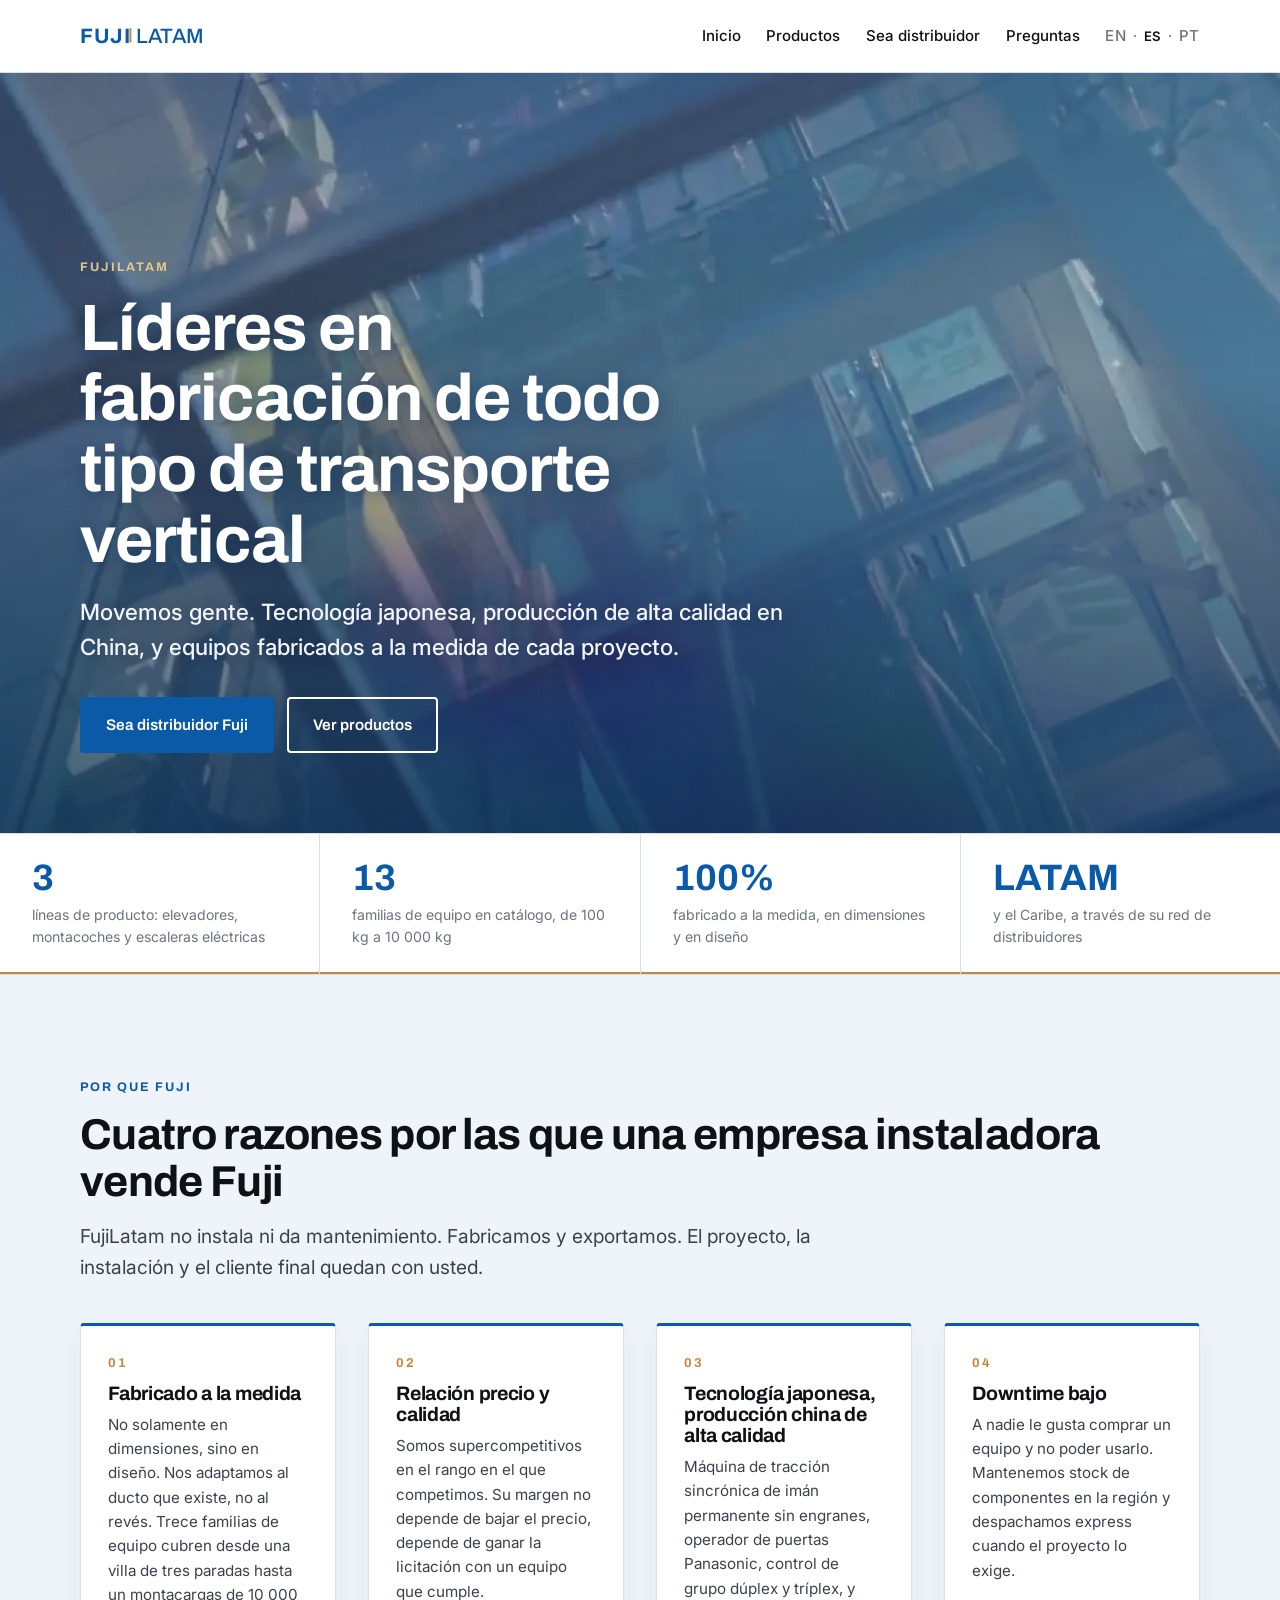
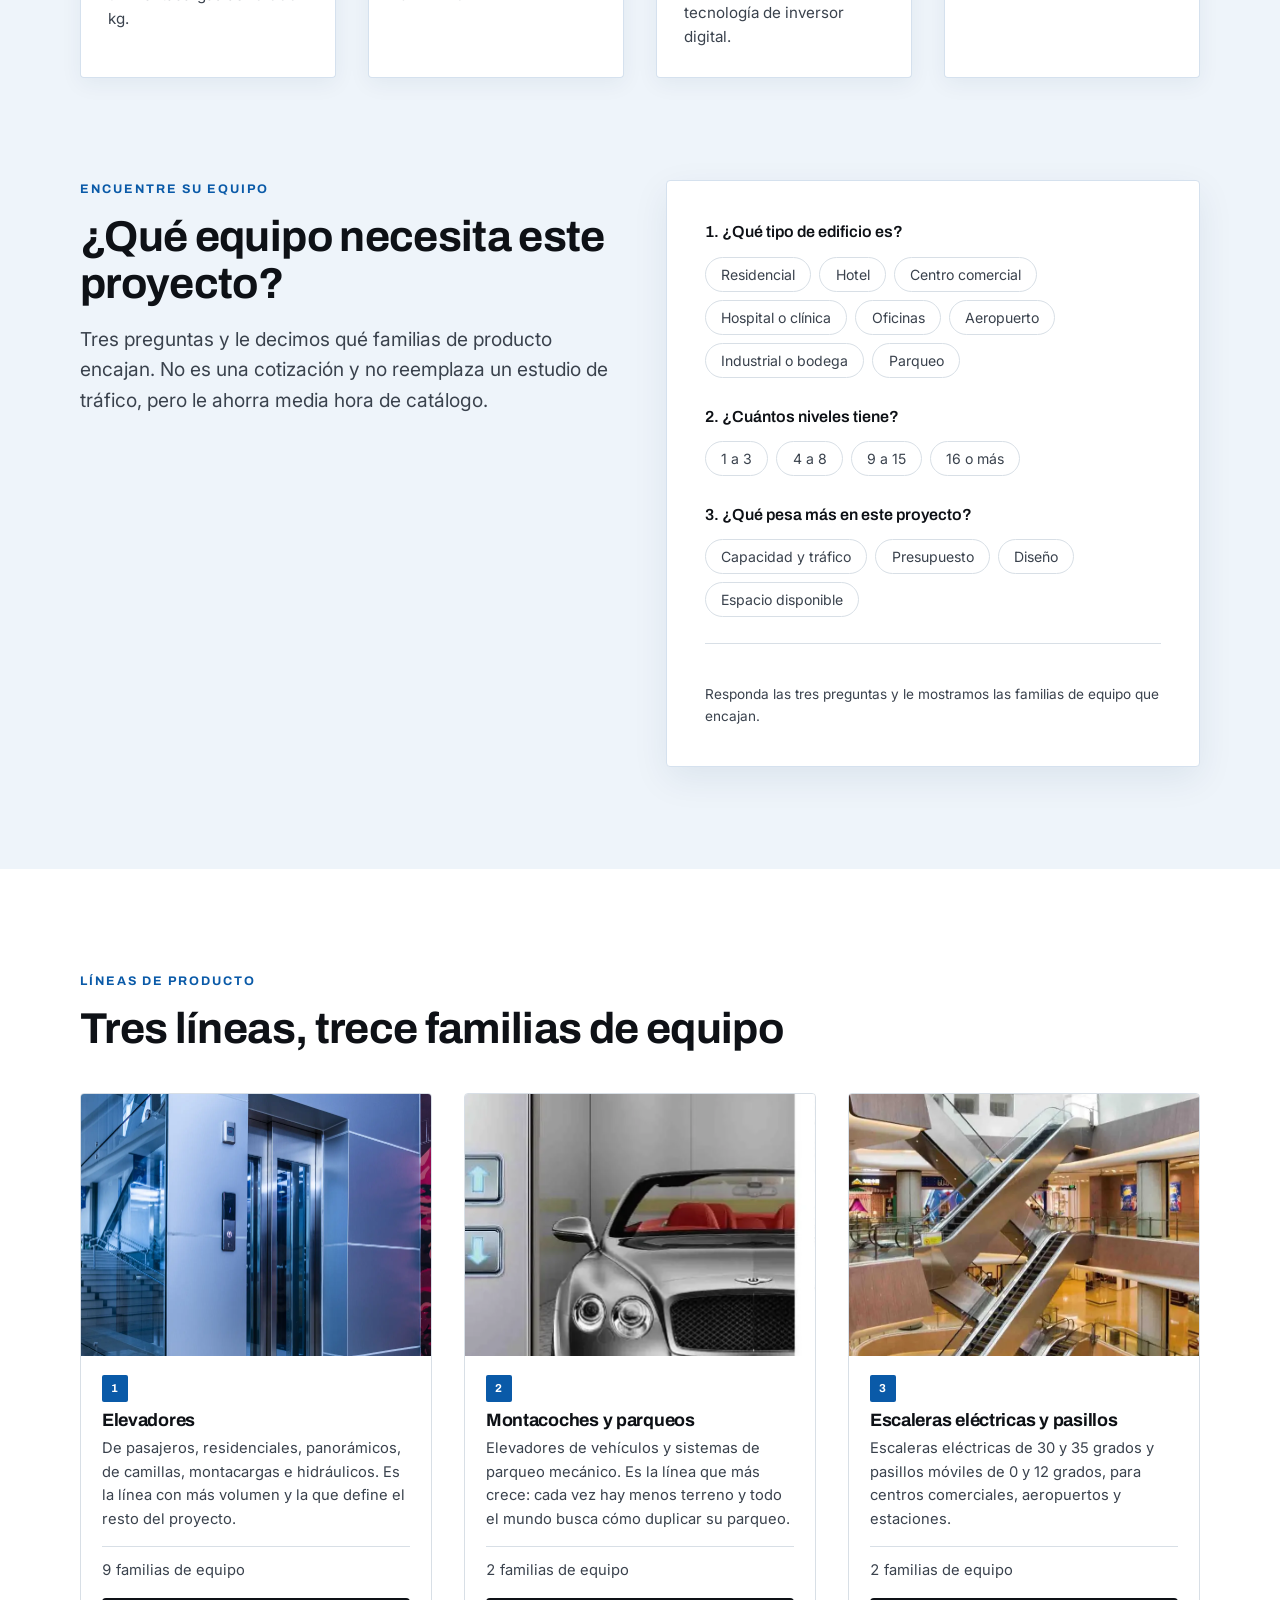
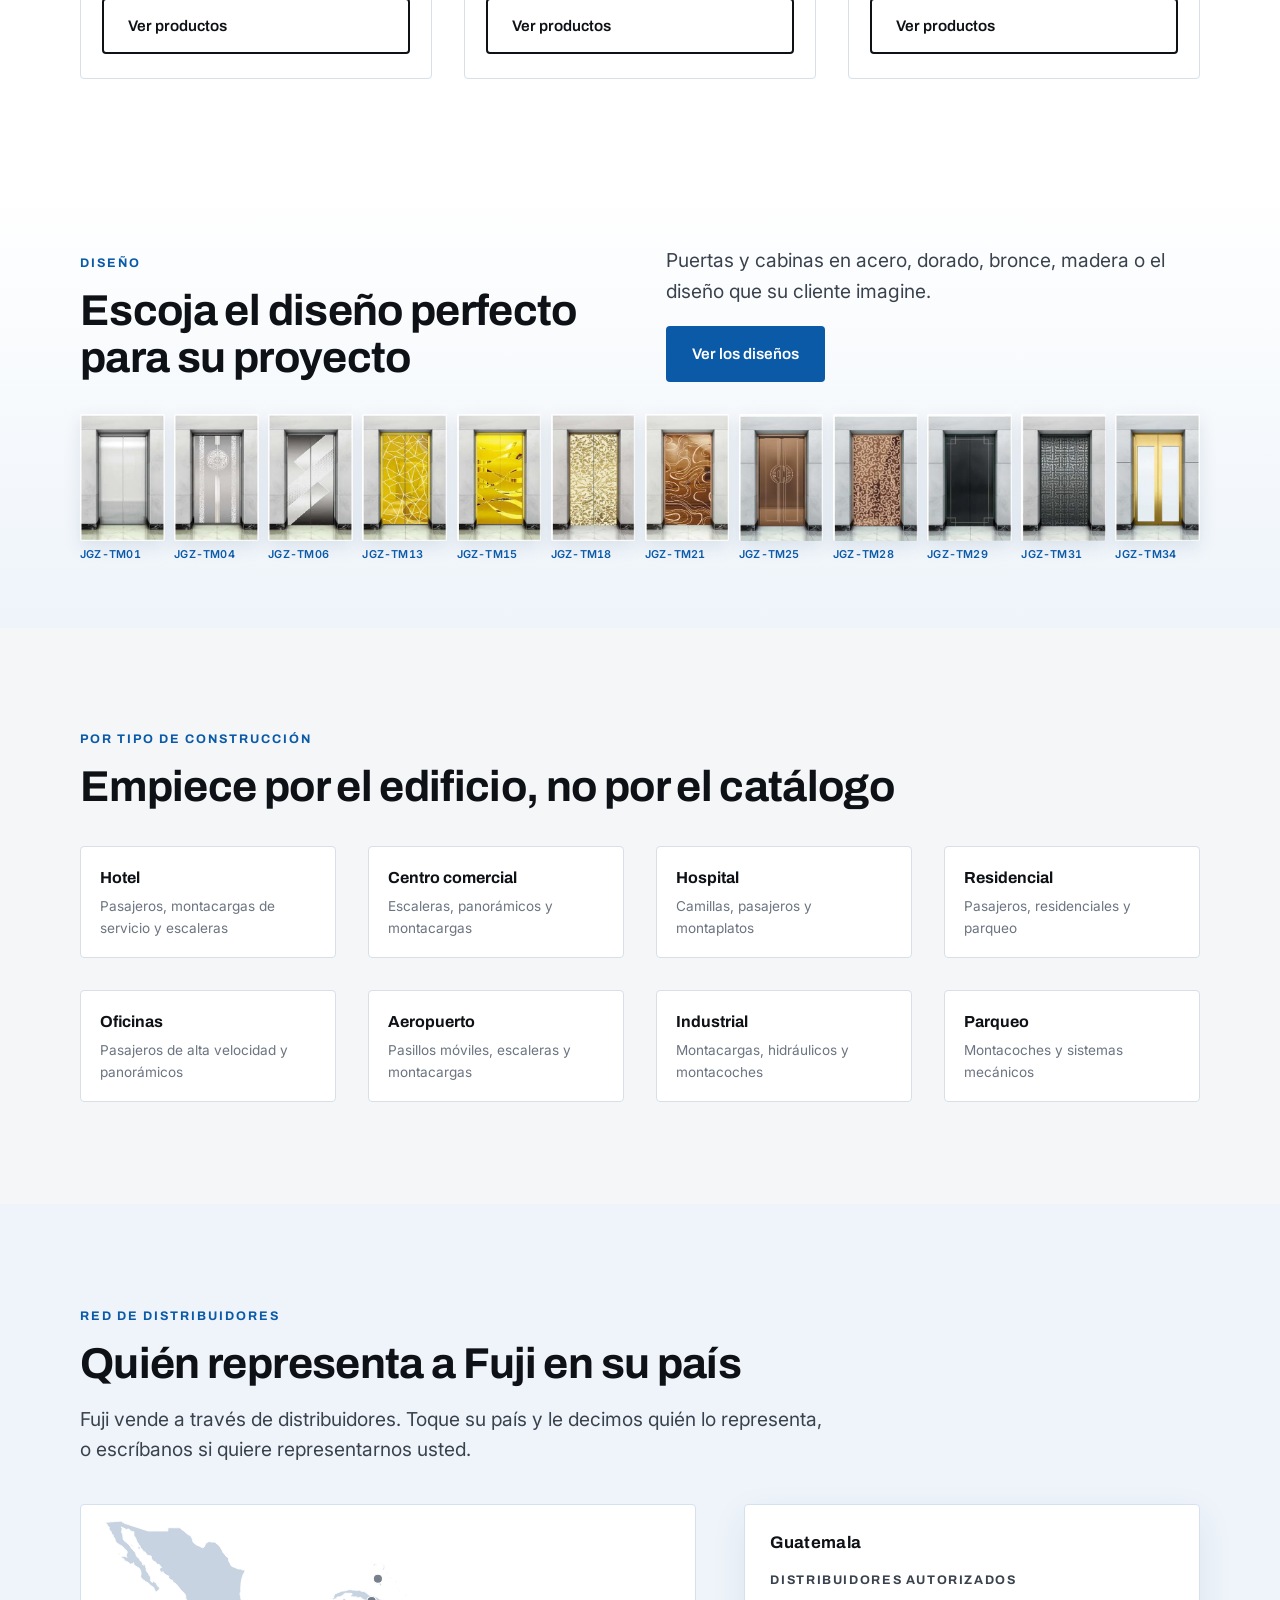
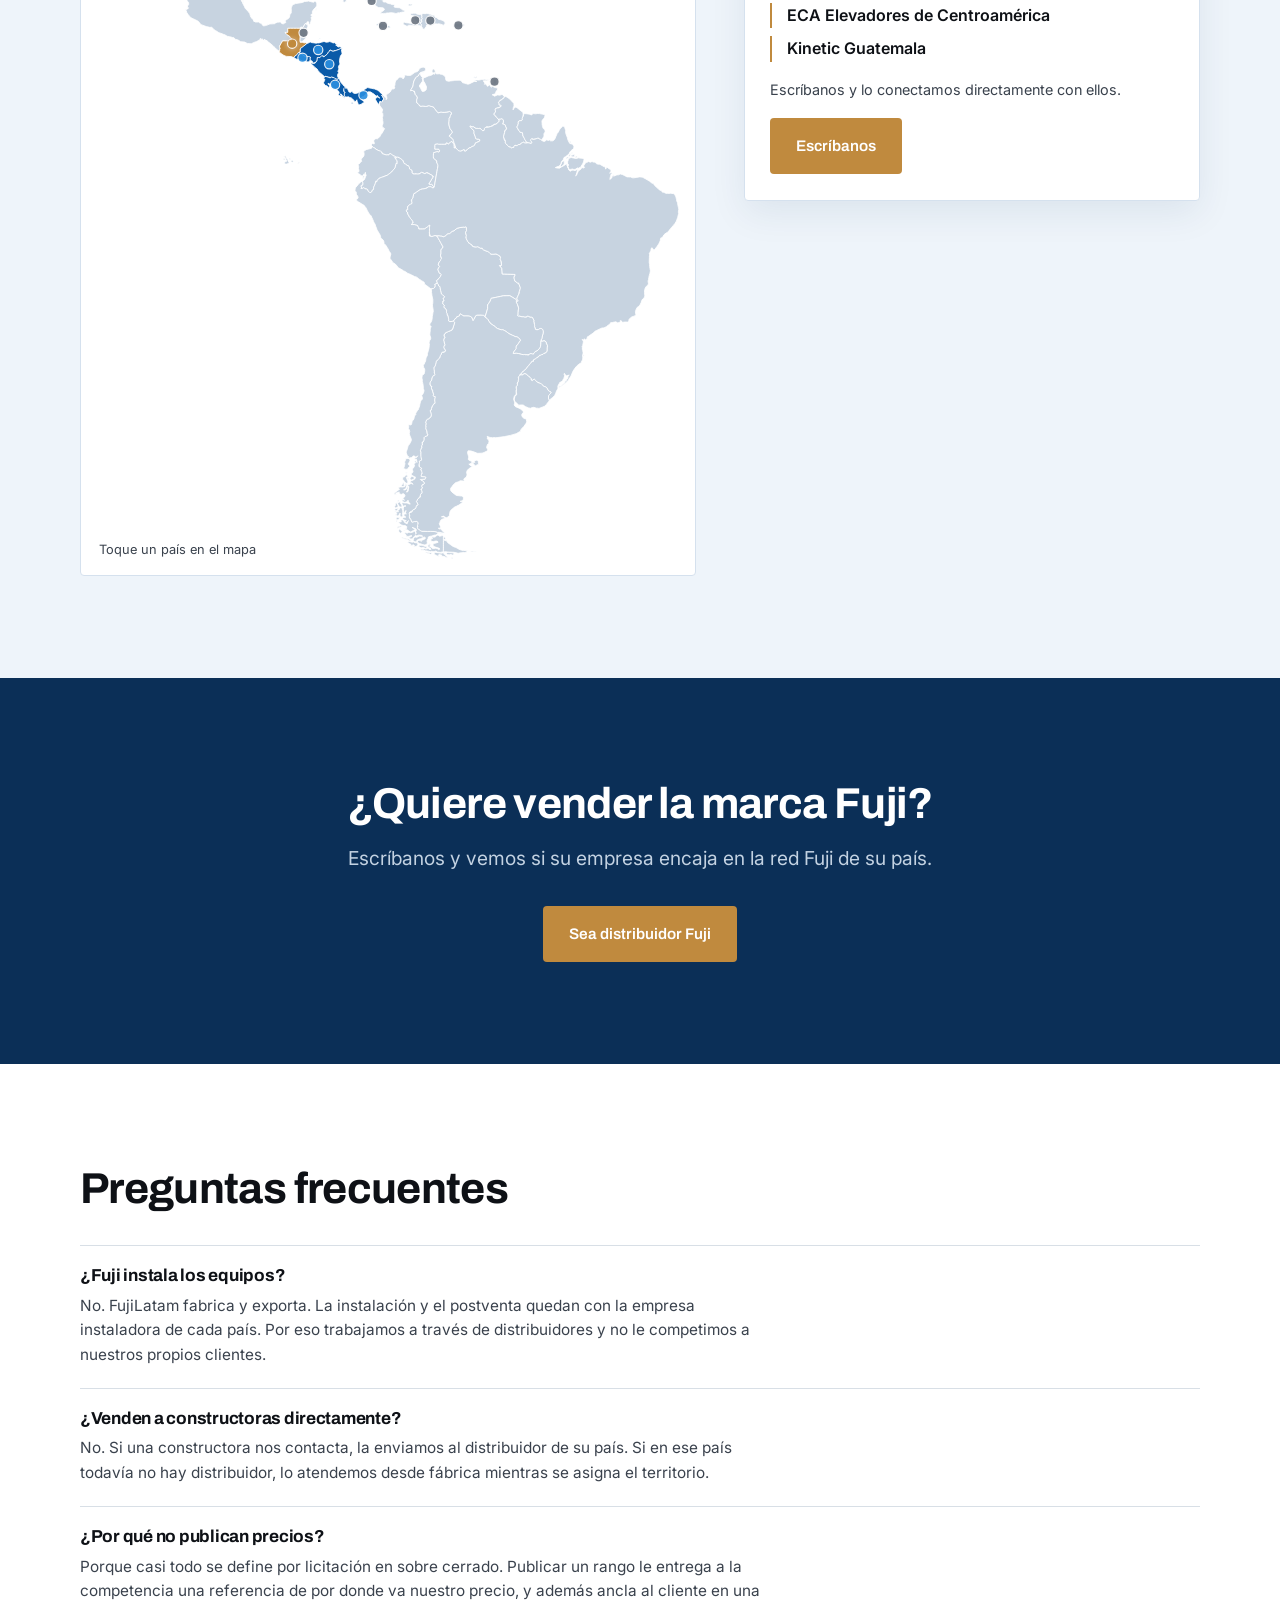
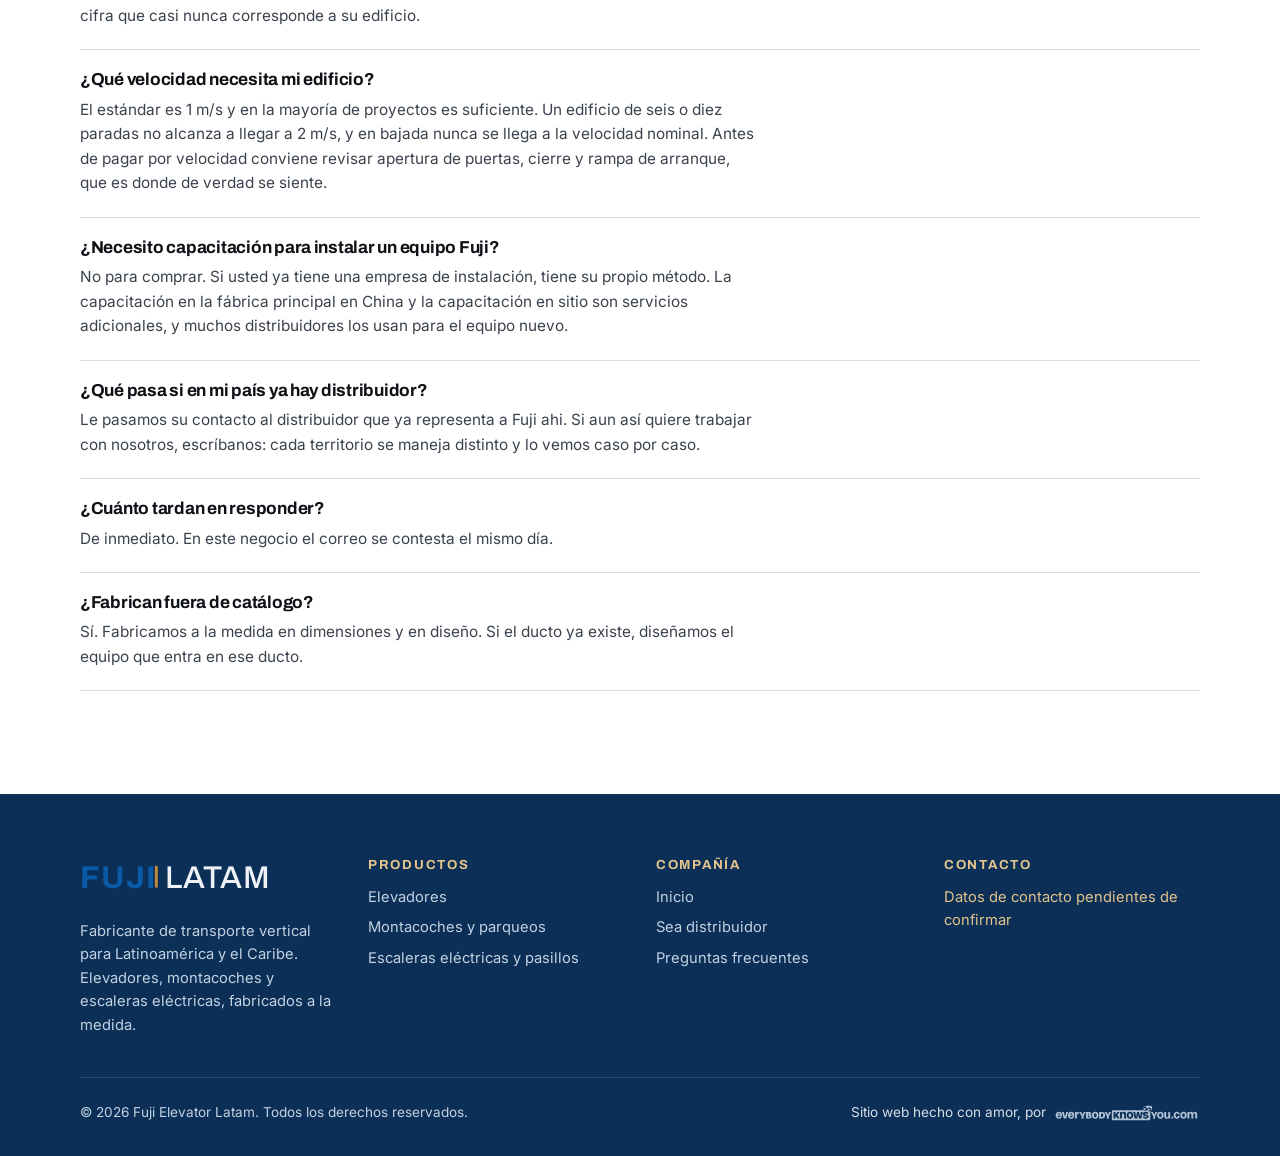
==== es/index.html @ 7f96ef9f "FujiLatam review build: lighter design, design gallery, residential systems, form fields (noindex)" ====
<!DOCTYPE html>
<html lang="es">
<head>
  <meta charset="UTF-8">
  <meta name="viewport" content="width=device-width, initial-scale=1.0">
  <title>Fabricante de elevadores en Latinoamérica | FujiLatam</title>
  <meta name="description" content="¿Busca fabricante de elevadores para su empresa instaladora? FujiLatam fabrica a la medida y exporta a toda Latinoamérica. Sea distribuidor Fuji.">
  <meta name="keywords" content="fabricante de elevadores, elevadores Latinoamérica, montacoches, escaleras eléctricas, distribuidor de elevadores, ascensores, Fuji, transporte vertical, montacargas, parqueo mecánico">

  <link rel="canonical" href="https://fujielevatorlatam.com/es/">
  <link rel="alternate" hreflang="en" href="https://fujielevatorlatam.com/">
  <link rel="alternate" hreflang="es" href="https://fujielevatorlatam.com/es/">
  <link rel="alternate" hreflang="pt" href="https://fujielevatorlatam.com/pt/">
  <link rel="alternate" hreflang="x-default" href="https://fujielevatorlatam.com/">

  <meta property="og:title" content="Fabricante de elevadores en Latinoamérica | FujiLatam">
  <meta property="og:description" content="¿Busca fabricante de elevadores para su empresa instaladora? FujiLatam fabrica a la medida y exporta a toda Latinoamérica. Sea distribuidor Fuji.">
  <meta property="og:type" content="website">
  <meta property="og:url" content="https://fujielevatorlatam.com/es/">
  <meta property="og:image" content="https://fujielevatorlatam.com/assets/images/social-share/share-fujilatam-fujielevatorlatam.com.jpg">
  <meta property="og:image:width" content="1200">
  <meta property="og:image:height" content="630">
  <meta property="og:image:alt" content="FujiLatam, Líderes en fabricación de todo tipo de transporte vertical">
  <meta property="og:site_name" content="FujiLatam">
  <meta property="og:locale" content="es_SV">
  <meta property="og:locale:alternate" content="es_SV">
  <meta property="og:locale:alternate" content="pt_BR">

  <meta name="twitter:card" content="summary_large_image">
  <meta name="twitter:title" content="Fabricante de elevadores en Latinoamérica | FujiLatam">
  <meta name="twitter:description" content="¿Busca fabricante de elevadores para su empresa instaladora? FujiLatam fabrica a la medida y exporta a toda Latinoamérica. Sea distribuidor Fuji.">
  <meta name="twitter:image" content="https://fujielevatorlatam.com/assets/images/social-share/share-fujilatam-fujielevatorlatam.com.jpg">

  <meta name="robots" content="noindex, nofollow">
  <meta name="author" content="Fuji Elevator Latam">
  <meta name="theme-color" content="#0A5AA8">
  <meta name="geo.region" content="SV">
  <meta name="geo.placename" content="Latin America">
  <meta http-equiv="content-language" content="es">

  <link rel="icon" href="../favicon.svg" type="image/svg+xml">
  <link rel="icon" href="../favicon.ico" sizes="any">
  <link rel="apple-touch-icon" href="../apple-touch-icon.png">
  <link rel="manifest" href="../site.webmanifest">
  <link rel="alternate" type="text/plain" title="llms.txt" href="https://fujielevatorlatam.com/llms.txt">

  <link rel="preload" as="image" href="../assets/images/hero/hero-poster-fujilatam-fujielevatorlatam.com.webp" type="image/webp">
  <link rel="preconnect" href="https://fonts.googleapis.com">
  <link rel="preconnect" href="https://fonts.gstatic.com" crossorigin>
  <link rel="preload" as="style" href="https://fonts.googleapis.com/css2?family=Archivo:wght@500;600;700&family=Inter:wght@400;500;600&display=swap">
  <link rel="stylesheet" href="https://fonts.googleapis.com/css2?family=Archivo:wght@500;600;700&family=Inter:wght@400;500;600&display=swap" media="print" onload="this.media='all'">
  <noscript><link rel="stylesheet" href="https://fonts.googleapis.com/css2?family=Archivo:wght@500;600;700&family=Inter:wght@400;500;600&display=swap"></noscript>

  <link rel="stylesheet" href="../assets/css/tokens.css">
  <link rel="stylesheet" href="../assets/css/styles.css">

<script type="application/ld+json">
{
 "@context": "https://schema.org",
 "@graph": [
  {
   "@type": "Organization",
   "@id": "https://fujielevatorlatam.com/#org",
   "name": "Fuji Elevator Latam",
   "alternateName": [
    "FujiLatam",
    "Fuji Elevator"
   ],
   "url": "https://fujielevatorlatam.com/",
   "logo": "https://fujielevatorlatam.com/assets/images/logos/logo-fujilatam-fujielevatorlatam.com.svg",
   "image": "https://fujielevatorlatam.com/assets/images/social-share/share-fujilatam-fujielevatorlatam.com.jpg",
   "slogan": "Líderes en fabricación de todo tipo de transporte vertical",
   "description": "¿Busca fabricante de elevadores para su empresa instaladora? FujiLatam fabrica a la medida y exporta a toda Latinoamérica. Sea distribuidor Fuji.",
   "areaServed": [
    "SV",
    "GT",
    "HN",
    "NI",
    "CR",
    "PA",
    "MX",
    "CO",
    "PE",
    "EC",
    "CL",
    "AR",
    "BR",
    "DO",
    "PR",
    "BO"
   ],
   "knowsLanguage": [
    "es",
    "en",
    "pt"
   ],
   "knowsAbout": [
    "Elevador de pasajeros sin cuarto de máquinas",
    "Elevador panorámico",
    "Elevador residencial",
    "Elevador de camillas",
    "Montacargas",
    "Montacoches",
    "Parqueo mecánico",
    "Escaleras eléctricas",
    "Pasillos móviles"
   ],
   "address": {
    "@type": "PostalAddress",
    "addressCountry": "SV"
   }
  },
  {
   "@type": [
    "ProfessionalService",
    "LocalBusiness"
   ],
   "@id": "https://fujielevatorlatam.com/#service",
   "name": "FujiLatam",
   "parentOrganization": {
    "@id": "https://fujielevatorlatam.com/#org"
   },
   "description": "FujiLatam no instala ni da mantenimiento. Fabricamos y exportamos. El proyecto, la instalación y el cliente final quedan con usted.",
   "url": "https://fujielevatorlatam.com/",
   "image": "https://fujielevatorlatam.com/assets/images/social-share/share-fujilatam-fujielevatorlatam.com.jpg",
   "priceRange": "$$$",
   "address": {
    "@type": "PostalAddress",
    "addressCountry": "SV"
   },
   "areaServed": [
    {
     "@type": "Country",
     "name": "Latin America"
    },
    {
     "@type": "Country",
     "name": "Caribbean"
    }
   ],
   "serviceType": [
    "Elevadores",
    "Montacoches y parqueos",
    "Escaleras eléctricas y pasillos"
   ],
   "currenciesAccepted": "USD",
   "hasOfferCatalog": {
    "@id": "https://fujielevatorlatam.com/#catalog"
   }
  },
  {
   "@type": "OfferCatalog",
   "@id": "https://fujielevatorlatam.com/#catalog",
   "name": "Tres líneas, trece familias de equipo",
   "itemListElement": [
    {
     "@type": "Offer",
     "itemOffered": {
      "@type": "Service",
      "name": "Elevador de pasajeros sin cuarto de máquinas",
      "description": "El caballo de batalla. Sin cuarto de máquinas, gana el espacio que otros pierden en la losa superior. Es la opción por defecto en residencial y oficinas.",
      "provider": {
       "@id": "https://fujielevatorlatam.com/#org"
      }
     }
    },
    {
     "@type": "Offer",
     "itemOffered": {
      "@type": "Service",
      "name": "Elevador de pasajeros con cuarto de máquinas pequeño",
      "description": "Cuando el edificio necesita más velocidad o más recorrido. Llega hasta 4 m/s y admite configuración en dúplex y tríplex para horas pico.",
      "provider": {
       "@id": "https://fujielevatorlatam.com/#org"
      }
     }
    },
    {
     "@type": "Offer",
     "itemOffered": {
      "@type": "Service",
      "name": "Elevador panorámico",
      "description": "Semicircular, cuadrado o cápsula cilíndrica. Para atrios, centros comerciales y edificios donde el equipo también es parte del diseño.",
      "provider": {
       "@id": "https://fujielevatorlatam.com/#org"
      }
     }
    },
    {
     "@type": "Offer",
     "itemOffered": {
      "@type": "Service",
      "name": "Elevador residencial",
      "description": "De tres a cinco personas, 0.4 m/s, foso de 800 mm. Para casas y villas donde no hay ducto de obra.",
      "provider": {
       "@id": "https://fujielevatorlatam.com/#org"
      }
     }
    },
    {
     "@type": "Offer",
     "itemOffered": {
      "@type": "Service",
      "name": "Elevador de camillas",
      "description": "Cabina larga para camilla con ruedas. Es el que define el ducto en un hospital o una clínica, y el que más se olvida en el diseño.",
      "provider": {
       "@id": "https://fujielevatorlatam.com/#org"
      }
     }
    },
    {
     "@type": "Offer",
     "itemOffered": {
      "@type": "Service",
      "name": "Montacargas",
      "description": "De 630 kg a 10 000 kg, con engranes, sin engranes, sin cuarto de máquinas o a prueba de explosión. En hoteles y aeropuertos no es opcional.",
      "provider": {
       "@id": "https://fujielevatorlatam.com/#org"
      }
     }
    },
    {
     "@type": "Offer",
     "itemOffered": {
      "@type": "Service",
      "name": "Montacoches",
      "description": "3000 y 5000 kg, cabina de hasta 3500 x 7200 mm. La línea con mejor margen y la que más se pide donde ya no hay terreno para parqueo.",
      "provider": {
       "@id": "https://fujielevatorlatam.com/#org"
      }
     }
    },
    {
     "@type": "Offer",
     "itemOffered": {
      "@type": "Service",
      "name": "Parqueo mecánico",
      "description": "De dos postes hasta torres rotativas y sistemas automatizados. Duplica o triplica el parqueo sin comprar más terreno.",
      "provider": {
       "@id": "https://fujielevatorlatam.com/#org"
      }
     }
    },
    {
     "@type": "Offer",
     "itemOffered": {
      "@type": "Service",
      "name": "Escaleras eléctricas",
      "description": "30 y 35 grados, ancho de peldaño de 600, 800 y 1000 mm, de 3600 a 6000 personas por hora. En serie, en cruz o en paralelo.",
      "provider": {
       "@id": "https://fujielevatorlatam.com/#org"
      }
     }
    },
    {
     "@type": "Offer",
     "itemOffered": {
      "@type": "Service",
      "name": "Pasillos móviles",
      "description": "0 y 12 grados. Aeropuertos, estaciones y centros comerciales de planta larga.",
      "provider": {
       "@id": "https://fujielevatorlatam.com/#org"
      }
     }
    }
   ]
  },
  {
   "@type": "WebSite",
   "@id": "https://fujielevatorlatam.com/#website",
   "url": "https://fujielevatorlatam.com/",
   "name": "FujiLatam",
   "inLanguage": [
    "en",
    "es",
    "pt"
   ],
   "publisher": {
    "@id": "https://fujielevatorlatam.com/#org"
   }
  },
  {
   "@type": "FAQPage",
   "@id": "https://fujielevatorlatam.com/#faq",
   "mainEntity": [
    {
     "@type": "Question",
     "name": "¿Fuji instala los equipos?",
     "acceptedAnswer": {
      "@type": "Answer",
      "text": "No. FujiLatam fabrica y exporta. La instalación y el postventa quedan con la empresa instaladora de cada país. Por eso trabajamos a través de distribuidores y no le competimos a nuestros propios clientes."
     }
    },
    {
     "@type": "Question",
     "name": "¿Venden a constructoras directamente?",
     "acceptedAnswer": {
      "@type": "Answer",
      "text": "No. Si una constructora nos contacta, la enviamos al distribuidor de su país. Si en ese país todavía no hay distribuidor, lo atendemos desde fábrica mientras se asigna el territorio."
     }
    },
    {
     "@type": "Question",
     "name": "¿Por qué no publican precios?",
     "acceptedAnswer": {
      "@type": "Answer",
      "text": "Porque casi todo se define por licitación en sobre cerrado. Publicar un rango le entrega a la competencia una referencia de por donde va nuestro precio, y además ancla al cliente en una cifra que casi nunca corresponde a su edificio."
     }
    },
    {
     "@type": "Question",
     "name": "¿Qué velocidad necesita mi edificio?",
     "acceptedAnswer": {
      "@type": "Answer",
      "text": "El estándar es 1 m/s y en la mayoría de proyectos es suficiente. Un edificio de seis o diez paradas no alcanza a llegar a 2 m/s, y en bajada nunca se llega a la velocidad nominal. Antes de pagar por velocidad conviene revisar apertura de puertas, cierre y rampa de arranque, que es donde de verdad se siente."
     }
    },
    {
     "@type": "Question",
     "name": "¿Necesito capacitación para instalar un equipo Fuji?",
     "acceptedAnswer": {
      "@type": "Answer",
      "text": "No para comprar. Si usted ya tiene una empresa de instalación, tiene su propio método. La capacitación en la fábrica principal en China y la capacitación en sitio son servicios adicionales, y muchos distribuidores los usan para el equipo nuevo."
     }
    },
    {
     "@type": "Question",
     "name": "¿Qué pasa si en mi país ya hay distribuidor?",
     "acceptedAnswer": {
      "@type": "Answer",
      "text": "Le pasamos su contacto al distribuidor que ya representa a Fuji ahi. Si aun así quiere trabajar con nosotros, escríbanos: cada territorio se maneja distinto y lo vemos caso por caso."
     }
    },
    {
     "@type": "Question",
     "name": "¿Cuánto tardan en responder?",
     "acceptedAnswer": {
      "@type": "Answer",
      "text": "De inmediato. En este negocio el correo se contesta el mismo día."
     }
    },
    {
     "@type": "Question",
     "name": "¿Fabrican fuera de catálogo?",
     "acceptedAnswer": {
      "@type": "Answer",
      "text": "Sí. Fabricamos a la medida en dimensiones y en diseño. Si el ducto ya existe, diseñamos el equipo que entra en ese ducto."
     }
    }
   ]
  },
  {
   "@type": "VideoObject",
   "name": "FujiLatam vertical transport",
   "description": "Movemos gente. Tecnología japonesa, producción de alta calidad en China, y equipos fabricados a la medida de cada proyecto.",
   "thumbnailUrl": "https://fujielevatorlatam.com/assets/images/hero/hero-poster-fujilatam-fujielevatorlatam.com.webp",
   "uploadDate": "2026-09-22",
   "duration": "PT16S",
   "contentUrl": "https://fujielevatorlatam.com/assets/video/fujilatam-hero-fujielevatorlatam.com.mp4",
   "publisher": {
    "@id": "https://fujielevatorlatam.com/#org"
   }
  }
 ]
}
</script>
</head>
<body>
<header class="site-header">
  <div class="wrap">
    <a class="brand" href="index.html" aria-label="FujiLatam"><svg class="" viewBox="0 0 260 40" role="img" aria-label="FujiLatam" xmlns="http://www.w3.org/2000/svg"><text x="0" y="30" font-family="Archivo, Arial, sans-serif" font-size="32" font-weight="700" letter-spacing="1" fill="var(--accent)">FUJI</text><text x="86" y="30" font-family="Archivo, Arial, sans-serif" font-size="32" font-weight="500" letter-spacing="1" fill="currentColor">LATAM</text><rect x="76" y="8" width="3" height="22" fill="var(--brass)"/></svg></a>
    <button class="nav-toggle" aria-expanded="false" aria-controls="nav" aria-label="Menu">&#9776;</button>
    <nav class="nav" id="nav">
      <a href="index.html">Inicio</a><a href="products.html">Productos</a><a href="distributors.html">Sea distribuidor</a><a href="index.html#faq">Preguntas</a>
      <span class="lang"><a href="../index.html">EN</a> &middot; <span class="active">ES</span> &middot; <a href="../pt/index.html">PT</a></span>
    </nav>
  </div>
</header>
<main>

<section class="hero">
  <div class="hero__media">
    <video autoplay muted loop playsinline preload="metadata"
           poster="../assets/images/hero/hero-poster-fujilatam-fujielevatorlatam.com.webp"
           aria-hidden="true" tabindex="-1">
      <source src="../assets/video/fujilatam-hero-fujielevatorlatam.com.mp4" type="video/mp4">
    </video>
  </div>
  <div class="hero__scrim"></div>
  <div class="hero__inner wrap">
    <p class="eyebrow" style="color:var(--brass-lt)">FujiLatam</p>
    <h1>Líderes en fabricación de todo tipo de transporte vertical</h1>
    <p class="hero__claim">Movemos gente. Tecnología japonesa, producción de alta calidad en China, y equipos fabricados a la medida de cada proyecto.</p>
    <div class="hero__cta">
      <a class="btn btn--primary" href="distributors.html">Sea distribuidor Fuji</a>
      <a class="btn btn--ghost" style="color:#fff" href="products.html">Ver productos</a>
    </div>
  </div>
</section>

<div class="stats"><div class="stat"><div class="stat__n">3</div><div class="stat__l">líneas de producto: elevadores, montacoches y escaleras eléctricas</div></div><div class="stat"><div class="stat__n">13</div><div class="stat__l">familias de equipo en catálogo, de 100 kg a 10 000 kg</div></div><div class="stat"><div class="stat__n">100%</div><div class="stat__l">fabricado a la medida, en dimensiones y en diseño</div></div><div class="stat"><div class="stat__n">LATAM</div><div class="stat__l">y el Caribe, a través de su red de distribuidores</div></div></div>

<section class="section section--dark" id="why">
  <div class="wrap">
    <p class="eyebrow">Por que Fuji</p>
    <h2>Cuatro razones por las que una empresa instaladora vende Fuji</h2>
    <p class="lede" style="margin-top:1rem;margin-bottom:2.5rem">FujiLatam no instala ni da mantenimiento. Fabricamos y exportamos. El proyecto, la instalación y el cliente final quedan con usted.</p>
    <div class="grid grid--4"><article class="pillar reveal"><div class="pillar__n">01</div><h3>Fabricado a la medida</h3><p>No solamente en dimensiones, sino en diseño. Nos adaptamos al ducto que existe, no al revés. Trece familias de equipo cubren desde una villa de tres paradas hasta un montacargas de 10 000 kg.</p></article><article class="pillar reveal"><div class="pillar__n">02</div><h3>Relación precio y calidad</h3><p>Somos supercompetitivos en el rango en el que competimos. Su margen no depende de bajar el precio, depende de ganar la licitación con un equipo que cumple.</p></article><article class="pillar reveal"><div class="pillar__n">03</div><h3>Tecnología japonesa, producción china de alta calidad</h3><p>Máquina de tracción sincrónica de imán permanente sin engranes, operador de puertas Panasonic, control de grupo dúplex y tríplex, y tecnología de inversor digital.</p></article><article class="pillar reveal"><div class="pillar__n">04</div><h3>Downtime bajo</h3><p>A nadie le gusta comprar un equipo y no poder usarlo. Mantenemos stock de componentes en la región y despachamos express cuando el proyecto lo exige.</p></article></div>
  </div>
</section>

<section class="section section--dark" id="finder" style="padding-top:0">
  <div class="wrap">
    <div class="split" style="align-items:start">
      <div>
        <p class="eyebrow">Encuentre su equipo</p>
        <h2>¿Qué equipo necesita este proyecto?</h2>
        <p class="lede" style="margin-top:1rem">Tres preguntas y le decimos qué familias de producto encajan. No es una cotización y no reemplaza un estudio de tráfico, pero le ahorra media hora de catálogo.</p>
      </div>
      <div class="finder" data-finder data-copy="{&quot;prompt&quot;: &quot;Responda las tres preguntas y le mostramos las familias de equipo que encajan.&quot;, &quot;resultTitle&quot;: &quot;Familias recomendadas&quot;, &quot;primary&quot;: &quot;Principal:&quot;, &quot;capacity&quot;: &quot;Capacidad&quot;, &quot;speed&quot;: &quot;Velocidad&quot;, &quot;disclaimer&quot;: &quot;Estas son las familias que normalmente encajan en un proyecto así. Las dimensiones finales, la cantidad de equipos y la configuración de grupo salen del estudio de tráfico y de las medidas reales del ducto.&quot;, &quot;cta&quot;: &quot;Hablar con un representante&quot;, &quot;families&quot;: {&quot;mrl&quot;: {&quot;name&quot;: &quot;Elevador de pasajeros sin cuarto de máquinas&quot;, &quot;why&quot;: &quot;El caballo de batalla. Sin cuarto de máquinas, gana el espacio que otros pierden en la losa superior. Es la opción por defecto en residencial y oficinas.&quot;, &quot;img&quot;: &quot;../assets/images/products/cabina-estandar-fujilatam-fujielevatorlatam.com.webp&quot;}, &quot;smr&quot;: {&quot;name&quot;: &quot;Elevador de pasajeros con cuarto de máquinas pequeño&quot;, &quot;why&quot;: &quot;Cuando el edificio necesita más velocidad o más recorrido. Llega hasta 4 m/s y admite configuración en dúplex y tríplex para horas pico.&quot;, &quot;img&quot;: &quot;../assets/images/products/cabina-lujo-oro-fujilatam-fujielevatorlatam.com.webp&quot;}, &quot;pano&quot;: {&quot;name&quot;: &quot;Elevador panorámico&quot;, &quot;why&quot;: &quot;Semicircular, cuadrado o cápsula cilíndrica. Para atrios, centros comerciales y edificios donde el equipo también es parte del diseño.&quot;, &quot;img&quot;: &quot;../assets/images/products/elevador-panoramico-fujilatam-fujielevatorlatam.com.webp&quot;}, &quot;villa&quot;: {&quot;name&quot;: &quot;Elevador residencial&quot;, &quot;why&quot;: &quot;De tres a cinco personas, 0.4 m/s, foso de 800 mm. Para casas y villas donde no hay ducto de obra.&quot;, &quot;img&quot;: &quot;../assets/images/products/elevador-residencial-fujilatam-fujielevatorlatam.com.webp&quot;}, &quot;plat&quot;: {&quot;name&quot;: &quot;Plataforma hidráulica residencial&quot;, &quot;why&quot;: &quot;Para casas, sillas de ruedas y adultos mayores. De 2 a 6 paradas y hasta 15 m de recorrido, dentro o fuera de la casa. Es hidráulica y lenta a propósito: no es un elevador de tracción.&quot;, &quot;img&quot;: &quot;../assets/images/products/plataforma-residencial-fujilatam-fujielevatorlatam.com.webp&quot;}, &quot;bed&quot;: {&quot;name&quot;: &quot;Elevador de camillas&quot;, &quot;why&quot;: &quot;Cabina larga para camilla con ruedas. Es el que define el ducto en un hospital o una clínica, y el que más se olvida en el diseño.&quot;, &quot;img&quot;: &quot;../assets/images/products/elevador-camillas-fujilatam-fujielevatorlatam.com.webp&quot;}, &quot;freight&quot;: {&quot;name&quot;: &quot;Montacargas&quot;, &quot;why&quot;: &quot;De 630 kg a 10 000 kg, con engranes, sin engranes, sin cuarto de máquinas o a prueba de explosión. En hoteles y aeropuertos no es opcional.&quot;, &quot;img&quot;: &quot;../assets/images/products/montacargas-fujilatam-fujielevatorlatam.com.webp&quot;}, &quot;hydra&quot;: {&quot;name&quot;: &quot;Elevador hidráulico&quot;, &quot;why&quot;: &quot;Pistón, bomba y aceite. Más lento y más económico, útil en pocos niveles y en recorridos cortos.&quot;, &quot;img&quot;: &quot;../assets/images/products/elevador-capsula-fujilatam-fujielevatorlatam.com.webp&quot;}, &quot;dumb&quot;: {&quot;name&quot;: &quot;Montaplatos&quot;, &quot;why&quot;: &quot;De 100 a 300 kg, apertura vertical. Cocinas, hoteles, laboratorios y farmacias.&quot;, &quot;img&quot;: &quot;../assets/images/products/cabina-estandar-fujilatam-fujielevatorlatam.com.webp&quot;}, &quot;car&quot;: {&quot;name&quot;: &quot;Montacoches&quot;, &quot;why&quot;: &quot;3000 y 5000 kg, cabina de hasta 3500 x 7200 mm. La línea con mejor margen y la que más se pide donde ya no hay terreno para parqueo.&quot;, &quot;img&quot;: &quot;../assets/images/products/montacoches-fujilatam-fujielevatorlatam.com.webp&quot;}, &quot;parking&quot;: {&quot;name&quot;: &quot;Parqueo mecánico&quot;, &quot;why&quot;: &quot;De dos postes hasta torres rotativas y sistemas automatizados. Duplica o triplica el parqueo sin comprar más terreno.&quot;, &quot;img&quot;: &quot;../assets/images/products/parqueo-mecanico-fujilatam-fujielevatorlatam.com.webp&quot;}, &quot;esc&quot;: {&quot;name&quot;: &quot;Escaleras eléctricas&quot;, &quot;why&quot;: &quot;30 y 35 grados, ancho de peldaño de 600, 800 y 1000 mm, de 3600 a 6000 personas por hora. En serie, en cruz o en paralelo.&quot;, &quot;img&quot;: &quot;../assets/images/products/escaleras-electricas-fujilatam-fujielevatorlatam.com.webp&quot;}, &quot;walk&quot;: {&quot;name&quot;: &quot;Pasillos móviles&quot;, &quot;why&quot;: &quot;0 y 12 grados. Aeropuertos, estaciones y centros comerciales de planta larga.&quot;, &quot;img&quot;: &quot;../assets/images/products/pasillos-moviles-fujilatam-fujielevatorlatam.com.webp&quot;}}}">
        <div class="fq"><span class="fq__label">1. ¿Qué tipo de edificio es?</span>
          <div class="chips"><button class="chip" type="button" data-group="use" data-value="residencial" aria-pressed="false">Residencial</button><button class="chip" type="button" data-group="use" data-value="hotel" aria-pressed="false">Hotel</button><button class="chip" type="button" data-group="use" data-value="comercial" aria-pressed="false">Centro comercial</button><button class="chip" type="button" data-group="use" data-value="hospital" aria-pressed="false">Hospital o clínica</button><button class="chip" type="button" data-group="use" data-value="oficinas" aria-pressed="false">Oficinas</button><button class="chip" type="button" data-group="use" data-value="aeropuerto" aria-pressed="false">Aeropuerto</button><button class="chip" type="button" data-group="use" data-value="industrial" aria-pressed="false">Industrial o bodega</button><button class="chip" type="button" data-group="use" data-value="parqueo" aria-pressed="false">Parqueo</button></div></div>
        <div class="fq"><span class="fq__label">2. ¿Cuántos niveles tiene?</span>
          <div class="chips"><button class="chip" type="button" data-group="floors" data-value="1-3" aria-pressed="false">1 a 3</button><button class="chip" type="button" data-group="floors" data-value="4-8" aria-pressed="false">4 a 8</button><button class="chip" type="button" data-group="floors" data-value="9-15" aria-pressed="false">9 a 15</button><button class="chip" type="button" data-group="floors" data-value="16+" aria-pressed="false">16 o más</button></div></div>
        <div class="fq"><span class="fq__label">3. ¿Qué pesa más en este proyecto?</span>
          <div class="chips"><button class="chip" type="button" data-group="priority" data-value="trafico" aria-pressed="false">Capacidad y tráfico</button><button class="chip" type="button" data-group="priority" data-value="presupuesto" aria-pressed="false">Presupuesto</button><button class="chip" type="button" data-group="priority" data-value="diseno" aria-pressed="false">Diseño</button><button class="chip" type="button" data-group="priority" data-value="espacio" aria-pressed="false">Espacio disponible</button></div></div>
        <div class="finder__out" data-finder-out></div>
      </div>
    </div>
  </div>
</section>

<section class="section" id="lines">
  <div class="wrap">
    <p class="eyebrow">Líneas de producto</p>
    <h2>Tres líneas, trece familias de equipo</h2>
    <div class="grid grid--3" style="margin-top:2.5rem"><article class="pcard reveal"><div class="pcard__img"><img src="../assets/images/products/elevadores-linea-fujilatam-fujielevatorlatam.com.webp" alt="Elevadores" loading="lazy" width="1200" height="900"></div><div class="pcard__body"><span class="rank rank--1">1</span><h3>Elevadores</h3><p>De pasajeros, residenciales, panorámicos, de camillas, montacargas e hidráulicos. Es la línea con más volumen y la que define el resto del proyecto.</p><p class="pcard__spec">9 familias de equipo</p><a class="btn btn--ghost" style="margin-top:1rem" href="products.html#elevadores">Ver productos</a></div></article><article class="pcard reveal"><div class="pcard__img"><img src="../assets/images/products/montacoches-fujilatam-fujielevatorlatam.com.webp" alt="Montacoches y parqueos" loading="lazy" width="1200" height="900"></div><div class="pcard__body"><span class="rank rank--1">2</span><h3>Montacoches y parqueos</h3><p>Elevadores de vehículos y sistemas de parqueo mecánico. Es la línea que más crece: cada vez hay menos terreno y todo el mundo busca cómo duplicar su parqueo.</p><p class="pcard__spec">2 familias de equipo</p><a class="btn btn--ghost" style="margin-top:1rem" href="products.html#montacoches">Ver productos</a></div></article><article class="pcard reveal"><div class="pcard__img"><img src="../assets/images/products/escaleras-electricas-fujilatam-fujielevatorlatam.com.webp" alt="Escaleras eléctricas y pasillos" loading="lazy" width="1200" height="900"></div><div class="pcard__body"><span class="rank rank--1">3</span><h3>Escaleras eléctricas y pasillos</h3><p>Escaleras eléctricas de 30 y 35 grados y pasillos móviles de 0 y 12 grados, para centros comerciales, aeropuertos y estaciones.</p><p class="pcard__spec">2 familias de equipo</p><a class="btn btn--ghost" style="margin-top:1rem" href="products.html#escaleras">Ver productos</a></div></article></div>
  </div>
</section>

<section class="section section--tight design-teaser" id="disenos">
  <div class="wrap">
    <div class="split" style="align-items:end;margin-bottom:2rem">
      <div>
        <p class="eyebrow">Diseño</p>
        <h2>Escoja el diseño perfecto para su proyecto</h2>
      </div>
      <div>
        <p class="lede">Puertas y cabinas en acero, dorado, bronce, madera o el diseño que su cliente imagine.</p>
        <p style="margin-top:1.2rem"><a class="btn btn--primary" href="products.html#disenos">Ver los diseños</a></p>
      </div>
    </div>
    <div class="doorstrip"><figure class="door reveal"><img src="../assets/images/designs/puerta-jgz-tm01-fujilatam-fujielevatorlatam.com.webp" alt="JGZ-TM01" loading="lazy" width="240" height="360"><figcaption>JGZ-TM01</figcaption></figure><figure class="door reveal"><img src="../assets/images/designs/puerta-jgz-tm04-fujilatam-fujielevatorlatam.com.webp" alt="JGZ-TM04" loading="lazy" width="240" height="360"><figcaption>JGZ-TM04</figcaption></figure><figure class="door reveal"><img src="../assets/images/designs/puerta-jgz-tm06-fujilatam-fujielevatorlatam.com.webp" alt="JGZ-TM06" loading="lazy" width="240" height="360"><figcaption>JGZ-TM06</figcaption></figure><figure class="door reveal"><img src="../assets/images/designs/puerta-jgz-tm13-fujilatam-fujielevatorlatam.com.webp" alt="JGZ-TM13" loading="lazy" width="240" height="360"><figcaption>JGZ-TM13</figcaption></figure><figure class="door reveal"><img src="../assets/images/designs/puerta-jgz-tm15-fujilatam-fujielevatorlatam.com.webp" alt="JGZ-TM15" loading="lazy" width="240" height="360"><figcaption>JGZ-TM15</figcaption></figure><figure class="door reveal"><img src="../assets/images/designs/puerta-jgz-tm18-fujilatam-fujielevatorlatam.com.webp" alt="JGZ-TM18" loading="lazy" width="240" height="360"><figcaption>JGZ-TM18</figcaption></figure><figure class="door reveal"><img src="../assets/images/designs/puerta-jgz-tm21-fujilatam-fujielevatorlatam.com.webp" alt="JGZ-TM21" loading="lazy" width="240" height="360"><figcaption>JGZ-TM21</figcaption></figure><figure class="door reveal"><img src="../assets/images/designs/puerta-jgz-tm25-fujilatam-fujielevatorlatam.com.webp" alt="JGZ-TM25" loading="lazy" width="240" height="360"><figcaption>JGZ-TM25</figcaption></figure><figure class="door reveal"><img src="../assets/images/designs/puerta-jgz-tm28-fujilatam-fujielevatorlatam.com.webp" alt="JGZ-TM28" loading="lazy" width="240" height="360"><figcaption>JGZ-TM28</figcaption></figure><figure class="door reveal"><img src="../assets/images/designs/puerta-jgz-tm29-fujilatam-fujielevatorlatam.com.webp" alt="JGZ-TM29" loading="lazy" width="240" height="360"><figcaption>JGZ-TM29</figcaption></figure><figure class="door reveal"><img src="../assets/images/designs/puerta-jgz-tm31-fujilatam-fujielevatorlatam.com.webp" alt="JGZ-TM31" loading="lazy" width="240" height="360"><figcaption>JGZ-TM31</figcaption></figure><figure class="door reveal"><img src="../assets/images/designs/puerta-jgz-tm34-fujilatam-fujielevatorlatam.com.webp" alt="JGZ-TM34" loading="lazy" width="240" height="360"><figcaption>JGZ-TM34</figcaption></figure></div>
  </div>
</section>

<section class="section section--surface" id="buildings">
  <div class="wrap">
    <p class="eyebrow">Por tipo de construcción</p>
    <h2>Empiece por el edificio, no por el catálogo</h2>
    <div class="grid grid--4" style="margin-top:2.2rem"><a class="btype reveal" href="products.html"><strong>Hotel</strong><span>Pasajeros, montacargas de servicio y escaleras</span></a><a class="btype reveal" href="products.html"><strong>Centro comercial</strong><span>Escaleras, panorámicos y montacargas</span></a><a class="btype reveal" href="products.html"><strong>Hospital</strong><span>Camillas, pasajeros y montaplatos</span></a><a class="btype reveal" href="products.html"><strong>Residencial</strong><span>Pasajeros, residenciales y parqueo</span></a><a class="btype reveal" href="products.html"><strong>Oficinas</strong><span>Pasajeros de alta velocidad y panorámicos</span></a><a class="btype reveal" href="products.html"><strong>Aeropuerto</strong><span>Pasillos móviles, escaleras y montacargas</span></a><a class="btype reveal" href="products.html"><strong>Industrial</strong><span>Montacargas, hidráulicos y montacoches</span></a><a class="btype reveal" href="products.html"><strong>Parqueo</strong><span>Montacoches y sistemas mecánicos</span></a></div>
  </div>
</section>

<section class="section section--dark" id="partners">
  <div class="wrap">
    <p class="eyebrow">Red de distribuidores</p>
    <h2>Quién representa a Fuji en su país</h2>
    <p class="lede" style="margin-top:1rem;margin-bottom:2.4rem;max-width:62ch">Fuji vende a través de distribuidores. Toque su país y le decimos quién lo representa, o escríbanos si quiere representarnos usted.</p>
    <div class="map reveal" data-map data-copy="{&quot;countries&quot;: {&quot;mx&quot;: &quot;México&quot;, &quot;gt&quot;: &quot;Guatemala&quot;, &quot;bz&quot;: &quot;Belice&quot;, &quot;sv&quot;: &quot;El Salvador&quot;, &quot;hn&quot;: &quot;Honduras&quot;, &quot;ni&quot;: &quot;Nicaragua&quot;, &quot;cr&quot;: &quot;Costa Rica&quot;, &quot;pa&quot;: &quot;Panamá&quot;, &quot;cu&quot;: &quot;Cuba&quot;, &quot;ht&quot;: &quot;Haití&quot;, &quot;do&quot;: &quot;República Dominicana&quot;, &quot;jm&quot;: &quot;Jamaica&quot;, &quot;pr&quot;: &quot;Puerto Rico&quot;, &quot;bs&quot;: &quot;Bahamas&quot;, &quot;tt&quot;: &quot;Trinidad y Tobago&quot;, &quot;co&quot;: &quot;Colombia&quot;, &quot;ve&quot;: &quot;Venezuela&quot;, &quot;gy&quot;: &quot;Guyana&quot;, &quot;sr&quot;: &quot;Surinam&quot;, &quot;ec&quot;: &quot;Ecuador&quot;, &quot;pe&quot;: &quot;Perú&quot;, &quot;bo&quot;: &quot;Bolivia&quot;, &quot;br&quot;: &quot;Brasil&quot;, &quot;py&quot;: &quot;Paraguay&quot;, &quot;uy&quot;: &quot;Uruguay&quot;, &quot;ar&quot;: &quot;Argentina&quot;, &quot;cl&quot;: &quot;Chile&quot;}, &quot;distributors&quot;: {&quot;sv&quot;: [&quot;ECA Elevadores de Centroamérica&quot;], &quot;gt&quot;: [&quot;ECA Elevadores de Centroamérica&quot;, &quot;Kinetic Guatemala&quot;], &quot;hn&quot;: [&quot;ECA Elevadores de Centroamérica&quot;], &quot;ni&quot;: [&quot;ECA Elevadores de Centroamérica&quot;], &quot;cr&quot;: [&quot;ECA Elevadores de Centroamérica&quot;], &quot;pa&quot;: [&quot;ECA Elevadores de Centroamérica&quot;]}, &quot;mapLabel&quot;: &quot;Mapa de distribuidores Fuji en Latinoamérica y el Caribe&quot;, &quot;covered&quot;: &quot;Distribuidores autorizados&quot;, &quot;coveredNote&quot;: &quot;Escríbanos y lo conectamos directamente con ellos.&quot;, &quot;ask&quot;: &quot;Consúltenos&quot;, &quot;askNote&quot;: &quot;La mayoría de los países ya tiene distribuidor. Escríbanos y le decimos quién representa a Fuji en el suyo.&quot;, &quot;cta&quot;: &quot;Escríbanos&quot;, &quot;ctaHref&quot;: &quot;distributors.html&quot;, &quot;initial&quot;: &quot;gt&quot;}">
      <div class="map__canvas" data-map-canvas><p class="map__hint">Toque un país en el mapa</p></div>
      <aside class="map__panel" data-map-panel></aside>
    </div>
  </div>
</section>

<section class="section section--brand center" id="distribuidores">
  <div class="wrap">
    <h2>¿Quiere vender la marca Fuji?</h2>
    <p class="lede" style="margin-top:1rem">Escríbanos y vemos si su empresa encaja en la red Fuji de su país.</p>
    <p style="margin-top:2rem"><a class="btn btn--brass" href="distributors.html">Sea distribuidor Fuji</a></p>
  </div>
</section>

<section class="section" id="faq">
  <div class="wrap">
    <h2>Preguntas frecuentes</h2>
    <div style="margin-top:2rem"><div class="faq-item reveal"><h3>¿Fuji instala los equipos?</h3><p>No. FujiLatam fabrica y exporta. La instalación y el postventa quedan con la empresa instaladora de cada país. Por eso trabajamos a través de distribuidores y no le competimos a nuestros propios clientes.</p></div><div class="faq-item reveal"><h3>¿Venden a constructoras directamente?</h3><p>No. Si una constructora nos contacta, la enviamos al distribuidor de su país. Si en ese país todavía no hay distribuidor, lo atendemos desde fábrica mientras se asigna el territorio.</p></div><div class="faq-item reveal"><h3>¿Por qué no publican precios?</h3><p>Porque casi todo se define por licitación en sobre cerrado. Publicar un rango le entrega a la competencia una referencia de por donde va nuestro precio, y además ancla al cliente en una cifra que casi nunca corresponde a su edificio.</p></div><div class="faq-item reveal"><h3>¿Qué velocidad necesita mi edificio?</h3><p>El estándar es 1 m/s y en la mayoría de proyectos es suficiente. Un edificio de seis o diez paradas no alcanza a llegar a 2 m/s, y en bajada nunca se llega a la velocidad nominal. Antes de pagar por velocidad conviene revisar apertura de puertas, cierre y rampa de arranque, que es donde de verdad se siente.</p></div><div class="faq-item reveal"><h3>¿Necesito capacitación para instalar un equipo Fuji?</h3><p>No para comprar. Si usted ya tiene una empresa de instalación, tiene su propio método. La capacitación en la fábrica principal en China y la capacitación en sitio son servicios adicionales, y muchos distribuidores los usan para el equipo nuevo.</p></div><div class="faq-item reveal"><h3>¿Qué pasa si en mi país ya hay distribuidor?</h3><p>Le pasamos su contacto al distribuidor que ya representa a Fuji ahi. Si aun así quiere trabajar con nosotros, escríbanos: cada territorio se maneja distinto y lo vemos caso por caso.</p></div><div class="faq-item reveal"><h3>¿Cuánto tardan en responder?</h3><p>De inmediato. En este negocio el correo se contesta el mismo día.</p></div><div class="faq-item reveal"><h3>¿Fabrican fuera de catálogo?</h3><p>Sí. Fabricamos a la medida en dimensiones y en diseño. Si el ducto ya existe, diseñamos el equipo que entra en ese ducto.</p></div></div>
  </div>
</section>

</main>
<footer class="site-footer">
  <div class="wrap">
    <div class="footer-grid">
      <div>
        <svg class="" viewBox="0 0 260 40" role="img" aria-label="FujiLatam" xmlns="http://www.w3.org/2000/svg"><text x="0" y="30" font-family="Archivo, Arial, sans-serif" font-size="32" font-weight="700" letter-spacing="1" fill="var(--accent)">FUJI</text><text x="86" y="30" font-family="Archivo, Arial, sans-serif" font-size="32" font-weight="500" letter-spacing="1" fill="currentColor">LATAM</text><rect x="76" y="8" width="3" height="22" fill="var(--brass)"/></svg>
        <p style="margin-top:.9rem;font-size:.92rem;color:var(--on-dark-soft);max-width:34ch">Fabricante de transporte vertical para Latinoamérica y el Caribe. Elevadores, montacoches y escaleras eléctricas, fabricados a la medida.</p>
      </div>
      <div>
        <h4>Productos</h4>
        <ul><li><a href="products.html#elevadores">Elevadores</a></li><li><a href="products.html#montacoches">Montacoches y parqueos</a></li><li><a href="products.html#escaleras">Escaleras eléctricas y pasillos</a></li></ul>
      </div>
      <div>
        <h4>Compañía</h4>
        <ul>
          <li><a href="index.html">Inicio</a></li>
          <li><a href="distributors.html">Sea distribuidor</a></li>
          <li><a href="index.html#faq">Preguntas frecuentes</a></li>
        </ul>
      </div>
      <div>
        <h4>Contacto</h4>
        <ul>
          <li><span style="color:var(--brass-lt)">Datos de contacto pendientes de confirmar</span></li>
        </ul>
      </div>
    </div>
    <div class="footer-bottom">
      <span>&copy; 2026 Fuji Elevator Latam. Todos los derechos reservados.</span>
      <a class="eky-credit" href="https://everybodyknowsyou.com" target="_blank" rel="noopener"
         aria-label="Sitio web hecho con amor por everybodyknowsyou.com">
        <span class="eky-credit__text">Sitio web hecho con amor, por</span>
        <svg role="img" aria-label="everybodyknowsyou.com" id="Layer_1" data-name="Layer 1" xmlns="http://www.w3.org/2000/svg" viewBox="0 0 1296.95 160.34">
  <defs>
    <style>
            .cls-1 { fill: var(--eky-bg, #ffffff); }
      .cls-2 { fill: var(--eky-fg, currentColor); }
    </style>
  </defs>
  <g>
    <g>
      <g>
        <rect class="cls-2" x="515.16" y="55.21" width="342.62" height="90.52" rx="12" ry="12"/>
        <path class="cls-1" d="M530.13,71.12h16.6v15.46l-.24,6.96h.32l3.32-4.61,15.14-17.81h19.83l-22.02,25.02,22.18,33.68h-19.92l-13.76-20.73-4.86,5.34v15.38h-16.6v-58.69Z"/>
        <path class="cls-1" d="M604.13,71.12v8.01h.32c4.53-6.23,10.53-9.23,18.54-9.23,12.47,0,18.94,7.29,18.94,22.02v37.89h-16.6v-35.3c0-7.69-2.75-10.85-8.58-10.85-7.21,0-11.82,4.7-11.82,12.14v34h-16.6v-58.69h15.79Z"/>
        <path class="cls-1" d="M647.37,100.43c0-17.57,11.09-30.52,29.31-30.52s29.31,12.95,29.31,30.52-11.09,30.6-29.31,30.6-29.31-13.03-29.31-30.6ZM688.66,100.43c0-9.8-3.81-17.16-11.98-17.16s-11.98,7.37-11.98,17.16,3.81,17.24,11.98,17.24,11.98-7.45,11.98-17.24Z"/>
        <path class="cls-1" d="M705.66,71.12h17.57l6.64,35.62c.41,2.02.73,4.86,1.14,6.88h.32l1.21-6.88,6.88-35.62h18.54l7.45,35.62,1.29,6.88h.32l1.05-6.88,5.99-35.62h17.24l-13.28,58.69h-21.53l-6.64-32.38-1.29-6.88h-.32l-1.21,6.88-6.56,32.38h-21.45l-13.36-58.69Z"/>
        <path class="cls-1" d="M791.81,110.79l17-.08c.57,4.78,3.72,7.53,9.31,7.53,4.61,0,7.85-1.7,7.85-5.26,0-2.67-1.78-4.37-5.59-5.26l-14.09-3.24c-8.98-2.02-13.84-7.77-13.84-16.27,0-11.5,8.99-18.3,24.69-18.3,14.65,0,23.56,6.96,23.8,18.05h-17c-.49-3.32-2.67-5.67-7.69-5.67-4.37,0-7.21,1.54-7.21,4.61,0,2.43,1.7,3.81,5.59,4.7l14.09,3.24c9.23,2.1,14.09,8.18,14.09,16.84,0,12.71-10.28,19.35-24.77,19.35-16.19,0-25.99-7.77-26.23-20.24Z"/>
      </g>
      <g>
        <path class="cls-2" d="M918.06,100.39c0-17.57,11.09-30.52,29.31-30.52s29.31,12.95,29.31,30.52-11.09,30.6-29.31,30.6-29.31-13.03-29.31-30.6ZM959.34,100.39c0-9.8-3.81-17.16-11.98-17.16s-11.98,7.37-11.98,17.16,3.81,17.24,11.98,17.24,11.98-7.45,11.98-17.24Z"/>
        <path class="cls-2" d="M1018.85,129.78v-7.85h-.32c-4.61,6.15-10.52,9.07-17.89,9.07-11.98,0-18.46-7.29-18.46-21.94v-37.97h16.6v35.38c0,7.69,2.83,10.77,8.18,10.77,6.56,0,11.09-4.61,11.09-12.63v-33.52h16.6v58.69h-15.79Z"/>
        <path class="cls-2" d="M884.01,109.52l-20.4-38.4h17.84l8.26,17.75c.99,2.06,1.9,4.96,2.89,7.02h.33c.91-2.06,1.82-4.96,2.72-7.02l7.85-17.75h17.51l-20.07,38.57v21.31h-16.93v-21.47Z"/>
      </g>
      <g>
        <path class="cls-2" d="M14.66,100.39c0-17.97,10.85-30.52,29.55-30.52s28.01,12.47,27.36,34.41h-39.35c.89,8.91,4.53,14.01,11.66,14.01,5.67,0,9.31-3,10.44-8.5h16.76c-2.19,13.28-12.31,21.21-26.88,21.21-18.7,0-29.55-12.63-29.55-30.6ZM54.58,92.54c-1.05-6.56-4.78-9.96-10.36-9.96s-9.8,3.64-11.42,9.96h21.78Z"/>
        <path class="cls-2" d="M69.8,71.09h17.49l9.47,35.62c.57,2.02,1.05,4.86,1.62,6.88h.32l1.54-6.88,8.99-35.62h17.16l-17.81,58.69h-21.13l-17.65-58.69Z"/>
        <path class="cls-2" d="M124.69,100.39c0-17.97,10.85-30.52,29.55-30.52s28.01,12.47,27.36,34.41h-39.35c.89,8.91,4.53,14.01,11.66,14.01,5.67,0,9.31-3,10.44-8.5h16.76c-2.19,13.28-12.31,21.21-26.88,21.21-18.7,0-29.55-12.63-29.55-30.6ZM164.61,92.54c-1.05-6.56-4.78-9.96-10.36-9.96s-9.8,3.64-11.42,9.96h21.78Z"/>
        <path class="cls-2" d="M187.44,71.09h15.46v9.47h.32c3.64-7.37,8.74-10.69,15.71-10.69,1.86,0,3.56.24,5.1.81v15.79h-.32c-1.7-.49-3.24-.73-5.18-.73-9.15,0-14.49,5.42-14.49,16.11v27.93h-16.6v-58.69Z"/>
        <path class="cls-2" d="M285.57,71.09h26.15c13.52,0,20.97,5.42,20.97,14.82,0,6.15-3.08,10.36-9.96,12.39v.32c8.02,1.46,12.23,6.23,12.23,13.84,0,10.52-8.42,17.33-21.7,17.33h-27.69v-58.69ZM316.66,88.82c0-3.64-2.02-5.18-6.56-5.18h-7.93v10.77h7.93c4.37,0,6.56-1.86,6.56-5.59ZM318.6,111.24c0-3.81-2.27-5.99-6.88-5.99h-9.55v11.98h9.63c4.45,0,6.8-2.19,6.8-5.99Z"/>
        <path class="cls-2" d="M337.95,100.39c0-17.57,11.09-30.52,29.31-30.52s29.31,12.95,29.31,30.52-11.09,30.6-29.31,30.6-29.31-13.03-29.31-30.6ZM379.24,100.39c0-9.8-3.8-17.16-11.98-17.16s-11.98,7.37-11.98,17.16,3.8,17.24,11.98,17.24,11.98-7.45,11.98-17.24Z"/>
        <path class="cls-2" d="M402.08,71.09h24.13c18.62,0,29.63,10.36,29.63,29.31s-11.01,29.39-29.63,29.39h-24.13v-58.69ZM438.99,100.39c0-10.77-5.83-16.19-13.36-16.19h-6.96v32.46h6.96c7.53,0,13.36-5.51,13.36-16.27Z"/>
        <path class="cls-2" d="M471.04,109.52l-20.4-38.4h17.84l8.26,17.75c.99,2.06,1.9,4.96,2.89,7.02h.33c.91-2.06,1.82-4.96,2.72-7.02l7.85-17.75h17.51l-20.07,38.57v21.31h-16.93v-21.47Z"/>
        <path class="cls-2" d="M245.89,109.52l-20.4-38.4h17.84l8.26,17.75c.99,2.06,1.9,4.96,2.89,7.02h.33c.91-2.06,1.82-4.96,2.72-7.02l7.85-17.75h17.51l-20.07,38.57v21.31h-16.93v-21.47Z"/>
      </g>
    </g>
    <g>
      <g>
        <path class="cls-2" d="M837.89,14.05c5.42-1.65,11.14.47,13.85,5.48.39.72,1.1,1.2,1.88,1.34.7.12,1.52-.2,2.16-.74,4.05-3.38,9.74-3.68,14.06-.7,4.24,2.92,5.92,8.22,4.35,13.25l-6.96,22.26c-2.45,8.46-9.67,14.45-18.27,15.02-8.94.6-17.2-4.68-20.36-13.03-.17-.45-.5-.62-.88-.67s-.66.09-.98.46c-5.78,6.49-15.01,8.59-23.07,5.2-7.59-3.19-12.57-10.83-12.37-19.15.21-8.44,5.67-16.24,13.97-18.77l32.61-9.94ZM844.69,65.73c8.85,1.59,17.31-4.28,18.9-13.13,1.59-8.85-4.28-17.31-13.13-18.9-8.85-1.59-17.31,4.28-18.9,13.13s4.28,17.31,13.13,18.9ZM808.72,59.25c8.85,1.59,17.31-4.28,18.9-13.13,1.59-8.85-4.28-17.31-13.13-18.9-8.85-1.59-17.31,4.28-18.9,13.13-1.59,8.85,4.28,17.31,13.13,18.9Z"/>
        <g>
          <path class="cls-1" d="M850.46,33.7c8.85,1.59,14.72,10.06,13.13,18.9-1.59,8.85-10.06,14.72-18.9,13.13-8.85-1.59-14.72-10.06-13.13-18.9s10.06-14.72,18.9-13.13Z"/>
          <path class="cls-1" d="M814.49,27.22c8.85,1.59,14.72,10.06,13.13,18.9-1.59,8.85-10.06,14.72-18.9,13.13-8.85-1.59-14.72-10.06-13.13-18.9,1.59-8.85,10.06-14.72,18.9-13.13Z"/>
        </g>
      </g>
      <g>
        <g>
          <path class="cls-2" d="M847.57,56.91c-.06-.86-.28-1.56-.42-2.47.64.65,1.19,1.16,1.91,1.66,1.12.79,2.71.42,3.44-.7.73-1.11.45-2.64-.68-3.44-.71-.5-1.52-.66-2.4-1.05,1.54-.53,3.13-1,3.41-2.57.17-.93-.14-1.9-.84-2.43-1.03-.79-2.26-.75-3.22.02-.58.46-1.06.91-1.67,1.49.18-.89.4-1.63.45-2.5.09-1.44-1.09-2.58-2.46-2.58s-2.55,1.17-2.48,2.62c.04.85.33,1.53.43,2.46-.47-.54-.95-.89-1.43-1.33-1.13-1.04-2.8-.99-3.77.19-.91,1.1-.66,2.87.58,3.67.72.46,1.49.65,2.34.99-.88.38-1.73.56-2.45,1.09-1.21.89-1.32,2.65-.36,3.69,1.04,1.12,2.62,1.06,3.73.03l1.46-1.34c-.23.92-.51,1.75-.51,2.68,0,1.41,1.2,2.5,2.56,2.45s2.46-1.22,2.37-2.6Z"/>
          <path class="cls-2" d="M847.57,56.91c.09,1.38-1.03,2.55-2.37,2.6s-2.56-1.05-2.56-2.45c0-.94.27-1.76.51-2.68l-1.46,1.34c-1.12,1.03-2.7,1.09-3.73-.03-.96-1.04-.84-2.8.36-3.69.71-.53,1.56-.71,2.45-1.09-.85-.34-1.62-.53-2.34-.99-1.24-.79-1.49-2.57-.58-3.67.97-1.17,2.64-1.23,3.77-.19.48.45.96.79,1.43,1.33-.1-.93-.38-1.61-.43-2.46-.07-1.44,1.07-2.62,2.48-2.62s2.55,1.14,2.46,2.58c-.05.87-.27,1.6-.45,2.5.61-.58,1.09-1.03,1.67-1.49.96-.77,2.19-.81,3.22-.02.7.54,1,1.5.84,2.43-.28,1.57-1.87,2.04-3.41,2.57.88.39,1.69.54,2.4,1.05,1.13.8,1.41,2.33.68,3.44-.73,1.11-2.32,1.48-3.44.7-.72-.5-1.27-1.01-1.91-1.66.14.92.37,1.62.42,2.47Z"/>
        </g>
        <g>
          <path class="cls-2" d="M810.13,50.42c.09-1.04-.23-1.92-.46-2.9.76.65,1.37,1.38,2.24,1.82,1.23.63,2.73.08,3.32-1.08s.21-2.6-.95-3.29c-.73-.43-1.51-.63-2.28-.94.71-.21,1.29-.46,1.92-.73,1.42-.61,1.98-2.23,1.25-3.55s-2.48-1.69-3.67-.79c-.67.5-1.22,1.01-1.84,1.61.23-1.08.58-2.02.43-3.07-.18-1.23-1.33-2.03-2.49-2.01s-2.27.88-2.4,2.1c-.11,1.04.22,1.91.45,2.98-.52-.57-1.04-.93-1.58-1.42-1.11-1-2.86-.89-3.77.32s-.53,2.95.79,3.67c.74.41,1.47.63,2.23.89-.85.33-1.63.52-2.35.98-1.23.78-1.49,2.47-.66,3.57s2.46,1.35,3.58.48c.64-.49,1.17-.96,1.77-1.57-.22,1.07-.56,1.95-.45,2.98.14,1.28,1.29,2.13,2.5,2.11s2.29-.84,2.41-2.17Z"/>
          <path class="cls-2" d="M810.13,50.42c-.12,1.32-1.24,2.14-2.41,2.17s-2.36-.83-2.5-2.11c-.11-1.03.23-1.91.45-2.98-.6.61-1.13,1.08-1.77,1.57-1.12.87-2.73.66-3.58-.48s-.57-2.79.66-3.57c.72-.46,1.5-.64,2.35-.98-.77-.26-1.49-.48-2.23-.89-1.32-.73-1.68-2.5-.79-3.67s2.66-1.32,3.77-.32c.54.49,1.06.85,1.58,1.42-.23-1.07-.56-1.94-.45-2.98.13-1.22,1.24-2.08,2.4-2.1s2.31.78,2.49,2.01c.15,1.05-.2,1.99-.43,3.07.62-.6,1.17-1.1,1.84-1.61,1.2-.9,2.97-.5,3.67.79s.17,2.93-1.25,3.55c-.63.27-1.21.52-1.92.73.77.32,1.55.51,2.28.94,1.16.68,1.53,2.13.95,3.29s-2.09,1.71-3.32,1.08c-.87-.44-1.48-1.17-2.24-1.82.23.98.55,1.86.46,2.9Z"/>
        </g>
      </g>
    </g>
  </g>
  <g fill="var(--eky-fg, currentColor)">
    <path d="M1046.08,112.99h15.96v16.61h-15.96v-16.61Z"/>
    <path d="M1065.91,100.33c0-17.49,11.29-30.39,29.1-30.39,13.79,0,25.15,8.06,26.36,22.41h-16.85c-.56-5.8-4.03-9.11-9.43-9.11-8.06,0-11.93,7.42-11.93,17.09s3.79,17.17,11.85,17.17c5.4,0,8.95-3.3,9.67-9.67h16.85c-1.13,14.91-12.66,22.97-26.52,22.97-18.14,0-29.1-12.98-29.1-30.47Z"/>
    <path d="M1124.75,100.33c0-17.49,11.04-30.39,29.18-30.39s29.18,12.9,29.18,30.39-11.04,30.47-29.18,30.47-29.18-12.98-29.18-30.47ZM1165.86,100.33c0-9.75-3.79-17.09-11.93-17.09s-11.93,7.33-11.93,17.09,3.79,17.17,11.93,17.17,11.93-7.42,11.93-17.17Z"/>
    <path d="M1204.31,71.15v7.98h.32c4.43-5.97,10.64-9.19,17.9-9.19s12.41,3.14,15.4,9.19h.32c4.92-6.21,10.72-9.19,17.9-9.19,12.58,0,19.27,8.71,19.27,22.81v36.84h-16.53v-34.26c0-7.66-2.34-11.69-8.06-11.69-6.53,0-10.56,5-10.56,12.9v33.05h-16.53v-34.34c0-7.58-2.42-11.61-8.14-11.61-6.61,0-10.48,5.24-10.48,12.9v33.05h-16.53v-58.44h15.72Z"/>
  </g>
</svg>
      </a>
    </div>
  </div>
</footer>
<script src="../assets/js/main.js" defer></script>
<script src="../assets/js/latam-geo.js" defer></script>
<script src="../assets/js/map.js" defer></script>
</body>
</html>
---- assets/css/tokens.css ----
/* tokens.css : colors + fonts ONLY. The one file to edit to re-skin FujiLatam. */
:root{
  /* Brand palette */
  --bg:        #FFFFFF;   /* page background */
  --ink:       #0E1116;   /* main text */
  --ink-soft:  #3A424D;   /* secondary text on light */
  --muted:     #6B7480;   /* tertiary text, captions */
  --accent:    #0A5AA8;   /* Fuji blue: links, buttons, primary */
  --accent-dk: #07417A;   /* hover / pressed */
  --accent-2:  #2B8FE0;   /* bright blue: highlights, focus */
  --brass:     #C08A3E;   /* warm accent, from the gold cabin work */
  --brass-lt:  #E3C48C;
  --surface:   #F4F6F8;   /* alt sections, cards */
  --surface-2: #E7ECF1;   /* borders, dividers, chips */
  --line:      #D8DFE6;

  /* Tinted sections. Pedro, 21 Sept: "lo veo muy oscuro". The near-black
     sections became a pale Fuji-blue tint; navy is kept for the hero backdrop,
     the closing call to action and the footer only. */
  --tint:      #EEF4FA;   /* pale blue section background */
  --tint-line: #D5E1EE;
  --map-land:  #C7D3E0;   /* countries without a named distributor */
  --map-land-hv:#AFC0D2;
  --dark:      #0B2F57;   /* Fuji navy */
  --dark-2:    #0F3A68;
  --on-dark:   #F2F6FA;
  --on-dark-soft: #C3D2E2;

  /* Footer credit colors (read by the EKY credit logo) */
  --footer-bg: var(--dark);
  --footer-fg: #EEF2F6;

  /* Fonts */
  --font-display: 'Archivo', 'Helvetica Neue', Arial, system-ui, sans-serif;
  --font-body:    'Inter', 'Helvetica Neue', Arial, system-ui, sans-serif;

  /* Layout */
  --max: 1200px;
  --radius: 4px;
}
---- assets/css/styles.css ----
/* styles.css : references tokens.css. No raw hex values. */

*{margin:0;padding:0;box-sizing:border-box}
html{scroll-behavior:smooth;-webkit-text-size-adjust:100%}
body{font-family:var(--font-body);color:var(--ink);background:var(--bg);line-height:1.6;font-size:17px;overflow-x:hidden}
img,video{max-width:100%;display:block}
a{color:var(--accent);text-decoration:none}
a:hover{color:var(--accent-dk)}
h1,h2,h3,h4{font-family:var(--font-display);line-height:1.08;font-weight:700;letter-spacing:-.015em}
h1{font-size:clamp(2.2rem,5.6vw,4.1rem)}
h2{font-size:clamp(1.75rem,3.6vw,2.7rem)}
h3{font-size:clamp(1.1rem,1.9vw,1.4rem)}
p{max-width:68ch}
:focus-visible{outline:3px solid var(--accent-2);outline-offset:3px}

.wrap{max-width:var(--max);margin:0 auto;padding:0 clamp(1.1rem,4vw,2.5rem)}
.section{padding:clamp(3.5rem,8vw,6.5rem) 0}
.section--tight{padding:clamp(2.5rem,5vw,4rem) 0}
.section--surface{background:var(--surface)}
.section--dark{background:var(--tint);color:var(--ink)}
.section--dark h2,.section--dark h3{color:var(--ink)}
.section--dark p{color:var(--ink-soft)}
.section--brand{background:var(--dark);color:var(--on-dark)}
.section--brand h2,.section--brand h3{color:#fff}
.section--brand p,.section--brand .lede{color:var(--on-dark-soft)}

.eyebrow{font-family:var(--font-display);font-size:.78rem;font-weight:700;letter-spacing:.16em;text-transform:uppercase;color:var(--accent);margin-bottom:.9rem}
.section--dark .eyebrow{color:var(--accent)}
.section--brand .eyebrow{color:var(--brass-lt)}
.lede{font-size:clamp(1.03rem,1.5vw,1.2rem);color:var(--ink-soft)}
.section--dark .lede{color:var(--ink-soft)}

/* ---------- header ---------- */
.site-header{position:sticky;top:0;z-index:60;background:rgba(255,255,255,.94);backdrop-filter:blur(10px);border-bottom:1px solid var(--line)}
.site-header .wrap{display:flex;align-items:center;gap:1.5rem;min-height:72px}
.brand{display:flex;align-items:center;gap:.6rem;flex:0 0 auto}
.brand svg{height:26px;width:auto}
.nav{display:flex;gap:1.6rem;margin-left:auto;align-items:center}
.nav a{color:var(--ink);font-size:.94rem;font-weight:500}
.nav a:hover{color:var(--accent)}
.lang{display:flex;gap:.4rem;align-items:center;font-size:.82rem;font-weight:600;color:var(--muted);letter-spacing:.04em}
.lang a{color:var(--muted)}
.lang a:hover{color:var(--accent)}
.lang .active{color:var(--ink)}
.nav-toggle{display:none;margin-left:auto;background:none;border:1px solid var(--line);border-radius:var(--radius);padding:.5rem .7rem;cursor:pointer;font-size:1.1rem;line-height:1}

/* ---------- buttons ---------- */
.btn{display:inline-flex;align-items:center;gap:.55rem;font-family:var(--font-display);font-weight:600;font-size:.96rem;padding:.85rem 1.5rem;border-radius:var(--radius);border:2px solid transparent;cursor:pointer;transition:.18s}
.btn--primary{background:var(--accent);color:#fff}
.btn--primary:hover{background:var(--accent-dk);color:#fff}
.btn--ghost{border-color:currentColor;color:var(--ink)}
.btn--ghost:hover{background:var(--ink);color:#fff}
.section--dark .btn--ghost{color:var(--ink)}
.section--brand .btn--ghost{color:#fff}
.section--brand .btn--ghost:hover{background:#fff;color:var(--dark)}
.btn--brass{background:var(--brass);color:#fff}
.btn--brass:hover{background:var(--ink);color:#fff}
.btn[disabled]{opacity:.45;cursor:not-allowed}

/* ---------- hero ---------- */
.hero{position:relative;min-height:min(86vh,760px);display:flex;align-items:flex-end;background:var(--dark);overflow:hidden}
.hero__media{position:absolute;inset:0}
.hero__media video,.hero__media img{width:100%;height:100%;object-fit:cover}
.hero__scrim{position:absolute;inset:0;background:linear-gradient(180deg,rgba(11,47,87,.28) 0%,rgba(11,47,87,.06) 40%,rgba(11,47,87,.72) 100%)}
.hero__inner{position:relative;padding-block:clamp(2.5rem,7vw,5rem);color:var(--on-dark);width:100%}
.hero h1{color:#fff;max-width:17ch}
.hero__claim{margin-top:1.1rem;font-size:clamp(1.05rem,2vw,1.4rem);color:var(--on-dark);max-width:52ch;font-weight:500}
.hero__cta{display:flex;flex-wrap:wrap;gap:.8rem;margin-top:2rem}

/* ---------- stat strip ---------- */
.stats{display:grid;grid-template-columns:repeat(auto-fit,minmax(190px,1fr));gap:1px;background:var(--line);border-block:1px solid var(--line)}
.stat{background:var(--bg);padding:1.6rem clamp(1.1rem,3vw,2rem)}
.stat__n{font-family:var(--font-display);font-size:clamp(1.6rem,3vw,2.3rem);font-weight:700;color:var(--accent);line-height:1}
.stat__l{font-size:.88rem;color:var(--muted);margin-top:.45rem}

/* ---------- grids ---------- */
.grid{display:grid;gap:clamp(1.1rem,2.5vw,2rem)}
.grid--2{grid-template-columns:repeat(auto-fit,minmax(300px,1fr))}
.grid--3{grid-template-columns:repeat(auto-fit,minmax(268px,1fr))}
.grid--4{grid-template-columns:repeat(auto-fit,minmax(215px,1fr))}
.split{display:grid;grid-template-columns:minmax(0,1fr) minmax(0,1fr);gap:clamp(1.5rem,4vw,3.5rem);align-items:center}
@media(max-width:820px){.split{grid-template-columns:1fr}}

/* ---------- pillar cards ---------- */
.pillar{background:var(--bg);border:1px solid var(--tint-line);border-top:3px solid var(--accent);border-radius:var(--radius);padding:1.7rem;box-shadow:0 6px 22px rgba(11,47,87,.06)}
.pillar__n{font-family:var(--font-display);font-size:.8rem;font-weight:700;color:var(--brass);letter-spacing:.12em}
.pillar h3{margin:.6rem 0 .55rem;font-size:1.22rem}
.pillar p{font-size:.95rem;color:var(--ink-soft);max-width:none}

/* ---------- product cards ---------- */
.pcard{background:var(--bg);border:1px solid var(--line);border-radius:var(--radius);overflow:hidden;display:flex;flex-direction:column;transition:.2s}
.pcard:hover{border-color:var(--accent);transform:translateY(-3px);box-shadow:0 10px 30px rgba(14,17,22,.09)}
.pcard__img{aspect-ratio:4/3;background:var(--surface);overflow:hidden}
.pcard__img img{width:100%;height:100%;object-fit:cover;object-position:center}
.pcard__body{padding:1.2rem 1.3rem 1.5rem;display:flex;flex-direction:column;flex:1}
.pcard h3{font-size:1.12rem;margin-bottom:.4rem}
.pcard p{font-size:.92rem;color:var(--ink-soft);max-width:none;flex:1}
.pcard__spec{margin-top:.9rem;font-size:.82rem;color:var(--muted);border-top:1px solid var(--line);padding-top:.75rem;font-variant-numeric:tabular-nums}
.rank{display:inline-block;align-self:flex-start;font-family:var(--font-display);font-size:.72rem;font-weight:700;letter-spacing:.1em;text-transform:uppercase;background:var(--surface-2);color:var(--ink-soft);padding:.25rem .55rem;border-radius:2px;margin-bottom:.6rem}
.rank--1{background:var(--accent);color:#fff}

/* ---------- finder ---------- */
.finder{background:var(--bg);border:1px solid var(--tint-line);box-shadow:0 12px 36px rgba(11,47,87,.08);border-radius:var(--radius);padding:clamp(1.4rem,3.5vw,2.4rem)}
.fq{margin-bottom:1.6rem}
.fq__label{font-family:var(--font-display);font-weight:600;font-size:1rem;color:var(--ink);margin-bottom:.75rem;display:block}
.chips{display:flex;flex-wrap:wrap;gap:.5rem}
.chip{background:var(--bg);border:1px solid var(--line);color:var(--ink-soft);padding:.5rem .95rem;border-radius:999px;font-size:.88rem;cursor:pointer;font-family:var(--font-body);transition:.15s}
.chip:hover{border-color:var(--accent);color:var(--accent)}
.chip[aria-pressed="true"]{background:var(--accent);border-color:var(--accent);color:#fff;font-weight:600}
.finder__out{margin-top:1.6rem;border-top:1px solid var(--line);padding-top:1.5rem}
.rec{background:var(--surface);border-left:3px solid var(--brass);padding:1rem 1.15rem;border-radius:2px;margin-bottom:.7rem}
.rec h4{font-family:var(--font-display);font-size:1.03rem;color:var(--ink);margin-bottom:.25rem}
.rec p{font-size:.9rem;color:var(--ink-soft);max-width:none}
.rec__meta{font-size:.82rem;color:var(--accent-dk);margin-top:.4rem;font-variant-numeric:tabular-nums}
.note{font-size:.85rem;color:var(--muted);margin-top:1rem}

/* ---------- building types ---------- */
.btype{display:flex;flex-direction:column;gap:.35rem;background:var(--bg);border:1px solid var(--line);border-radius:var(--radius);padding:1.1rem 1.2rem;transition:.18s;color:var(--ink)}
.btype:hover{border-color:var(--accent);background:var(--surface);color:var(--ink)}
.btype strong{font-family:var(--font-display);font-size:1rem}
.btype span{font-size:.85rem;color:var(--muted)}

/* ---------- partners ---------- */
.ptable{width:100%;border-collapse:collapse;font-size:.94rem}
.ptable th,.ptable td{text-align:left;padding:.85rem 1rem;border-bottom:1px solid var(--line)}
.ptable th{font-family:var(--font-display);font-size:.8rem;letter-spacing:.09em;text-transform:uppercase;color:var(--muted)}
.ptable tr:last-child td{border-bottom:none}
.tag{display:inline-block;font-size:.72rem;font-weight:600;letter-spacing:.06em;text-transform:uppercase;background:var(--surface-2);color:var(--ink-soft);padding:.2rem .5rem;border-radius:2px}
.tag--open{background:var(--brass-lt);color:var(--ink)}
.tablewrap{overflow-x:auto;border:1px solid var(--line);border-radius:var(--radius);background:var(--bg)}

/* ---------- form ---------- */
.form{display:grid;grid-template-columns:repeat(auto-fit,minmax(230px,1fr));gap:1rem 1.2rem}
.field{display:flex;flex-direction:column;gap:.4rem}
.field--full{grid-column:1/-1}
.field label{font-size:.86rem;font-weight:600;color:var(--ink-soft)}
.field input,.field select{font-family:var(--font-body);font-size:.95rem;padding:.7rem .85rem;border:1px solid var(--line);border-radius:var(--radius);background:var(--bg);color:var(--ink)}
.field input:focus,.field select:focus{border-color:var(--accent);outline:none;box-shadow:0 0 0 3px rgba(43,143,224,.18)}
.consent{display:flex;gap:.65rem;align-items:flex-start;font-size:.86rem;color:var(--ink-soft);grid-column:1/-1}
.consent input{margin-top:.25rem;flex:0 0 auto;width:17px;height:17px;accent-color:var(--accent)}
.volgrid{display:grid;grid-template-columns:repeat(auto-fit,minmax(160px,1fr));gap:.8rem;grid-column:1/-1}

/* ---------- faq ---------- */
.faq-item{border-bottom:1px solid var(--line);padding:1.3rem 0}
.faq-item:first-of-type{border-top:1px solid var(--line)}
.faq-item h3{font-size:1.08rem;margin-bottom:.5rem}
.faq-item p{font-size:.96rem;color:var(--ink-soft)}

/* ---------- footer ---------- */
.site-footer{background:var(--footer-bg);color:var(--footer-fg);padding:clamp(2.5rem,5vw,4rem) 0 2rem}
.site-footer a{color:var(--on-dark-soft)}
.site-footer a:hover{color:#fff}
.footer-grid{display:grid;grid-template-columns:repeat(auto-fit,minmax(210px,1fr));gap:2rem;margin-bottom:2.5rem}
.footer-grid h4{font-family:var(--font-display);font-size:.82rem;letter-spacing:.13em;text-transform:uppercase;color:var(--brass-lt);margin-bottom:.85rem}
.footer-grid ul{list-style:none;display:flex;flex-direction:column;gap:.45rem;font-size:.92rem}
.footer-bottom{border-top:1px solid rgba(255,255,255,.12);padding-top:1.5rem;display:flex;flex-wrap:wrap;gap:1rem;justify-content:space-between;align-items:center;font-size:.85rem;color:var(--on-dark-soft)}
.eky-credit{display:inline-flex;align-items:center;gap:.5rem;margin-top:0;text-decoration:none;font-family:var(--font-body);font-size:.85rem;color:var(--footer-fg);opacity:.9}
.eky-credit:hover{opacity:1;color:var(--footer-fg)}
.eky-credit__text{color:var(--footer-fg)}
.eky-credit svg{--eky-bg:var(--footer-bg);height:18px;width:auto;display:block}

/* ---------- misc ---------- */
.reveal{opacity:0;transform:translateY(18px);transition:opacity .6s ease,transform .6s ease}
.reveal.in{opacity:1;transform:none}
.figure{border-radius:var(--radius);overflow:hidden;border:1px solid var(--line)}
.figure img{width:100%;height:100%;object-fit:cover}
.callout{background:var(--surface);border-left:3px solid var(--accent);padding:1.1rem 1.3rem;border-radius:2px;font-size:.95rem;color:var(--ink-soft)}
.sr-only{position:absolute;width:1px;height:1px;padding:0;margin:-1px;overflow:hidden;clip:rect(0,0,0,0);white-space:nowrap;border:0}
.stack>*+*{margin-top:1rem}
.center{text-align:center}
.center p{margin-inline:auto}

@media(max-width:760px){
  body{font-size:16px}
  .nav{position:fixed;inset:72px 0 auto 0;background:var(--bg);flex-direction:column;align-items:flex-start;gap:0;padding:.5rem 1.2rem 1.2rem;border-bottom:1px solid var(--line);display:none}
  .nav.open{display:flex}
  .nav a{padding:.7rem 0;width:100%;border-bottom:1px solid var(--surface-2)}
  .nav .lang{padding-top:.9rem}
  .nav-toggle{display:block}
  .hero{min-height:78vh}
}
@media(prefers-reduced-motion:reduce){
  .reveal{opacity:1;transform:none;transition:none}
  html{scroll-behavior:auto}
}

/* ---------- distributor map ---------- */
.map{display:grid;grid-template-columns:minmax(0,1.35fr) minmax(280px,1fr);gap:clamp(1.5rem,4vw,3rem);align-items:start}
.map--stack{grid-template-columns:1fr}
.map__canvas{position:relative;background:var(--bg);border:1px solid var(--tint-line);border-radius:var(--radius);padding:1rem;min-height:220px}
.map__svg{width:100%;height:auto;display:block;max-height:min(72vh,720px)}
.map__hint{position:absolute;left:1.1rem;bottom:.9rem;font-size:.8rem;color:var(--muted);margin:0;pointer-events:none}
.map__c{fill:var(--map-land);stroke:var(--bg);stroke-width:1.4;cursor:pointer;transition:fill .22s ease}
.map__c:hover{fill:var(--map-land-hv)}
.map__c.is-named{fill:var(--accent)}
.map__c.is-named:hover{fill:var(--accent-2)}
.map__c.is-on{fill:var(--brass)}
.map__c:focus-visible{outline:2px solid var(--accent-2);outline-offset:2px}
.map__dot{fill:var(--muted);stroke:var(--bg);stroke-width:2;cursor:pointer;opacity:.9;transition:.22s}
.map__dot.is-named{fill:var(--accent-2)}
.map__dot:hover{opacity:1;stroke:var(--ink)}
.map__dot.is-on{fill:var(--brass);filter:url(#mglow)}
.map__panel{background:var(--bg);border:1px solid var(--tint-line);box-shadow:0 12px 36px rgba(11,47,87,.08);border-radius:var(--radius);padding:1.6rem;position:sticky;top:96px}
.map--stack .map__panel{position:static}
.map__panel .eyebrow{font-size:1.05rem;letter-spacing:.02em;text-transform:none;color:var(--ink);font-weight:700;margin-bottom:.9rem}
.map__status{font-family:var(--font-display);font-size:.78rem;font-weight:700;letter-spacing:.13em;text-transform:uppercase;color:var(--muted);margin-bottom:.7rem}
.map__status--named{color:var(--accent)}
.map__list{list-style:none;display:flex;flex-direction:column;gap:.5rem;margin-bottom:1rem}
.map__list li{color:var(--ink);font-weight:600;font-size:1rem;padding-left:.9rem;border-left:2px solid var(--brass)}
.map__note{font-size:.9rem;color:var(--ink-soft);max-width:40ch}
@media(max-width:860px){.map{grid-template-columns:1fr}.map__panel{position:static}}

/* ---------- finder result cards with imagery ---------- */
.rec{display:grid;grid-template-columns:84px minmax(0,1fr);gap:.95rem;align-items:start}
.rec__img{width:84px;height:84px;border-radius:3px;overflow:hidden;background:var(--bg);flex:0 0 auto}
.rec__img img{width:100%;height:100%;object-fit:cover}
@media(max-width:520px){.rec{grid-template-columns:60px minmax(0,1fr)}.rec__img{width:60px;height:60px}}

/* ---------- richer scroll motion ---------- */
.reveal{opacity:0;transform:translateY(26px) scale(.995);transition:opacity .7s cubic-bezier(.22,.61,.36,1),transform .7s cubic-bezier(.22,.61,.36,1)}
.reveal.in{opacity:1;transform:none}
.reveal-d1{transition-delay:.07s}.reveal-d2{transition-delay:.14s}
.reveal-d3{transition-delay:.21s}.reveal-d4{transition-delay:.28s}
.rise{opacity:0;transform:translateY(34px);transition:opacity .8s cubic-bezier(.22,.61,.36,1),transform .8s cubic-bezier(.22,.61,.36,1)}
.rise.in{opacity:1;transform:none}
.wipe{clip-path:inset(0 100% 0 0);transition:clip-path 1s cubic-bezier(.65,0,.35,1)}
.wipe.in{clip-path:inset(0 0 0 0)}
.count{display:inline-block}
.hero__inner>*{opacity:0;transform:translateY(20px);animation:heroIn .9s cubic-bezier(.22,.61,.36,1) forwards}
.hero__inner>*:nth-child(1){animation-delay:.15s}
.hero__inner>*:nth-child(2){animation-delay:.28s}
.hero__inner>*:nth-child(3){animation-delay:.42s}
.hero__inner>*:nth-child(4){animation-delay:.56s}
@keyframes heroIn{to{opacity:1;transform:none}}
.hero__media video{will-change:transform}
.pcard__img img{transition:transform .8s cubic-bezier(.22,.61,.36,1)}
.pcard:hover .pcard__img img{transform:scale(1.06)}
.stat{position:relative;overflow:hidden}
.stat::after{content:"";position:absolute;left:0;bottom:0;height:2px;width:0;background:var(--brass);transition:width .9s cubic-bezier(.22,.61,.36,1)}
.stat.in::after{width:100%}
.btype{transform:translateY(0);transition:transform .25s cubic-bezier(.22,.61,.36,1),border-color .2s,background .2s}
.btype:hover{transform:translateY(-4px)}
.chip{transition:background .18s,border-color .18s,color .18s,transform .18s}
.chip:active{transform:scale(.96)}
@media(prefers-reduced-motion:reduce){
  .reveal,.rise,.wipe,.hero__inner>*{opacity:1!important;transform:none!important;clip-path:none!important;animation:none!important;transition:none!important}
  .stat::after{transition:none;width:100%}
  .pcard__img img,.btype{transition:none}
}

/* ---------- hero legibility on the lighter scrim ---------- */
.hero h1,.hero__claim{text-shadow:0 2px 18px rgba(11,47,87,.45)}

/* ---------- design strip (home) ---------- */
.design-teaser{background:linear-gradient(180deg,var(--bg) 0%,var(--tint) 100%);overflow:hidden}
.doorstrip{display:grid;grid-template-columns:repeat(12,minmax(0,1fr));gap:.6rem}
.door{margin:0}
.door img{width:100%;height:auto;aspect-ratio:2/3;object-fit:cover;border-radius:2px;box-shadow:0 6px 18px rgba(11,47,87,.1);transition:transform .35s cubic-bezier(.22,.61,.36,1),box-shadow .35s}
.door:hover img{transform:translateY(-6px);box-shadow:0 14px 28px rgba(11,47,87,.18)}
.door figcaption{font-size:.68rem;color:var(--accent);font-weight:600;margin-top:.35rem;letter-spacing:.02em;font-variant-numeric:tabular-nums}
@media(max-width:900px){.doorstrip{grid-template-columns:repeat(6,minmax(0,1fr))}}
@media(max-width:520px){.doorstrip{grid-template-columns:repeat(4,minmax(0,1fr))}.doorstrip .door:nth-child(n+9){display:none}}

/* ---------- residential traction systems ---------- */
.shaft{background:var(--bg);border:1px solid var(--line);border-radius:var(--radius);padding:1.2rem 1.3rem 1.5rem;display:flex;flex-direction:column}
.shaft__img{height:300px;display:flex;justify-content:center;margin-bottom:1rem;background:linear-gradient(180deg,var(--bg),var(--surface));border-radius:2px}
.shaft__img img{height:100%;width:auto;object-fit:contain;mix-blend-mode:multiply}
.shaft h3{font-size:1.1rem;margin-bottom:.4rem}
.shaft p{font-size:.92rem;color:var(--ink-soft)}

/* ---------- design gallery (products) ---------- */
.tabs{display:inline-flex;gap:.3rem;background:var(--surface);border:1px solid var(--line);border-radius:999px;padding:.3rem;margin-bottom:1.6rem}
.tab{font-family:var(--font-display);font-weight:600;font-size:.92rem;border:0;background:transparent;color:var(--ink-soft);padding:.55rem 1.2rem;border-radius:999px;cursor:pointer;transition:background .18s,color .18s}
.tab[aria-selected="true"]{background:var(--accent);color:#fff}
.gallery__body{display:flex;flex-direction:column;gap:clamp(1.6rem,3vw,2.4rem)}
#panel-doors{display:grid;grid-template-columns:repeat(3,minmax(0,1fr));gap:clamp(1rem,2.4vw,2rem)}
.dgroup{margin:0}
.dgroup__t{font-family:var(--font-display);font-size:.78rem;font-weight:700;letter-spacing:.14em;text-transform:uppercase;color:var(--muted);margin-bottom:.7rem}
.dgroup__grid{display:grid;grid-template-columns:repeat(4,minmax(0,1fr));gap:.55rem}
.cabgrid{display:grid;grid-template-columns:repeat(8,minmax(0,1fr));gap:.7rem}
@media(max-width:900px){.cabgrid{grid-template-columns:repeat(4,minmax(0,1fr))}}
.cab{margin:0}
.cab img{width:100%;aspect-ratio:480/750;object-fit:cover;border-radius:3px;box-shadow:0 8px 22px rgba(11,47,87,.12);transition:transform .35s cubic-bezier(.22,.61,.36,1)}
.cab:hover img{transform:scale(1.03)}
.cab figcaption{font-size:.85rem;font-weight:600;margin-top:.5rem;color:var(--ink)}
.custom{background:var(--dark);color:var(--on-dark);border-radius:var(--radius);padding:clamp(1.4rem,3vw,2.2rem);display:grid;grid-template-columns:minmax(0,1.1fr) minmax(0,1fr) auto;gap:.6rem 2rem;align-items:center}
.custom .eyebrow{grid-column:1/-1}
.custom .eyebrow{color:var(--brass-lt);margin:0}
.custom .custom__big{font-family:var(--font-display);font-size:1.45rem;line-height:1.15;font-weight:700;color:#fff}
.custom p{color:var(--on-dark-soft);font-size:.93rem}
.custom .btn{justify-self:start}
@media(max-width:1000px){#panel-doors{grid-template-columns:1fr}.dgroup__grid{grid-template-columns:repeat(6,minmax(0,1fr))}.custom{grid-template-columns:1fr}}
@media(max-width:560px){.dgroup__grid{grid-template-columns:repeat(4,minmax(0,1fr))}.cabgrid{grid-template-columns:repeat(2,minmax(0,1fr))}}

/* ---------- form status ---------- */
.form__status{font-size:.9rem;margin-top:.8rem;min-height:1.2em;color:var(--muted)}
.form__status.is-ok{color:var(--accent)}
.form__status.is-error{color:var(--brass)}
.field select:disabled{opacity:.6}
[hidden]{display:none!important}
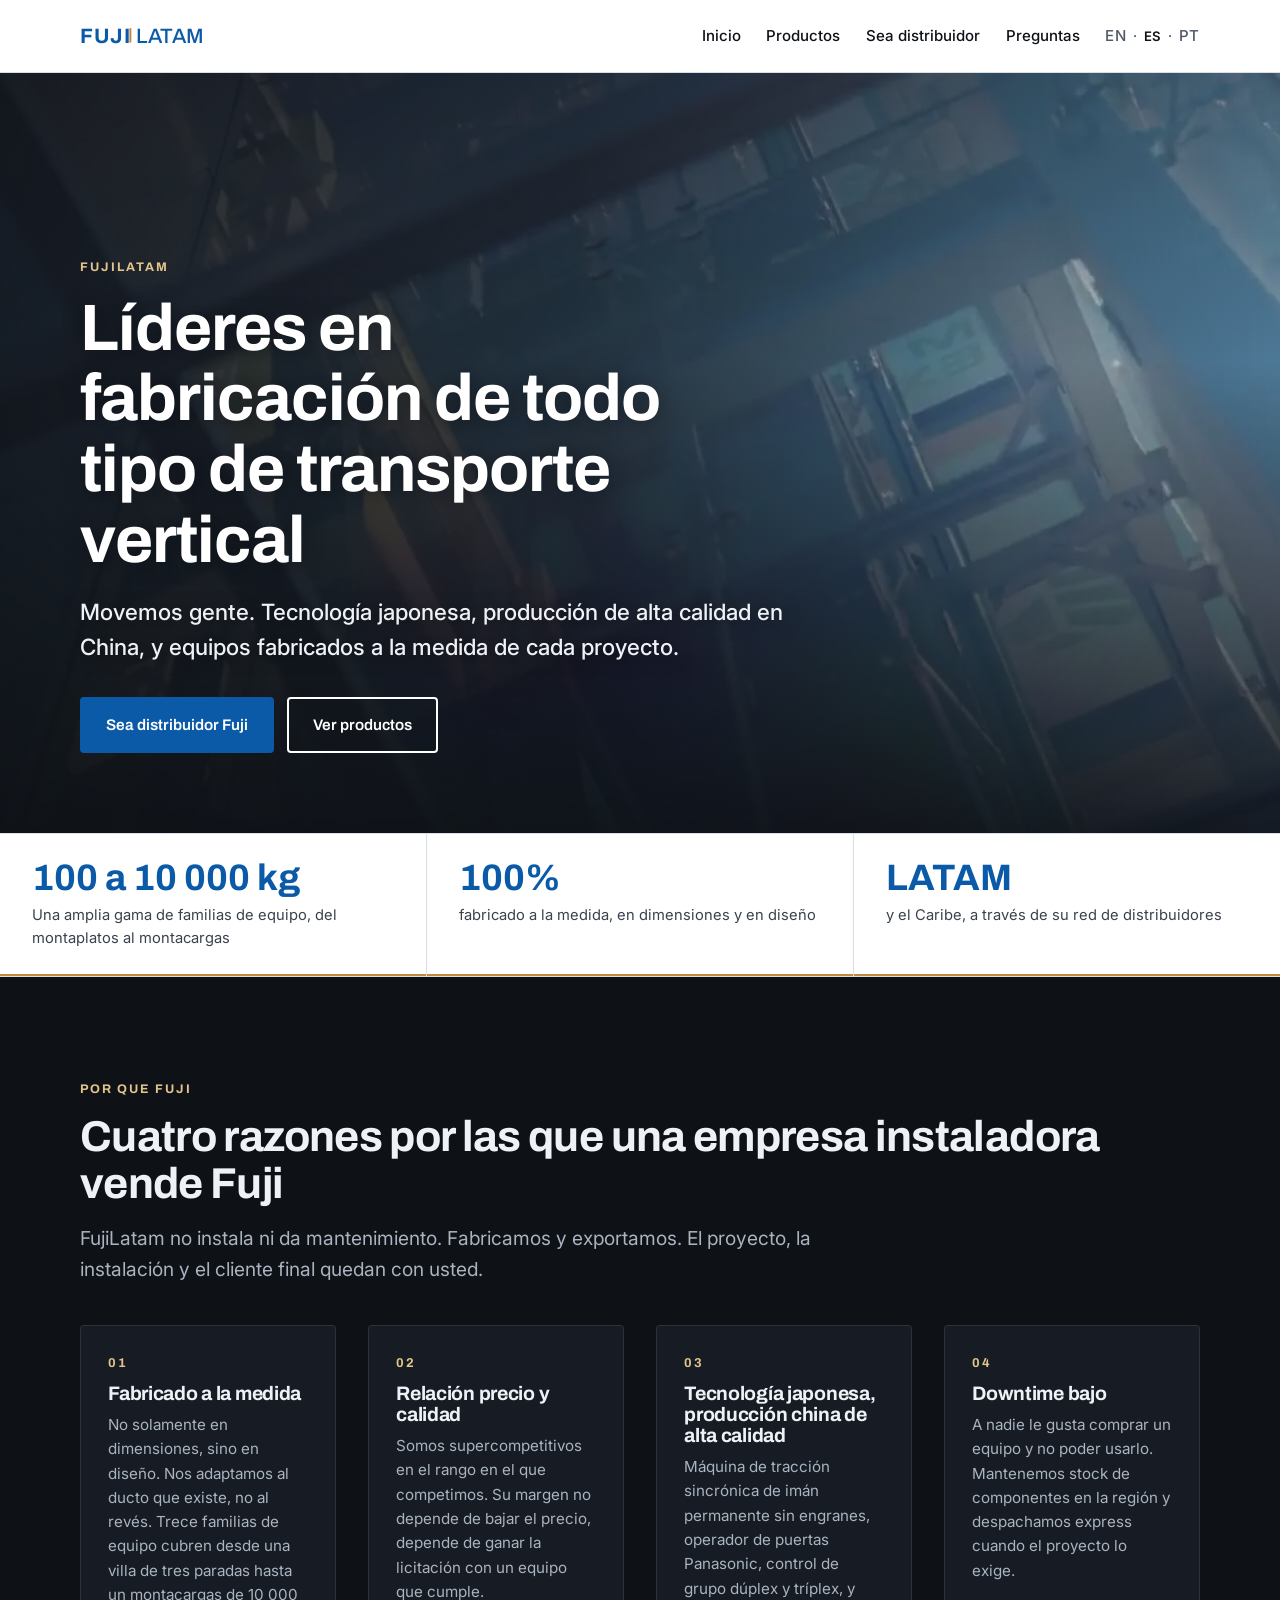
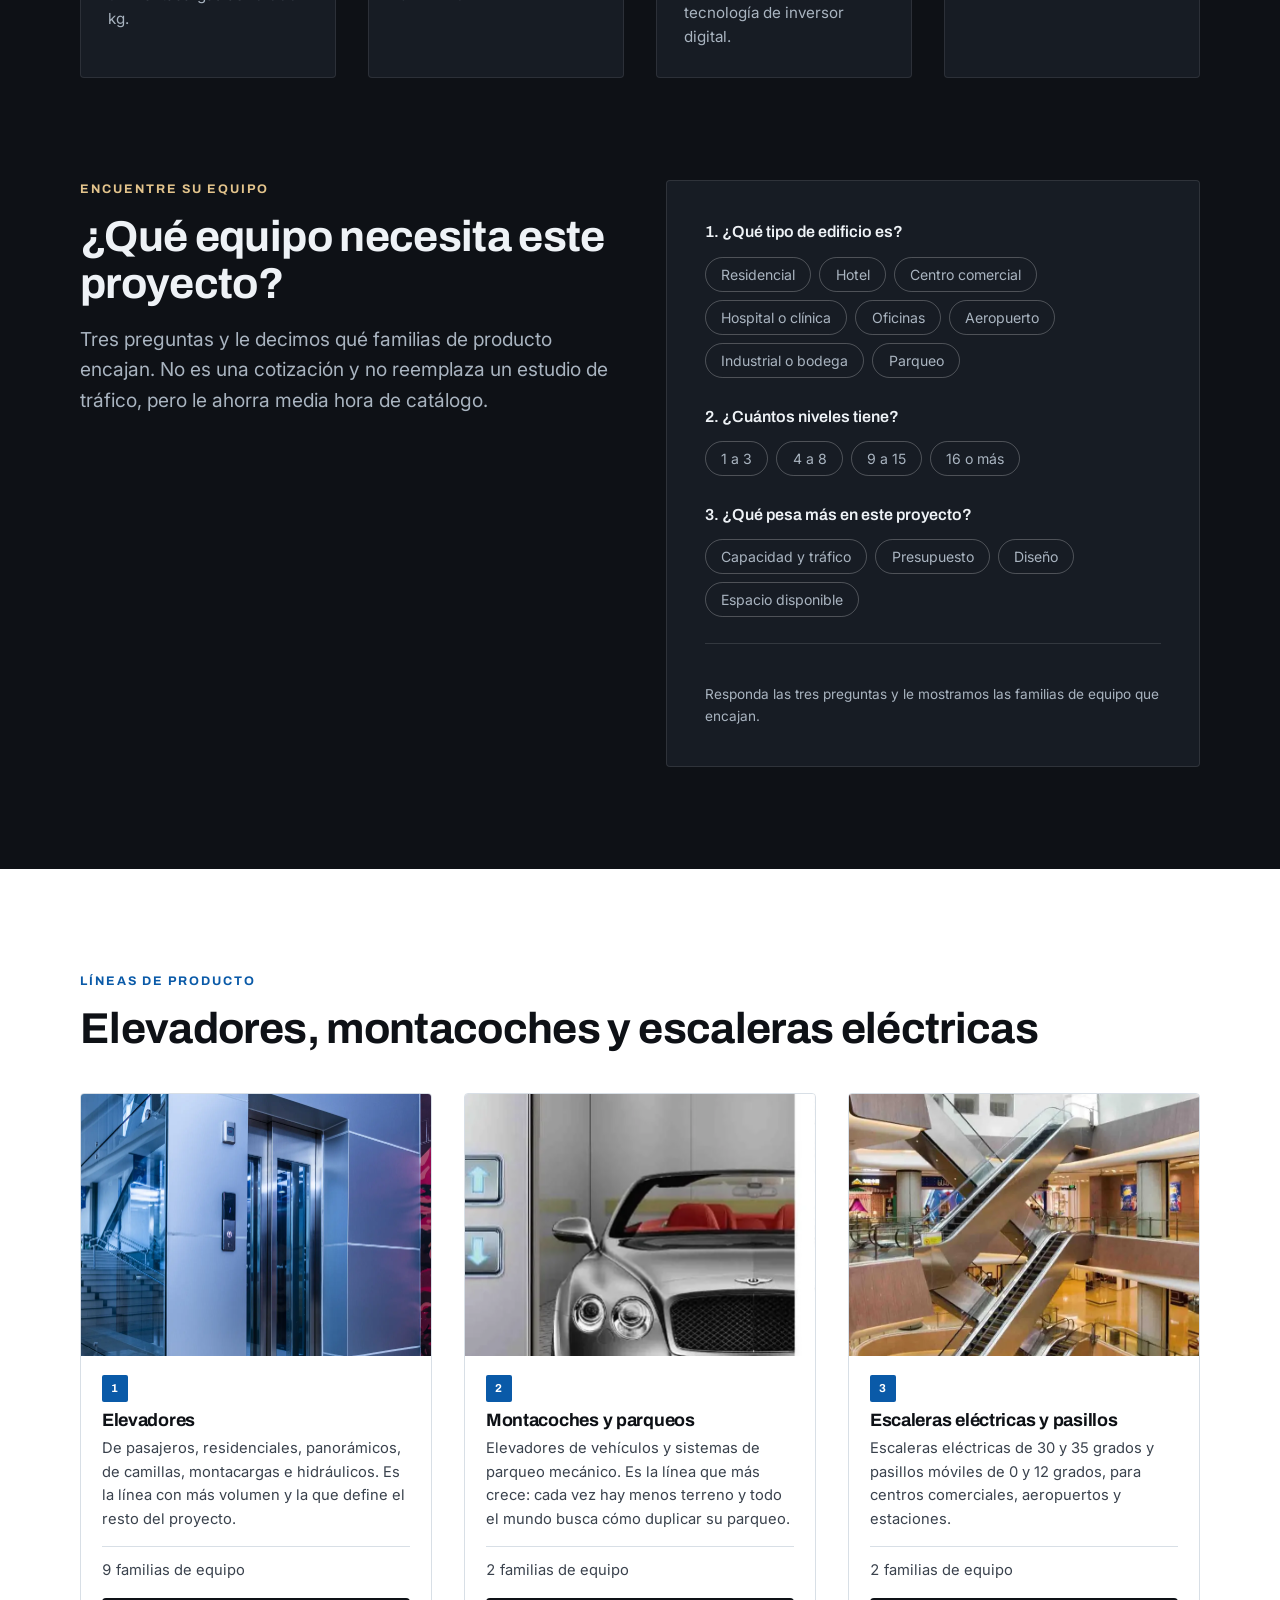
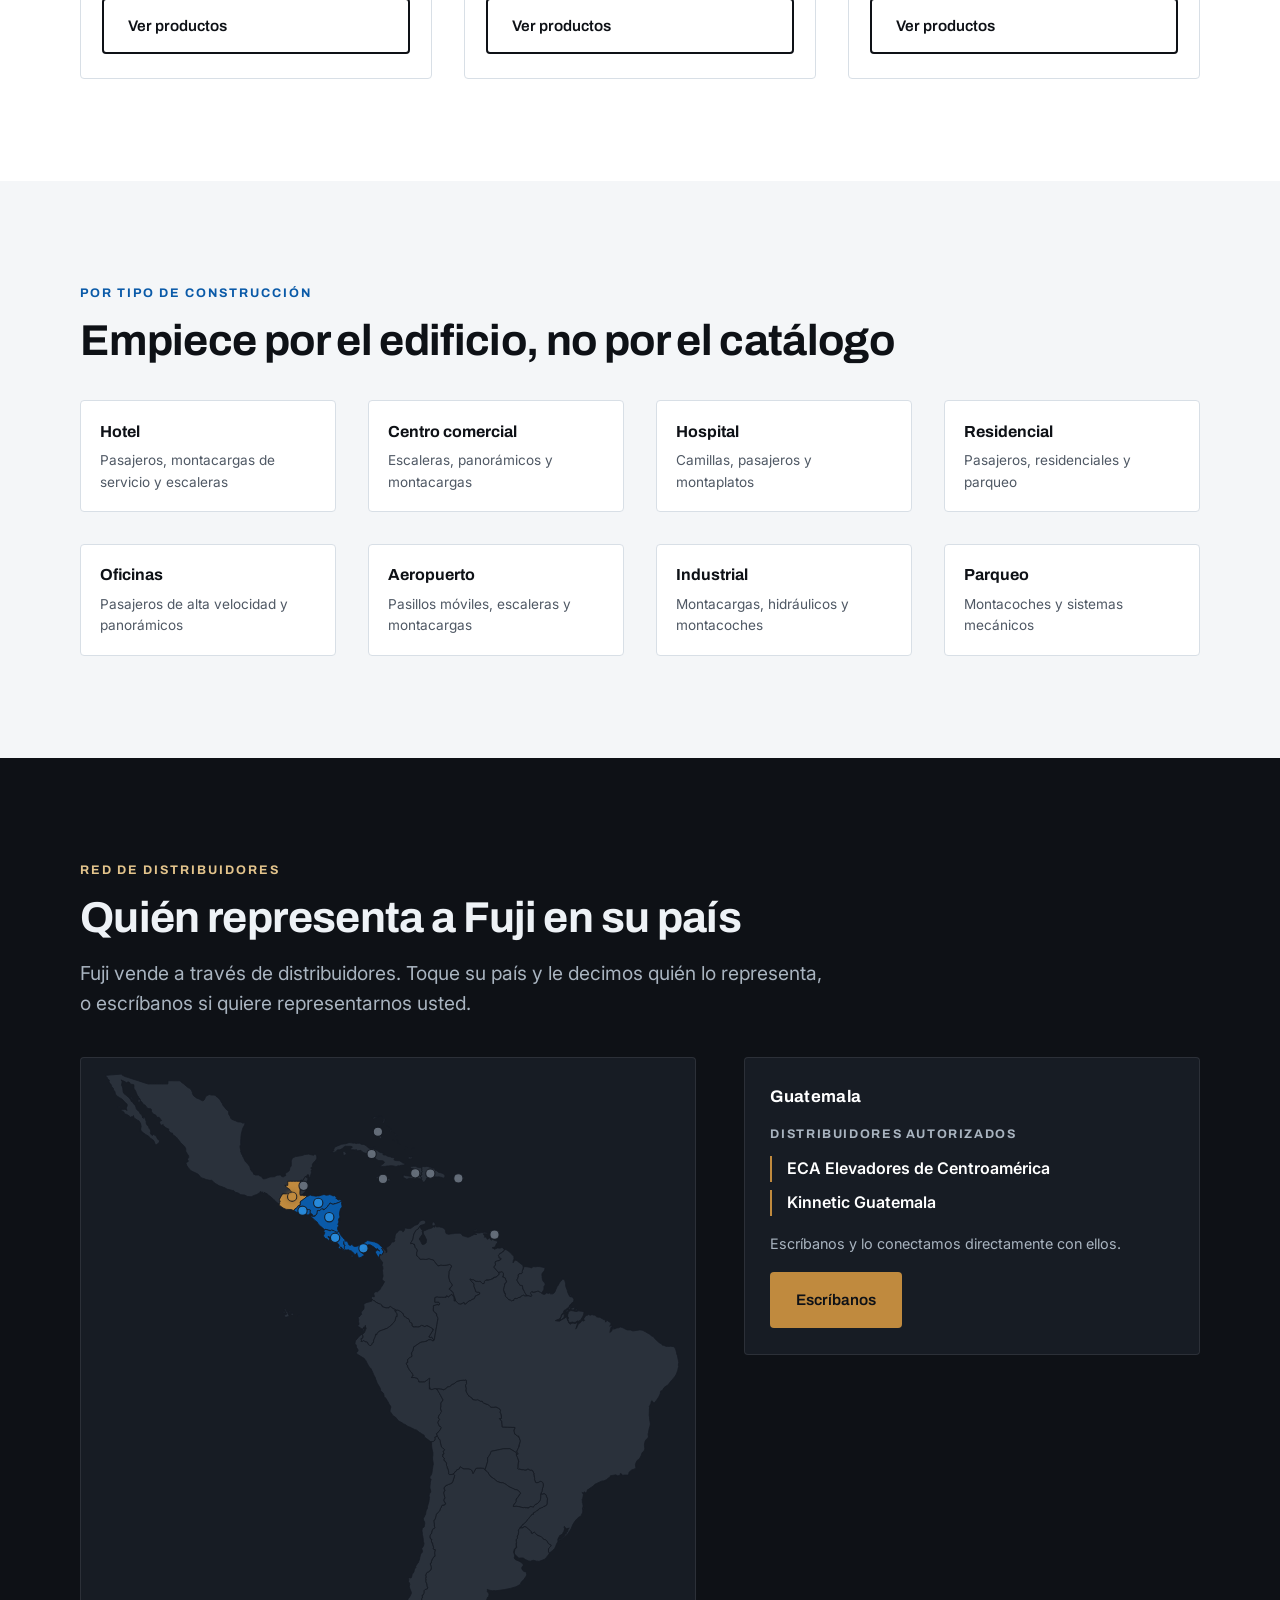
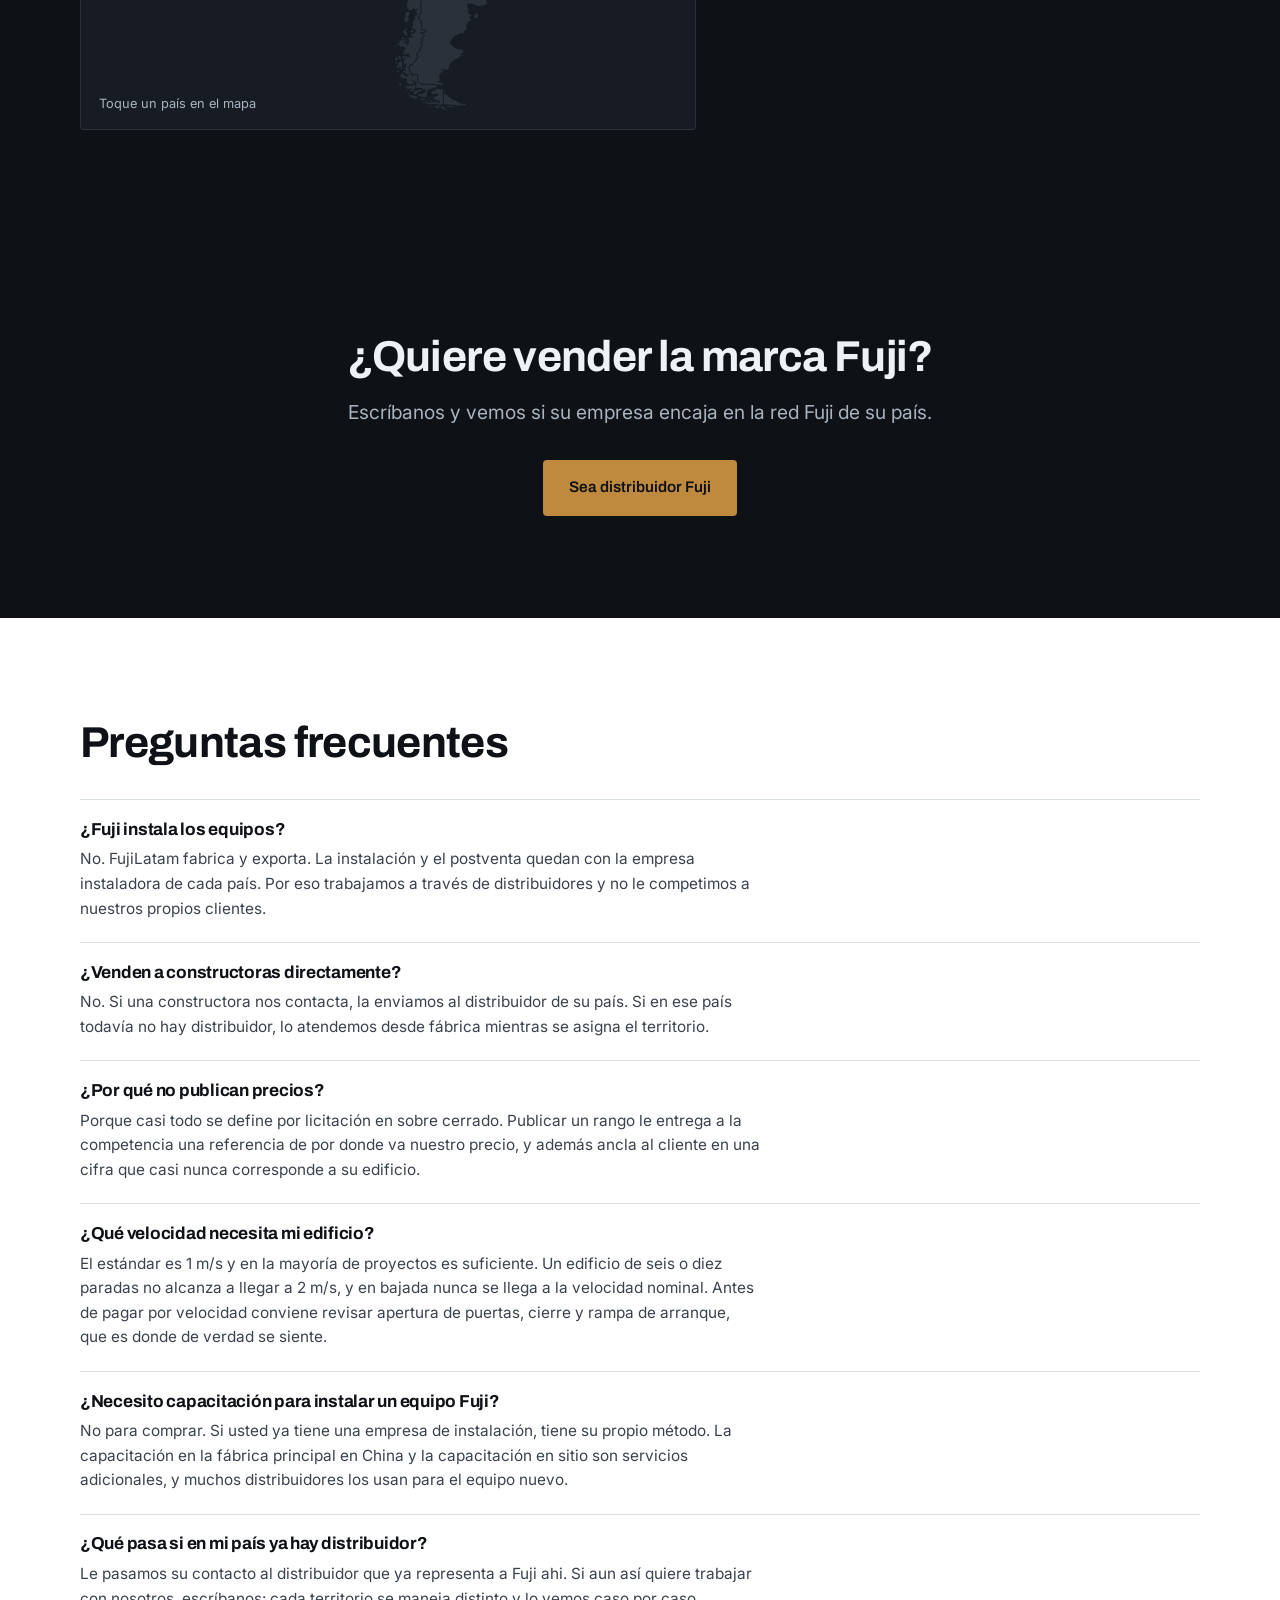
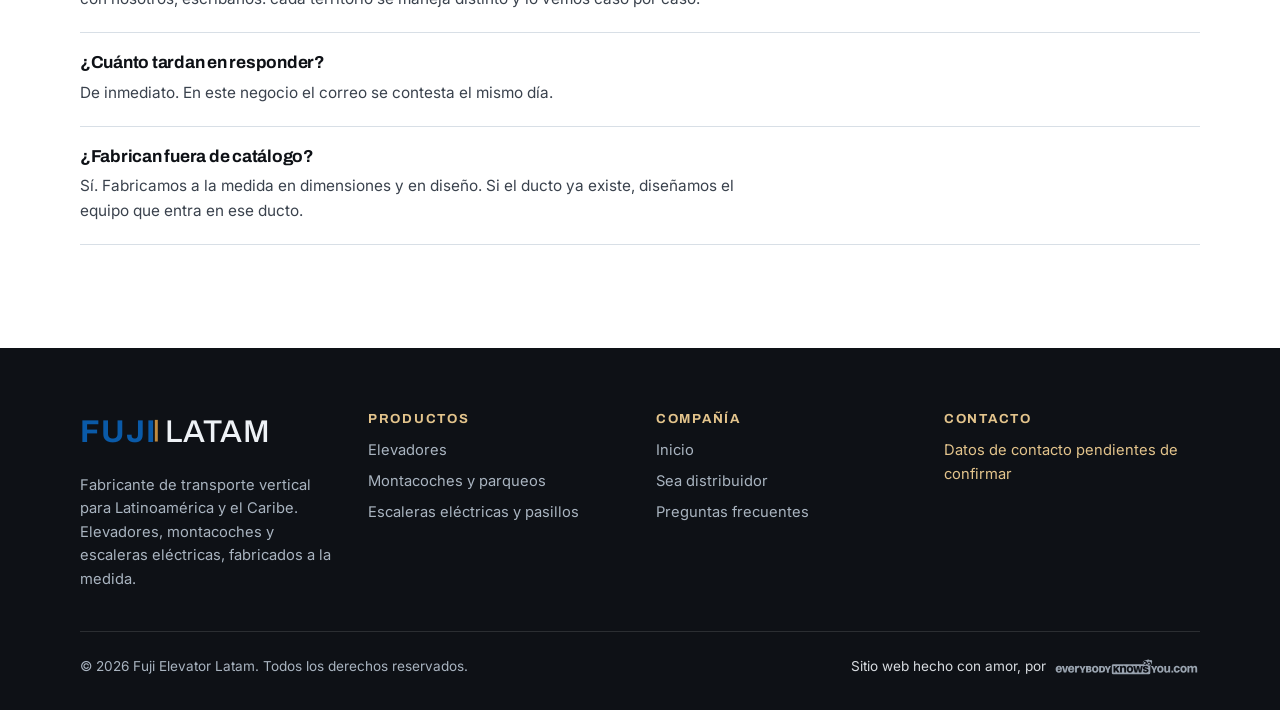
==== commit 88e30d5c: "Dark design back with contrast fixes, new stats strip, designs on products page only, Kinnetic spell" ====
--- a/es/index.html
+++ b/es/index.html
@@ -151,7 +151,7 @@
   {
    "@type": "OfferCatalog",
    "@id": "https://fujielevatorlatam.com/#catalog",
-   "name": "Tres líneas, trece familias de equipo",
+   "name": "Elevadores, montacoches y escaleras eléctricas",
    "itemListElement": [
     {
      "@type": "Offer",
@@ -398,7 +398,7 @@
   </div>
 </section>
 
-<div class="stats"><div class="stat"><div class="stat__n">3</div><div class="stat__l">líneas de producto: elevadores, montacoches y escaleras eléctricas</div></div><div class="stat"><div class="stat__n">13</div><div class="stat__l">familias de equipo en catálogo, de 100 kg a 10 000 kg</div></div><div class="stat"><div class="stat__n">100%</div><div class="stat__l">fabricado a la medida, en dimensiones y en diseño</div></div><div class="stat"><div class="stat__n">LATAM</div><div class="stat__l">y el Caribe, a través de su red de distribuidores</div></div></div>
+<div class="stats"><div class="stat"><div class="stat__n">100 a 10 000 kg</div><div class="stat__l">Una amplia gama de familias de equipo, del montaplatos al montacargas</div></div><div class="stat"><div class="stat__n">100%</div><div class="stat__l">fabricado a la medida, en dimensiones y en diseño</div></div><div class="stat"><div class="stat__n">LATAM</div><div class="stat__l">y el Caribe, a través de su red de distribuidores</div></div></div>
 
 <section class="section section--dark" id="why">
   <div class="wrap">
@@ -433,24 +433,8 @@
 <section class="section" id="lines">
   <div class="wrap">
     <p class="eyebrow">Líneas de producto</p>
-    <h2>Tres líneas, trece familias de equipo</h2>
+    <h2>Elevadores, montacoches y escaleras eléctricas</h2>
     <div class="grid grid--3" style="margin-top:2.5rem"><article class="pcard reveal"><div class="pcard__img"><img src="../assets/images/products/elevadores-linea-fujilatam-fujielevatorlatam.com.webp" alt="Elevadores" loading="lazy" width="1200" height="900"></div><div class="pcard__body"><span class="rank rank--1">1</span><h3>Elevadores</h3><p>De pasajeros, residenciales, panorámicos, de camillas, montacargas e hidráulicos. Es la línea con más volumen y la que define el resto del proyecto.</p><p class="pcard__spec">9 familias de equipo</p><a class="btn btn--ghost" style="margin-top:1rem" href="products.html#elevadores">Ver productos</a></div></article><article class="pcard reveal"><div class="pcard__img"><img src="../assets/images/products/montacoches-fujilatam-fujielevatorlatam.com.webp" alt="Montacoches y parqueos" loading="lazy" width="1200" height="900"></div><div class="pcard__body"><span class="rank rank--1">2</span><h3>Montacoches y parqueos</h3><p>Elevadores de vehículos y sistemas de parqueo mecánico. Es la línea que más crece: cada vez hay menos terreno y todo el mundo busca cómo duplicar su parqueo.</p><p class="pcard__spec">2 familias de equipo</p><a class="btn btn--ghost" style="margin-top:1rem" href="products.html#montacoches">Ver productos</a></div></article><article class="pcard reveal"><div class="pcard__img"><img src="../assets/images/products/escaleras-electricas-fujilatam-fujielevatorlatam.com.webp" alt="Escaleras eléctricas y pasillos" loading="lazy" width="1200" height="900"></div><div class="pcard__body"><span class="rank rank--1">3</span><h3>Escaleras eléctricas y pasillos</h3><p>Escaleras eléctricas de 30 y 35 grados y pasillos móviles de 0 y 12 grados, para centros comerciales, aeropuertos y estaciones.</p><p class="pcard__spec">2 familias de equipo</p><a class="btn btn--ghost" style="margin-top:1rem" href="products.html#escaleras">Ver productos</a></div></article></div>
-  </div>
-</section>
-
-<section class="section section--tight design-teaser" id="disenos">
-  <div class="wrap">
-    <div class="split" style="align-items:end;margin-bottom:2rem">
-      <div>
-        <p class="eyebrow">Diseño</p>
-        <h2>Escoja el diseño perfecto para su proyecto</h2>
-      </div>
-      <div>
-        <p class="lede">Puertas y cabinas en acero, dorado, bronce, madera o el diseño que su cliente imagine.</p>
-        <p style="margin-top:1.2rem"><a class="btn btn--primary" href="products.html#disenos">Ver los diseños</a></p>
-      </div>
-    </div>
-    <div class="doorstrip"><figure class="door reveal"><img src="../assets/images/designs/puerta-jgz-tm01-fujilatam-fujielevatorlatam.com.webp" alt="JGZ-TM01" loading="lazy" width="240" height="360"><figcaption>JGZ-TM01</figcaption></figure><figure class="door reveal"><img src="../assets/images/designs/puerta-jgz-tm04-fujilatam-fujielevatorlatam.com.webp" alt="JGZ-TM04" loading="lazy" width="240" height="360"><figcaption>JGZ-TM04</figcaption></figure><figure class="door reveal"><img src="../assets/images/designs/puerta-jgz-tm06-fujilatam-fujielevatorlatam.com.webp" alt="JGZ-TM06" loading="lazy" width="240" height="360"><figcaption>JGZ-TM06</figcaption></figure><figure class="door reveal"><img src="../assets/images/designs/puerta-jgz-tm13-fujilatam-fujielevatorlatam.com.webp" alt="JGZ-TM13" loading="lazy" width="240" height="360"><figcaption>JGZ-TM13</figcaption></figure><figure class="door reveal"><img src="../assets/images/designs/puerta-jgz-tm15-fujilatam-fujielevatorlatam.com.webp" alt="JGZ-TM15" loading="lazy" width="240" height="360"><figcaption>JGZ-TM15</figcaption></figure><figure class="door reveal"><img src="../assets/images/designs/puerta-jgz-tm18-fujilatam-fujielevatorlatam.com.webp" alt="JGZ-TM18" loading="lazy" width="240" height="360"><figcaption>JGZ-TM18</figcaption></figure><figure class="door reveal"><img src="../assets/images/designs/puerta-jgz-tm21-fujilatam-fujielevatorlatam.com.webp" alt="JGZ-TM21" loading="lazy" width="240" height="360"><figcaption>JGZ-TM21</figcaption></figure><figure class="door reveal"><img src="../assets/images/designs/puerta-jgz-tm25-fujilatam-fujielevatorlatam.com.webp" alt="JGZ-TM25" loading="lazy" width="240" height="360"><figcaption>JGZ-TM25</figcaption></figure><figure class="door reveal"><img src="../assets/images/designs/puerta-jgz-tm28-fujilatam-fujielevatorlatam.com.webp" alt="JGZ-TM28" loading="lazy" width="240" height="360"><figcaption>JGZ-TM28</figcaption></figure><figure class="door reveal"><img src="../assets/images/designs/puerta-jgz-tm29-fujilatam-fujielevatorlatam.com.webp" alt="JGZ-TM29" loading="lazy" width="240" height="360"><figcaption>JGZ-TM29</figcaption></figure><figure class="door reveal"><img src="../assets/images/designs/puerta-jgz-tm31-fujilatam-fujielevatorlatam.com.webp" alt="JGZ-TM31" loading="lazy" width="240" height="360"><figcaption>JGZ-TM31</figcaption></figure><figure class="door reveal"><img src="../assets/images/designs/puerta-jgz-tm34-fujilatam-fujielevatorlatam.com.webp" alt="JGZ-TM34" loading="lazy" width="240" height="360"><figcaption>JGZ-TM34</figcaption></figure></div>
   </div>
 </section>
 
@@ -467,7 +451,7 @@
     <p class="eyebrow">Red de distribuidores</p>
     <h2>Quién representa a Fuji en su país</h2>
     <p class="lede" style="margin-top:1rem;margin-bottom:2.4rem;max-width:62ch">Fuji vende a través de distribuidores. Toque su país y le decimos quién lo representa, o escríbanos si quiere representarnos usted.</p>
-    <div class="map reveal" data-map data-copy="{&quot;countries&quot;: {&quot;mx&quot;: &quot;México&quot;, &quot;gt&quot;: &quot;Guatemala&quot;, &quot;bz&quot;: &quot;Belice&quot;, &quot;sv&quot;: &quot;El Salvador&quot;, &quot;hn&quot;: &quot;Honduras&quot;, &quot;ni&quot;: &quot;Nicaragua&quot;, &quot;cr&quot;: &quot;Costa Rica&quot;, &quot;pa&quot;: &quot;Panamá&quot;, &quot;cu&quot;: &quot;Cuba&quot;, &quot;ht&quot;: &quot;Haití&quot;, &quot;do&quot;: &quot;República Dominicana&quot;, &quot;jm&quot;: &quot;Jamaica&quot;, &quot;pr&quot;: &quot;Puerto Rico&quot;, &quot;bs&quot;: &quot;Bahamas&quot;, &quot;tt&quot;: &quot;Trinidad y Tobago&quot;, &quot;co&quot;: &quot;Colombia&quot;, &quot;ve&quot;: &quot;Venezuela&quot;, &quot;gy&quot;: &quot;Guyana&quot;, &quot;sr&quot;: &quot;Surinam&quot;, &quot;ec&quot;: &quot;Ecuador&quot;, &quot;pe&quot;: &quot;Perú&quot;, &quot;bo&quot;: &quot;Bolivia&quot;, &quot;br&quot;: &quot;Brasil&quot;, &quot;py&quot;: &quot;Paraguay&quot;, &quot;uy&quot;: &quot;Uruguay&quot;, &quot;ar&quot;: &quot;Argentina&quot;, &quot;cl&quot;: &quot;Chile&quot;}, &quot;distributors&quot;: {&quot;sv&quot;: [&quot;ECA Elevadores de Centroamérica&quot;], &quot;gt&quot;: [&quot;ECA Elevadores de Centroamérica&quot;, &quot;Kinetic Guatemala&quot;], &quot;hn&quot;: [&quot;ECA Elevadores de Centroamérica&quot;], &quot;ni&quot;: [&quot;ECA Elevadores de Centroamérica&quot;], &quot;cr&quot;: [&quot;ECA Elevadores de Centroamérica&quot;], &quot;pa&quot;: [&quot;ECA Elevadores de Centroamérica&quot;]}, &quot;mapLabel&quot;: &quot;Mapa de distribuidores Fuji en Latinoamérica y el Caribe&quot;, &quot;covered&quot;: &quot;Distribuidores autorizados&quot;, &quot;coveredNote&quot;: &quot;Escríbanos y lo conectamos directamente con ellos.&quot;, &quot;ask&quot;: &quot;Consúltenos&quot;, &quot;askNote&quot;: &quot;La mayoría de los países ya tiene distribuidor. Escríbanos y le decimos quién representa a Fuji en el suyo.&quot;, &quot;cta&quot;: &quot;Escríbanos&quot;, &quot;ctaHref&quot;: &quot;distributors.html&quot;, &quot;initial&quot;: &quot;gt&quot;}">
+    <div class="map reveal" data-map data-copy="{&quot;countries&quot;: {&quot;mx&quot;: &quot;México&quot;, &quot;gt&quot;: &quot;Guatemala&quot;, &quot;bz&quot;: &quot;Belice&quot;, &quot;sv&quot;: &quot;El Salvador&quot;, &quot;hn&quot;: &quot;Honduras&quot;, &quot;ni&quot;: &quot;Nicaragua&quot;, &quot;cr&quot;: &quot;Costa Rica&quot;, &quot;pa&quot;: &quot;Panamá&quot;, &quot;cu&quot;: &quot;Cuba&quot;, &quot;ht&quot;: &quot;Haití&quot;, &quot;do&quot;: &quot;República Dominicana&quot;, &quot;jm&quot;: &quot;Jamaica&quot;, &quot;pr&quot;: &quot;Puerto Rico&quot;, &quot;bs&quot;: &quot;Bahamas&quot;, &quot;tt&quot;: &quot;Trinidad y Tobago&quot;, &quot;co&quot;: &quot;Colombia&quot;, &quot;ve&quot;: &quot;Venezuela&quot;, &quot;gy&quot;: &quot;Guyana&quot;, &quot;sr&quot;: &quot;Surinam&quot;, &quot;ec&quot;: &quot;Ecuador&quot;, &quot;pe&quot;: &quot;Perú&quot;, &quot;bo&quot;: &quot;Bolivia&quot;, &quot;br&quot;: &quot;Brasil&quot;, &quot;py&quot;: &quot;Paraguay&quot;, &quot;uy&quot;: &quot;Uruguay&quot;, &quot;ar&quot;: &quot;Argentina&quot;, &quot;cl&quot;: &quot;Chile&quot;}, &quot;distributors&quot;: {&quot;sv&quot;: [&quot;ECA Elevadores de Centroamérica&quot;], &quot;gt&quot;: [&quot;ECA Elevadores de Centroamérica&quot;, &quot;Kinnetic Guatemala&quot;], &quot;hn&quot;: [&quot;ECA Elevadores de Centroamérica&quot;], &quot;ni&quot;: [&quot;ECA Elevadores de Centroamérica&quot;], &quot;cr&quot;: [&quot;ECA Elevadores de Centroamérica&quot;], &quot;pa&quot;: [&quot;ECA Elevadores de Centroamérica&quot;]}, &quot;mapLabel&quot;: &quot;Mapa de distribuidores Fuji en Latinoamérica y el Caribe&quot;, &quot;covered&quot;: &quot;Distribuidores autorizados&quot;, &quot;coveredNote&quot;: &quot;Escríbanos y lo conectamos directamente con ellos.&quot;, &quot;ask&quot;: &quot;Consúltenos&quot;, &quot;askNote&quot;: &quot;La mayoría de los países ya tiene distribuidor. Escríbanos y le decimos quién representa a Fuji en el suyo.&quot;, &quot;cta&quot;: &quot;Escríbanos&quot;, &quot;ctaHref&quot;: &quot;distributors.html&quot;, &quot;initial&quot;: &quot;gt&quot;}">
       <div class="map__canvas" data-map-canvas><p class="map__hint">Toque un país en el mapa</p></div>
       <aside class="map__panel" data-map-panel></aside>
     </div>
--- a/assets/css/tokens.css
+++ b/assets/css/tokens.css
@@ -4,27 +4,22 @@
   --bg:        #FFFFFF;   /* page background */
   --ink:       #0E1116;   /* main text */
   --ink-soft:  #3A424D;   /* secondary text on light */
-  --muted:     #6B7480;   /* tertiary text, captions */
+  --muted:     #4F5864;   /* tertiary text, captions: 7:1 on white */
   --accent:    #0A5AA8;   /* Fuji blue: links, buttons, primary */
   --accent-dk: #07417A;   /* hover / pressed */
   --accent-2:  #2B8FE0;   /* bright blue: highlights, focus */
   --brass:     #C08A3E;   /* warm accent, from the gold cabin work */
   --brass-lt:  #E3C48C;
+  --brass-dk:  #8A5F22;   /* brass as text on light backgrounds (5.6:1) */
   --surface:   #F4F6F8;   /* alt sections, cards */
   --surface-2: #E7ECF1;   /* borders, dividers, chips */
   --line:      #D8DFE6;
 
-  /* Tinted sections. Pedro, 21 Sept: "lo veo muy oscuro". The near-black
-     sections became a pale Fuji-blue tint; navy is kept for the hero backdrop,
-     the closing call to action and the footer only. */
-  --tint:      #EEF4FA;   /* pale blue section background */
-  --tint-line: #D5E1EE;
-  --map-land:  #C7D3E0;   /* countries without a named distributor */
-  --map-land-hv:#AFC0D2;
-  --dark:      #0B2F57;   /* Fuji navy */
-  --dark-2:    #0F3A68;
-  --on-dark:   #F2F6FA;
-  --on-dark-soft: #C3D2E2;
+  /* Dark sections */
+  --dark:      #0E1116;
+  --dark-2:    #171C24;
+  --on-dark:   #EEF2F6;
+  --on-dark-soft: #A9B4C0;
 
   /* Footer credit colors (read by the EKY credit logo) */
   --footer-bg: var(--dark);
--- a/assets/css/styles.css
+++ b/assets/css/styles.css
@@ -17,18 +17,14 @@
 .section{padding:clamp(3.5rem,8vw,6.5rem) 0}
 .section--tight{padding:clamp(2.5rem,5vw,4rem) 0}
 .section--surface{background:var(--surface)}
-.section--dark{background:var(--tint);color:var(--ink)}
-.section--dark h2,.section--dark h3{color:var(--ink)}
-.section--dark p{color:var(--ink-soft)}
-.section--brand{background:var(--dark);color:var(--on-dark)}
-.section--brand h2,.section--brand h3{color:#fff}
-.section--brand p,.section--brand .lede{color:var(--on-dark-soft)}
+.section--dark,.section--brand{background:var(--dark);color:var(--on-dark)}
+.section--dark h2,.section--dark h3,.section--brand h2,.section--brand h3{color:var(--on-dark)}
+.section--dark p,.section--brand p{color:var(--on-dark-soft)}
 
 .eyebrow{font-family:var(--font-display);font-size:.78rem;font-weight:700;letter-spacing:.16em;text-transform:uppercase;color:var(--accent);margin-bottom:.9rem}
-.section--dark .eyebrow{color:var(--accent)}
-.section--brand .eyebrow{color:var(--brass-lt)}
+.section--dark .eyebrow,.section--brand .eyebrow{color:var(--brass-lt)}
 .lede{font-size:clamp(1.03rem,1.5vw,1.2rem);color:var(--ink-soft)}
-.section--dark .lede{color:var(--ink-soft)}
+.section--dark .lede,.section--brand .lede{color:var(--on-dark-soft)}
 
 /* ---------- header ---------- */
 .site-header{position:sticky;top:0;z-index:60;background:rgba(255,255,255,.94);backdrop-filter:blur(10px);border-bottom:1px solid var(--line)}
@@ -50,18 +46,18 @@
 .btn--primary:hover{background:var(--accent-dk);color:#fff}
 .btn--ghost{border-color:currentColor;color:var(--ink)}
 .btn--ghost:hover{background:var(--ink);color:#fff}
-.section--dark .btn--ghost{color:var(--ink)}
-.section--brand .btn--ghost{color:#fff}
-.section--brand .btn--ghost:hover{background:#fff;color:var(--dark)}
-.btn--brass{background:var(--brass);color:#fff}
-.btn--brass:hover{background:var(--ink);color:#fff}
+.section--dark .btn--ghost{color:var(--on-dark)}
+.section--dark .btn--ghost:hover{background:var(--on-dark);color:var(--dark)}
+.btn--brass{background:var(--brass);color:var(--ink)}
+.btn--brass:hover{background:var(--brass-lt);color:var(--ink)}
 .btn[disabled]{opacity:.45;cursor:not-allowed}
 
 /* ---------- hero ---------- */
 .hero{position:relative;min-height:min(86vh,760px);display:flex;align-items:flex-end;background:var(--dark);overflow:hidden}
 .hero__media{position:absolute;inset:0}
 .hero__media video,.hero__media img{width:100%;height:100%;object-fit:cover}
-.hero__scrim{position:absolute;inset:0;background:linear-gradient(180deg,rgba(11,47,87,.28) 0%,rgba(11,47,87,.06) 40%,rgba(11,47,87,.72) 100%)}
+.hero__scrim{position:absolute;inset:0;background:linear-gradient(90deg,rgba(14,17,22,.85) 0%,rgba(14,17,22,.62) 45%,rgba(14,17,22,.15) 80%,rgba(14,17,22,0) 100%),linear-gradient(180deg,rgba(14,17,22,.35) 0%,rgba(14,17,22,.05) 38%,rgba(14,17,22,.9) 100%)}
+@media(max-width:760px){.hero__scrim{background:linear-gradient(180deg,rgba(14,17,22,.5) 0%,rgba(14,17,22,.72) 45%,rgba(14,17,22,.92) 100%)}}
 .hero__inner{position:relative;padding-block:clamp(2.5rem,7vw,5rem);color:var(--on-dark);width:100%}
 .hero h1{color:#fff;max-width:17ch}
 .hero__claim{margin-top:1.1rem;font-size:clamp(1.05rem,2vw,1.4rem);color:var(--on-dark);max-width:52ch;font-weight:500}
@@ -71,7 +67,7 @@
 .stats{display:grid;grid-template-columns:repeat(auto-fit,minmax(190px,1fr));gap:1px;background:var(--line);border-block:1px solid var(--line)}
 .stat{background:var(--bg);padding:1.6rem clamp(1.1rem,3vw,2rem)}
 .stat__n{font-family:var(--font-display);font-size:clamp(1.6rem,3vw,2.3rem);font-weight:700;color:var(--accent);line-height:1}
-.stat__l{font-size:.88rem;color:var(--muted);margin-top:.45rem}
+.stat__l{font-size:.92rem;color:var(--ink-soft);margin-top:.45rem}
 
 /* ---------- grids ---------- */
 .grid{display:grid;gap:clamp(1.1rem,2.5vw,2rem)}
@@ -82,10 +78,10 @@
 @media(max-width:820px){.split{grid-template-columns:1fr}}
 
 /* ---------- pillar cards ---------- */
-.pillar{background:var(--bg);border:1px solid var(--tint-line);border-top:3px solid var(--accent);border-radius:var(--radius);padding:1.7rem;box-shadow:0 6px 22px rgba(11,47,87,.06)}
-.pillar__n{font-family:var(--font-display);font-size:.8rem;font-weight:700;color:var(--brass);letter-spacing:.12em}
+.pillar{background:var(--dark-2);border:1px solid rgba(255,255,255,.09);border-radius:var(--radius);padding:1.7rem}
+.pillar__n{font-family:var(--font-display);font-size:.8rem;font-weight:700;color:var(--brass-lt);letter-spacing:.12em}
 .pillar h3{margin:.6rem 0 .55rem;font-size:1.22rem}
-.pillar p{font-size:.95rem;color:var(--ink-soft);max-width:none}
+.pillar p{font-size:.95rem;color:var(--on-dark-soft);max-width:none}
 
 /* ---------- product cards ---------- */
 .pcard{background:var(--bg);border:1px solid var(--line);border-radius:var(--radius);overflow:hidden;display:flex;flex-direction:column;transition:.2s}
@@ -95,24 +91,24 @@
 .pcard__body{padding:1.2rem 1.3rem 1.5rem;display:flex;flex-direction:column;flex:1}
 .pcard h3{font-size:1.12rem;margin-bottom:.4rem}
 .pcard p{font-size:.92rem;color:var(--ink-soft);max-width:none;flex:1}
-.pcard__spec{margin-top:.9rem;font-size:.82rem;color:var(--muted);border-top:1px solid var(--line);padding-top:.75rem;font-variant-numeric:tabular-nums}
+.pcard__spec{margin-top:.9rem;font-size:.86rem;color:var(--ink-soft);border-top:1px solid var(--line);padding-top:.75rem;font-variant-numeric:tabular-nums}
 .rank{display:inline-block;align-self:flex-start;font-family:var(--font-display);font-size:.72rem;font-weight:700;letter-spacing:.1em;text-transform:uppercase;background:var(--surface-2);color:var(--ink-soft);padding:.25rem .55rem;border-radius:2px;margin-bottom:.6rem}
 .rank--1{background:var(--accent);color:#fff}
 
 /* ---------- finder ---------- */
-.finder{background:var(--bg);border:1px solid var(--tint-line);box-shadow:0 12px 36px rgba(11,47,87,.08);border-radius:var(--radius);padding:clamp(1.4rem,3.5vw,2.4rem)}
+.finder{background:var(--dark-2);border:1px solid rgba(255,255,255,.1);border-radius:var(--radius);padding:clamp(1.4rem,3.5vw,2.4rem)}
 .fq{margin-bottom:1.6rem}
-.fq__label{font-family:var(--font-display);font-weight:600;font-size:1rem;color:var(--ink);margin-bottom:.75rem;display:block}
+.fq__label{font-family:var(--font-display);font-weight:600;font-size:1rem;color:var(--on-dark);margin-bottom:.75rem;display:block}
 .chips{display:flex;flex-wrap:wrap;gap:.5rem}
-.chip{background:var(--bg);border:1px solid var(--line);color:var(--ink-soft);padding:.5rem .95rem;border-radius:999px;font-size:.88rem;cursor:pointer;font-family:var(--font-body);transition:.15s}
-.chip:hover{border-color:var(--accent);color:var(--accent)}
+.chip{background:transparent;border:1px solid rgba(255,255,255,.24);color:var(--on-dark-soft);padding:.5rem .95rem;border-radius:999px;font-size:.88rem;cursor:pointer;font-family:var(--font-body);transition:.15s}
+.chip:hover{border-color:var(--accent-2);color:#fff}
 .chip[aria-pressed="true"]{background:var(--accent);border-color:var(--accent);color:#fff;font-weight:600}
-.finder__out{margin-top:1.6rem;border-top:1px solid var(--line);padding-top:1.5rem}
-.rec{background:var(--surface);border-left:3px solid var(--brass);padding:1rem 1.15rem;border-radius:2px;margin-bottom:.7rem}
-.rec h4{font-family:var(--font-display);font-size:1.03rem;color:var(--ink);margin-bottom:.25rem}
-.rec p{font-size:.9rem;color:var(--ink-soft);max-width:none}
-.rec__meta{font-size:.82rem;color:var(--accent-dk);margin-top:.4rem;font-variant-numeric:tabular-nums}
-.note{font-size:.85rem;color:var(--muted);margin-top:1rem}
+.finder__out{margin-top:1.6rem;border-top:1px solid rgba(255,255,255,.12);padding-top:1.5rem}
+.rec{background:rgba(255,255,255,.05);border-left:3px solid var(--brass);padding:1rem 1.15rem;border-radius:2px;margin-bottom:.7rem}
+.rec h4{font-family:var(--font-display);font-size:1.03rem;color:#fff;margin-bottom:.25rem}
+.rec p{font-size:.9rem;color:var(--on-dark-soft);max-width:none}
+.rec__meta{font-size:.82rem;color:var(--brass-lt);margin-top:.4rem;font-variant-numeric:tabular-nums}
+.note{font-size:.85rem;color:var(--on-dark-soft);margin-top:1rem}
 
 /* ---------- building types ---------- */
 .btype{display:flex;flex-direction:column;gap:.35rem;background:var(--bg);border:1px solid var(--line);border-radius:var(--radius);padding:1.1rem 1.2rem;transition:.18s;color:var(--ink)}
@@ -187,32 +183,32 @@
 /* ---------- distributor map ---------- */
 .map{display:grid;grid-template-columns:minmax(0,1.35fr) minmax(280px,1fr);gap:clamp(1.5rem,4vw,3rem);align-items:start}
 .map--stack{grid-template-columns:1fr}
-.map__canvas{position:relative;background:var(--bg);border:1px solid var(--tint-line);border-radius:var(--radius);padding:1rem;min-height:220px}
+.map__canvas{position:relative;background:var(--dark-2);border:1px solid rgba(255,255,255,.09);border-radius:var(--radius);padding:1rem;min-height:220px}
 .map__svg{width:100%;height:auto;display:block;max-height:min(72vh,720px)}
-.map__hint{position:absolute;left:1.1rem;bottom:.9rem;font-size:.8rem;color:var(--muted);margin:0;pointer-events:none}
-.map__c{fill:var(--map-land);stroke:var(--bg);stroke-width:1.4;cursor:pointer;transition:fill .22s ease}
-.map__c:hover{fill:var(--map-land-hv)}
+.map__hint{position:absolute;left:1.1rem;bottom:.9rem;font-size:.8rem;color:var(--on-dark-soft);margin:0;pointer-events:none}
+.map__c{fill:#2A313B;stroke:var(--dark-2);stroke-width:1.4;cursor:pointer;transition:fill .22s ease}
+.map__c:hover{fill:#3C4552}
 .map__c.is-named{fill:var(--accent)}
 .map__c.is-named:hover{fill:var(--accent-2)}
 .map__c.is-on{fill:var(--brass)}
 .map__c:focus-visible{outline:2px solid var(--accent-2);outline-offset:2px}
-.map__dot{fill:var(--muted);stroke:var(--bg);stroke-width:2;cursor:pointer;opacity:.9;transition:.22s}
+.map__dot{fill:#6B7480;stroke:var(--dark-2);stroke-width:2;cursor:pointer;opacity:.9;transition:.22s}
 .map__dot.is-named{fill:var(--accent-2)}
-.map__dot:hover{opacity:1;stroke:var(--ink)}
+.map__dot:hover{opacity:1;stroke:var(--on-dark)}
 .map__dot.is-on{fill:var(--brass);filter:url(#mglow)}
-.map__panel{background:var(--bg);border:1px solid var(--tint-line);box-shadow:0 12px 36px rgba(11,47,87,.08);border-radius:var(--radius);padding:1.6rem;position:sticky;top:96px}
+.map__panel{background:var(--dark-2);border:1px solid rgba(255,255,255,.09);border-radius:var(--radius);padding:1.6rem;position:sticky;top:96px}
 .map--stack .map__panel{position:static}
-.map__panel .eyebrow{font-size:1.05rem;letter-spacing:.02em;text-transform:none;color:var(--ink);font-weight:700;margin-bottom:.9rem}
-.map__status{font-family:var(--font-display);font-size:.78rem;font-weight:700;letter-spacing:.13em;text-transform:uppercase;color:var(--muted);margin-bottom:.7rem}
-.map__status--named{color:var(--accent)}
+.map__panel .eyebrow{font-size:1.05rem;letter-spacing:.02em;text-transform:none;color:#fff;font-weight:700;margin-bottom:.9rem}
+.map__status{font-family:var(--font-display);font-size:.78rem;font-weight:700;letter-spacing:.13em;text-transform:uppercase;color:var(--on-dark-soft);margin-bottom:.7rem}
+.map__status--named{color:var(--brass-lt)}
 .map__list{list-style:none;display:flex;flex-direction:column;gap:.5rem;margin-bottom:1rem}
-.map__list li{color:var(--ink);font-weight:600;font-size:1rem;padding-left:.9rem;border-left:2px solid var(--brass)}
-.map__note{font-size:.9rem;color:var(--ink-soft);max-width:40ch}
+.map__list li{color:#fff;font-weight:600;font-size:1rem;padding-left:.9rem;border-left:2px solid var(--brass)}
+.map__note{font-size:.9rem;color:var(--on-dark-soft);max-width:40ch}
 @media(max-width:860px){.map{grid-template-columns:1fr}.map__panel{position:static}}
 
 /* ---------- finder result cards with imagery ---------- */
 .rec{display:grid;grid-template-columns:84px minmax(0,1fr);gap:.95rem;align-items:start}
-.rec__img{width:84px;height:84px;border-radius:3px;overflow:hidden;background:var(--bg);flex:0 0 auto}
+.rec__img{width:84px;height:84px;border-radius:3px;overflow:hidden;background:var(--dark);flex:0 0 auto}
 .rec__img img{width:100%;height:100%;object-fit:cover}
 @media(max-width:520px){.rec{grid-template-columns:60px minmax(0,1fr)}.rec__img{width:60px;height:60px}}
 
@@ -249,15 +245,15 @@
 }
 
 /* ---------- hero legibility on the lighter scrim ---------- */
-.hero h1,.hero__claim{text-shadow:0 2px 18px rgba(11,47,87,.45)}
+.hero h1,.hero__claim{text-shadow:0 2px 18px rgba(14,17,22,.5)}
 
 /* ---------- design strip (home) ---------- */
 .design-teaser{background:linear-gradient(180deg,var(--bg) 0%,var(--tint) 100%);overflow:hidden}
 .doorstrip{display:grid;grid-template-columns:repeat(12,minmax(0,1fr));gap:.6rem}
 .door{margin:0}
-.door img{width:100%;height:auto;aspect-ratio:2/3;object-fit:cover;border-radius:2px;box-shadow:0 6px 18px rgba(11,47,87,.1);transition:transform .35s cubic-bezier(.22,.61,.36,1),box-shadow .35s}
-.door:hover img{transform:translateY(-6px);box-shadow:0 14px 28px rgba(11,47,87,.18)}
-.door figcaption{font-size:.68rem;color:var(--accent);font-weight:600;margin-top:.35rem;letter-spacing:.02em;font-variant-numeric:tabular-nums}
+.door img{width:100%;height:auto;aspect-ratio:2/3;object-fit:cover;border-radius:2px;box-shadow:0 6px 18px rgba(14,17,22,.1);transition:transform .35s cubic-bezier(.22,.61,.36,1),box-shadow .35s}
+.door:hover img{transform:translateY(-6px);box-shadow:0 14px 28px rgba(14,17,22,.18)}
+.door figcaption{font-size:.74rem;color:var(--accent);font-weight:600;margin-top:.35rem;letter-spacing:.02em;font-variant-numeric:tabular-nums}
 @media(max-width:900px){.doorstrip{grid-template-columns:repeat(6,minmax(0,1fr))}}
 @media(max-width:520px){.doorstrip{grid-template-columns:repeat(4,minmax(0,1fr))}.doorstrip .door:nth-child(n+9){display:none}}
 
@@ -280,10 +276,10 @@
 .cabgrid{display:grid;grid-template-columns:repeat(8,minmax(0,1fr));gap:.7rem}
 @media(max-width:900px){.cabgrid{grid-template-columns:repeat(4,minmax(0,1fr))}}
 .cab{margin:0}
-.cab img{width:100%;aspect-ratio:480/750;object-fit:cover;border-radius:3px;box-shadow:0 8px 22px rgba(11,47,87,.12);transition:transform .35s cubic-bezier(.22,.61,.36,1)}
+.cab img{width:100%;aspect-ratio:480/750;object-fit:cover;border-radius:3px;box-shadow:0 8px 22px rgba(14,17,22,.12);transition:transform .35s cubic-bezier(.22,.61,.36,1)}
 .cab:hover img{transform:scale(1.03)}
 .cab figcaption{font-size:.85rem;font-weight:600;margin-top:.5rem;color:var(--ink)}
-.custom{background:var(--dark);color:var(--on-dark);border-radius:var(--radius);padding:clamp(1.4rem,3vw,2.2rem);display:grid;grid-template-columns:minmax(0,1.1fr) minmax(0,1fr) auto;gap:.6rem 2rem;align-items:center}
+.custom{background:var(--dark);border:1px solid var(--dark-2);color:var(--on-dark);border-radius:var(--radius);padding:clamp(1.4rem,3vw,2.2rem);display:grid;grid-template-columns:minmax(0,1.1fr) minmax(0,1fr) auto;gap:.6rem 2rem;align-items:center}
 .custom .eyebrow{grid-column:1/-1}
 .custom .eyebrow{color:var(--brass-lt);margin:0}
 .custom .custom__big{font-family:var(--font-display);font-size:1.45rem;line-height:1.15;font-weight:700;color:#fff}
@@ -295,6 +291,6 @@
 /* ---------- form status ---------- */
 .form__status{font-size:.9rem;margin-top:.8rem;min-height:1.2em;color:var(--muted)}
 .form__status.is-ok{color:var(--accent)}
-.form__status.is-error{color:var(--brass)}
+.form__status.is-error{color:var(--brass-dk)}
 .field select:disabled{opacity:.6}
 [hidden]{display:none!important}
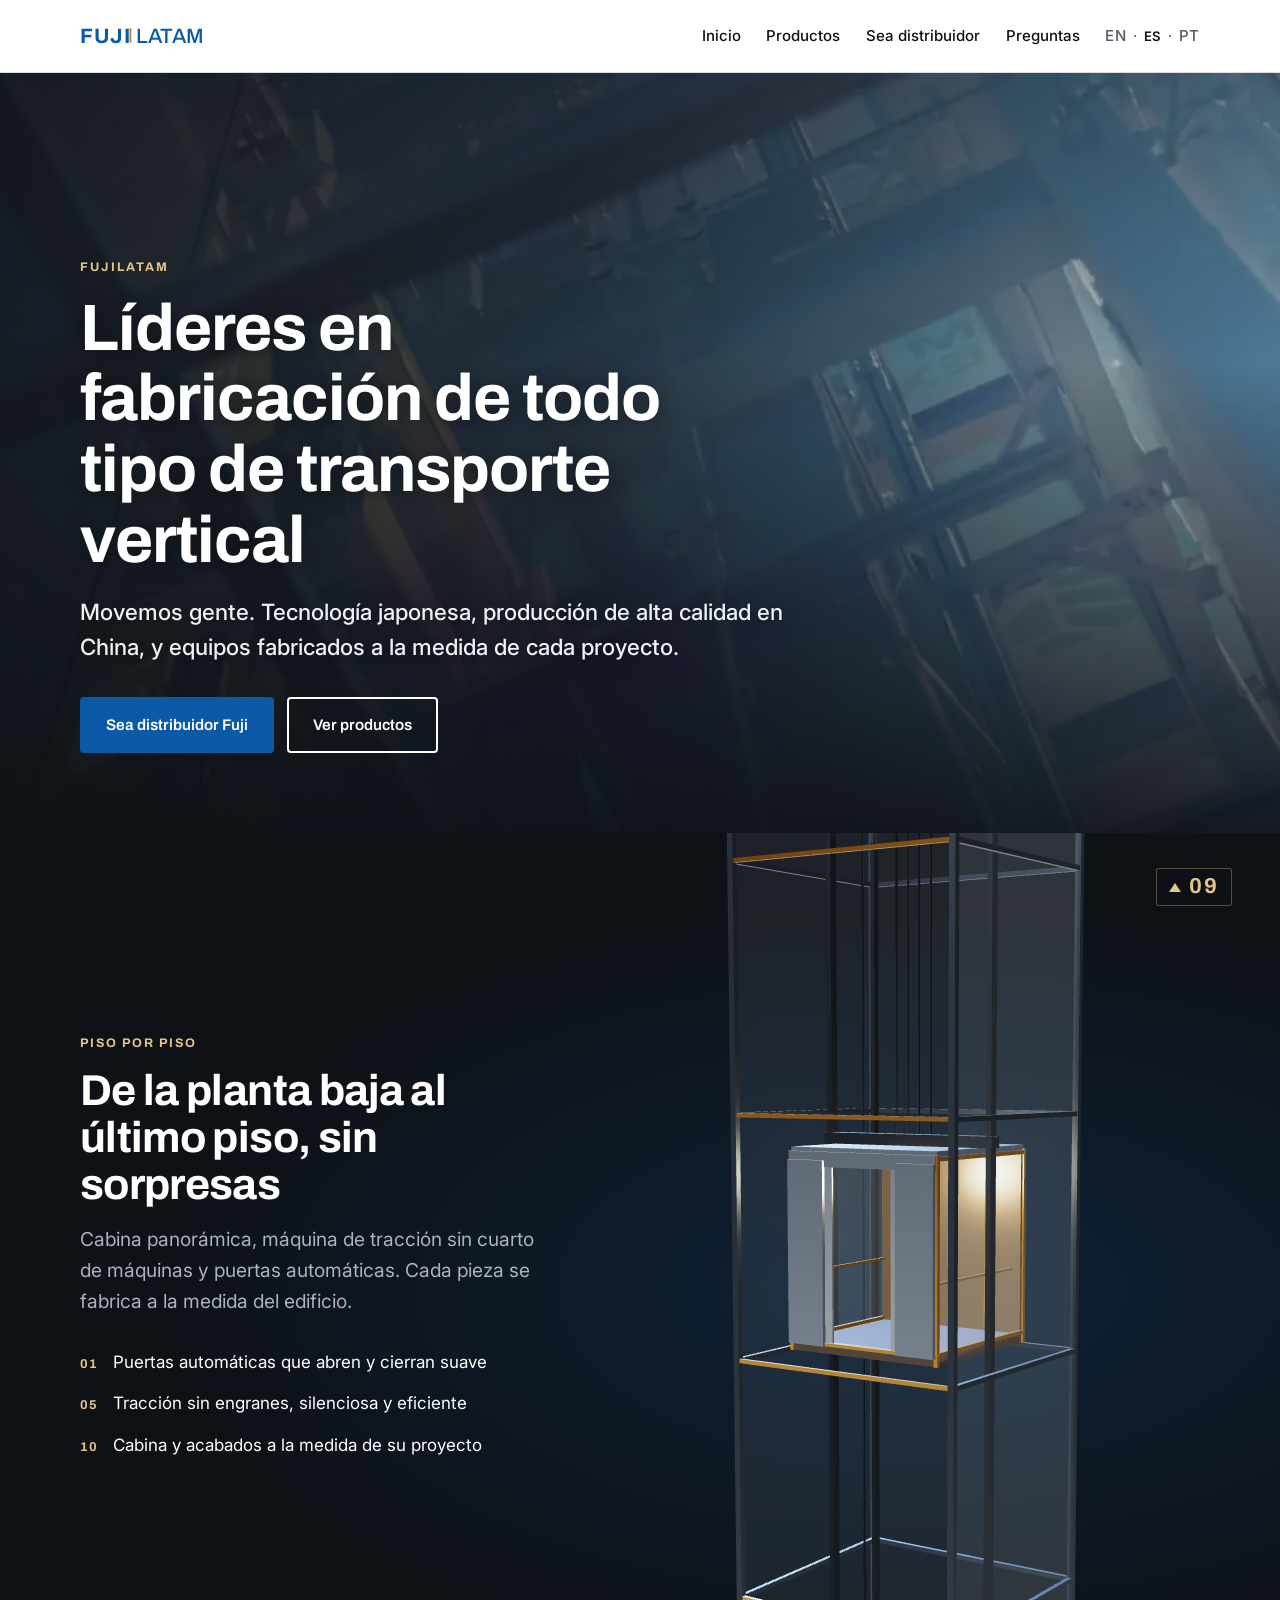
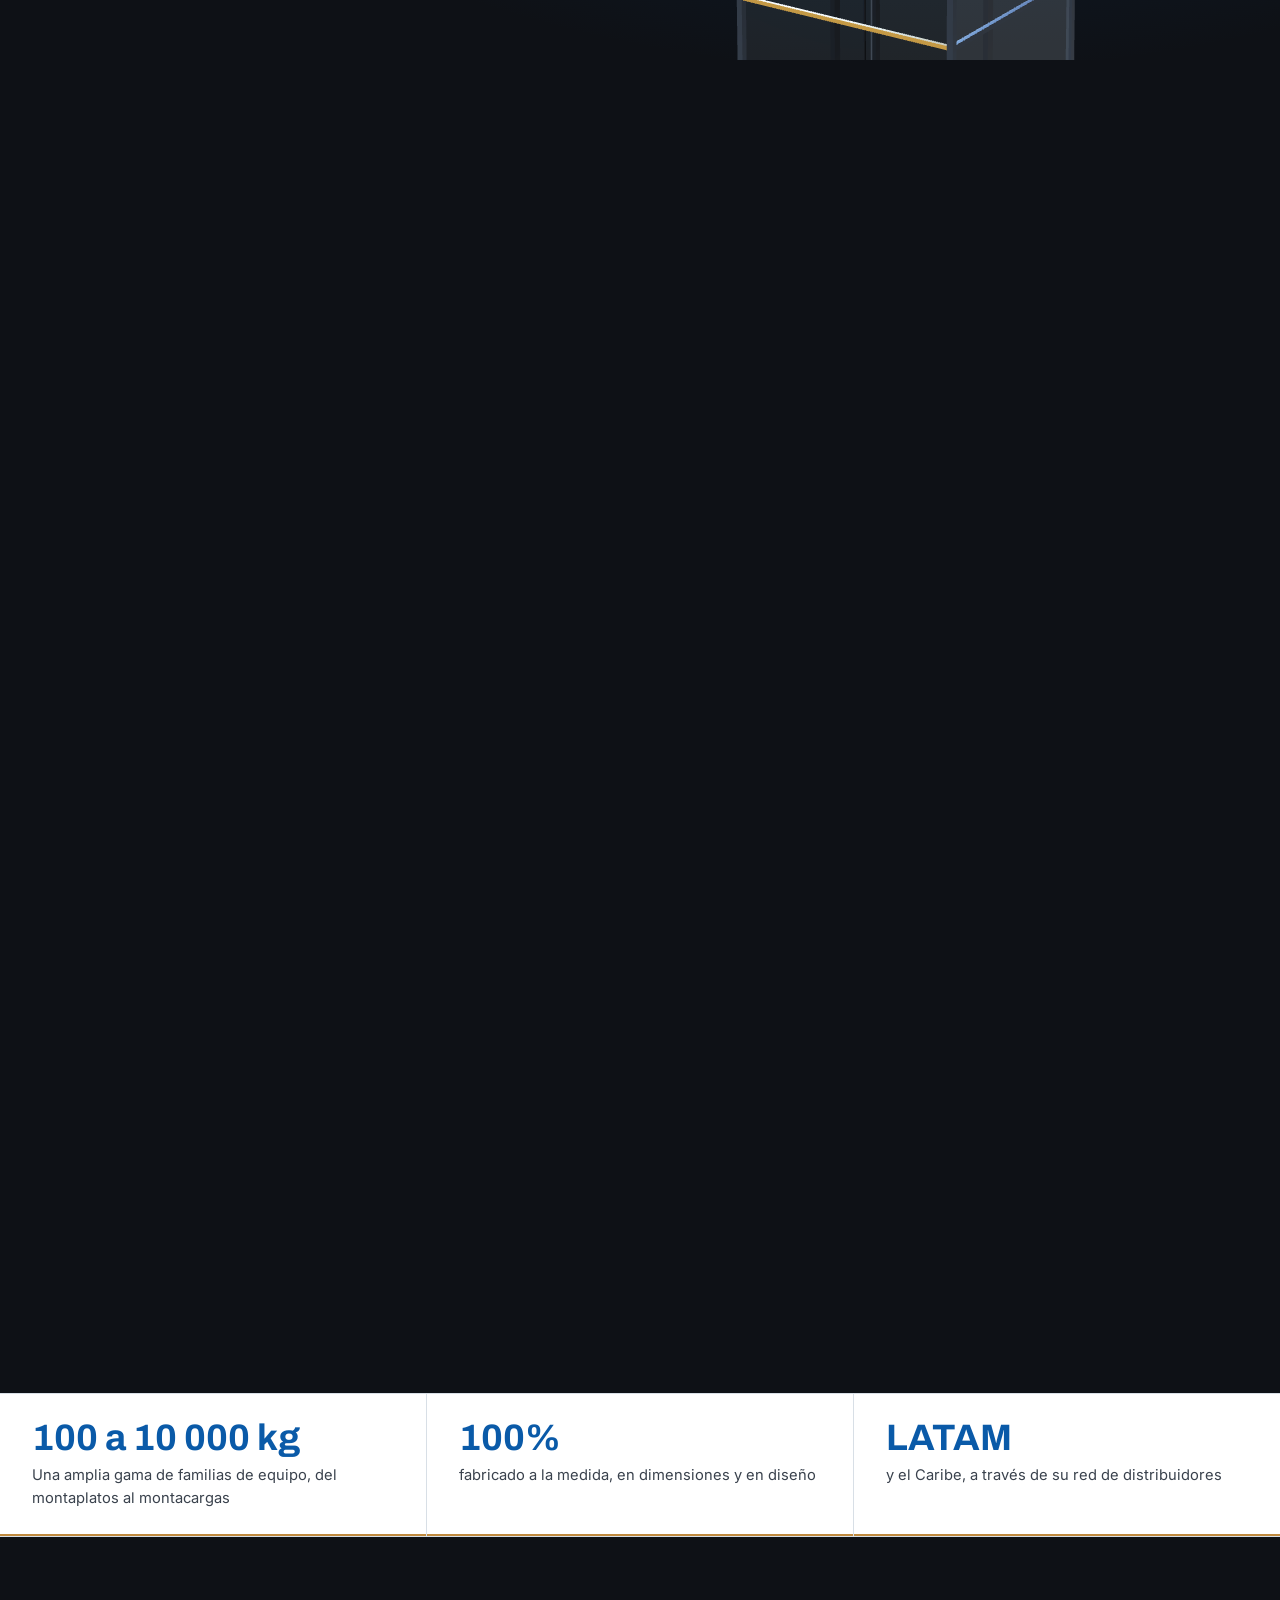
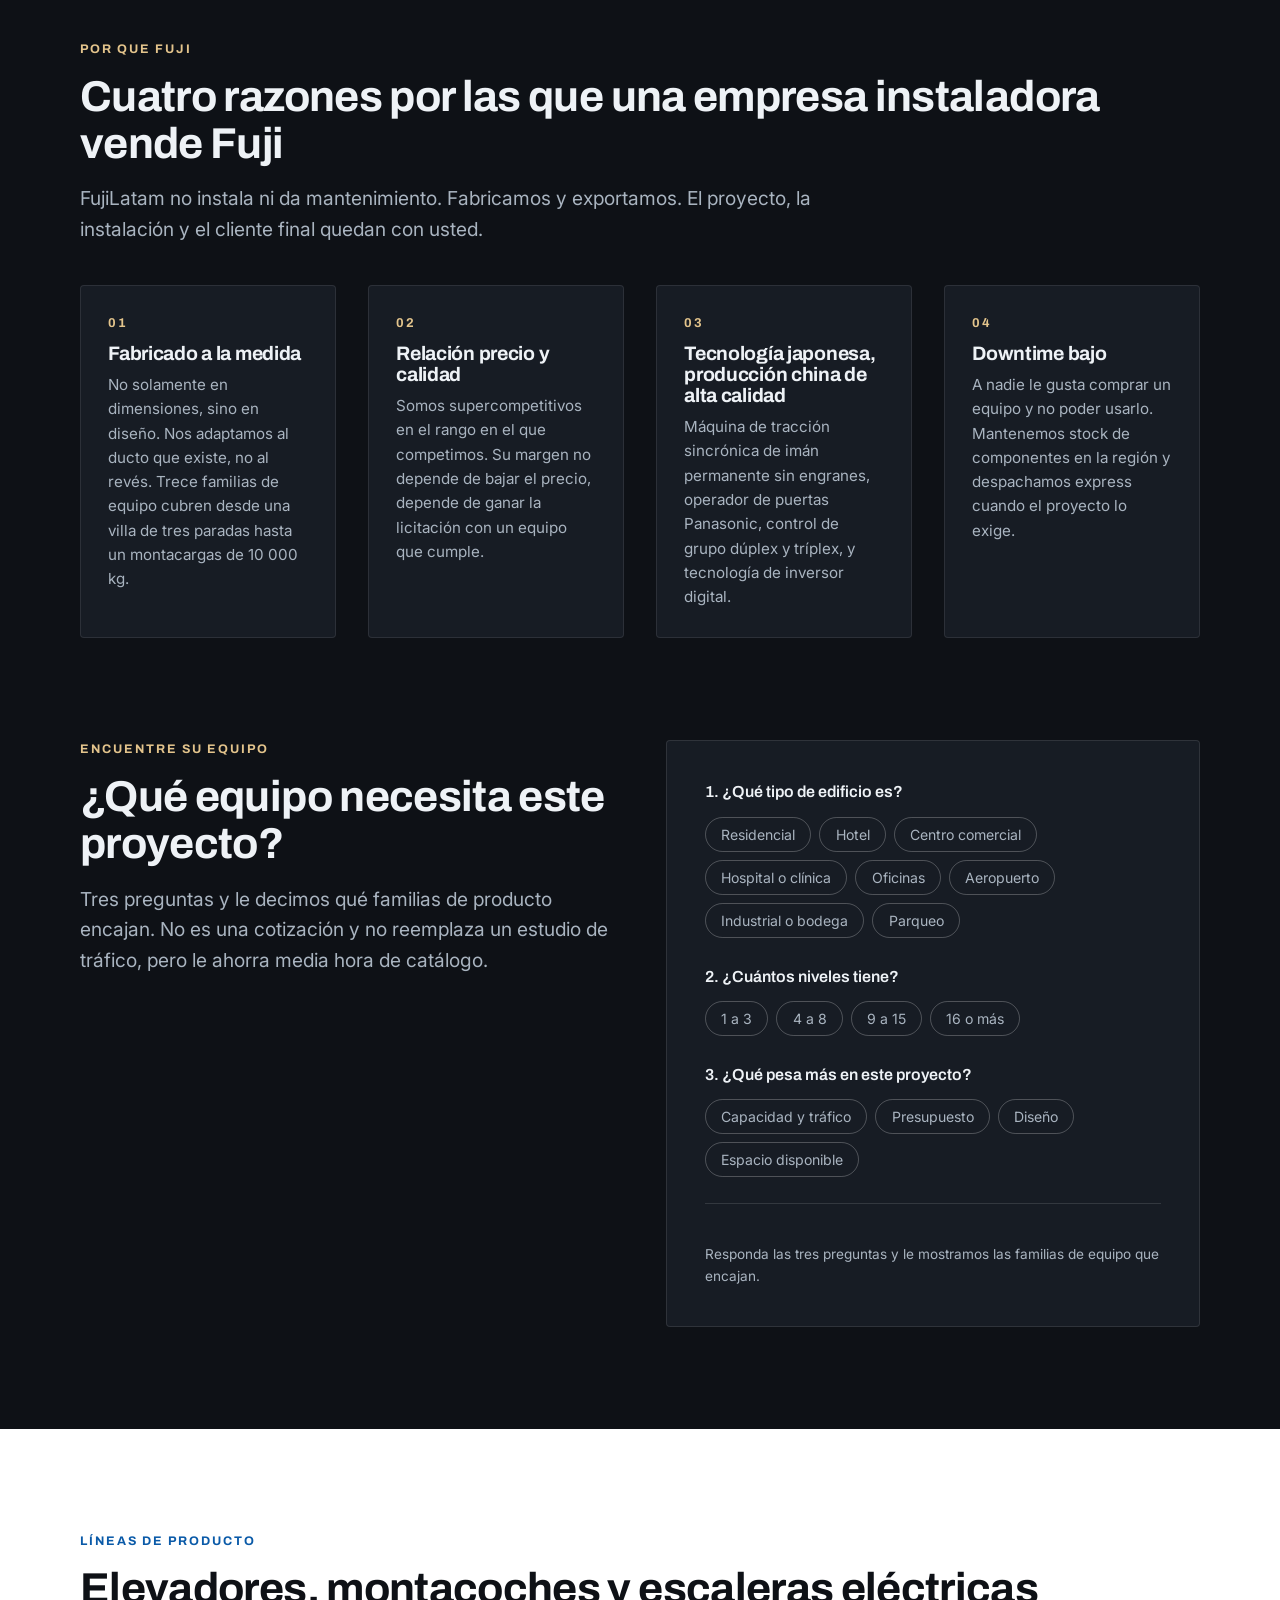
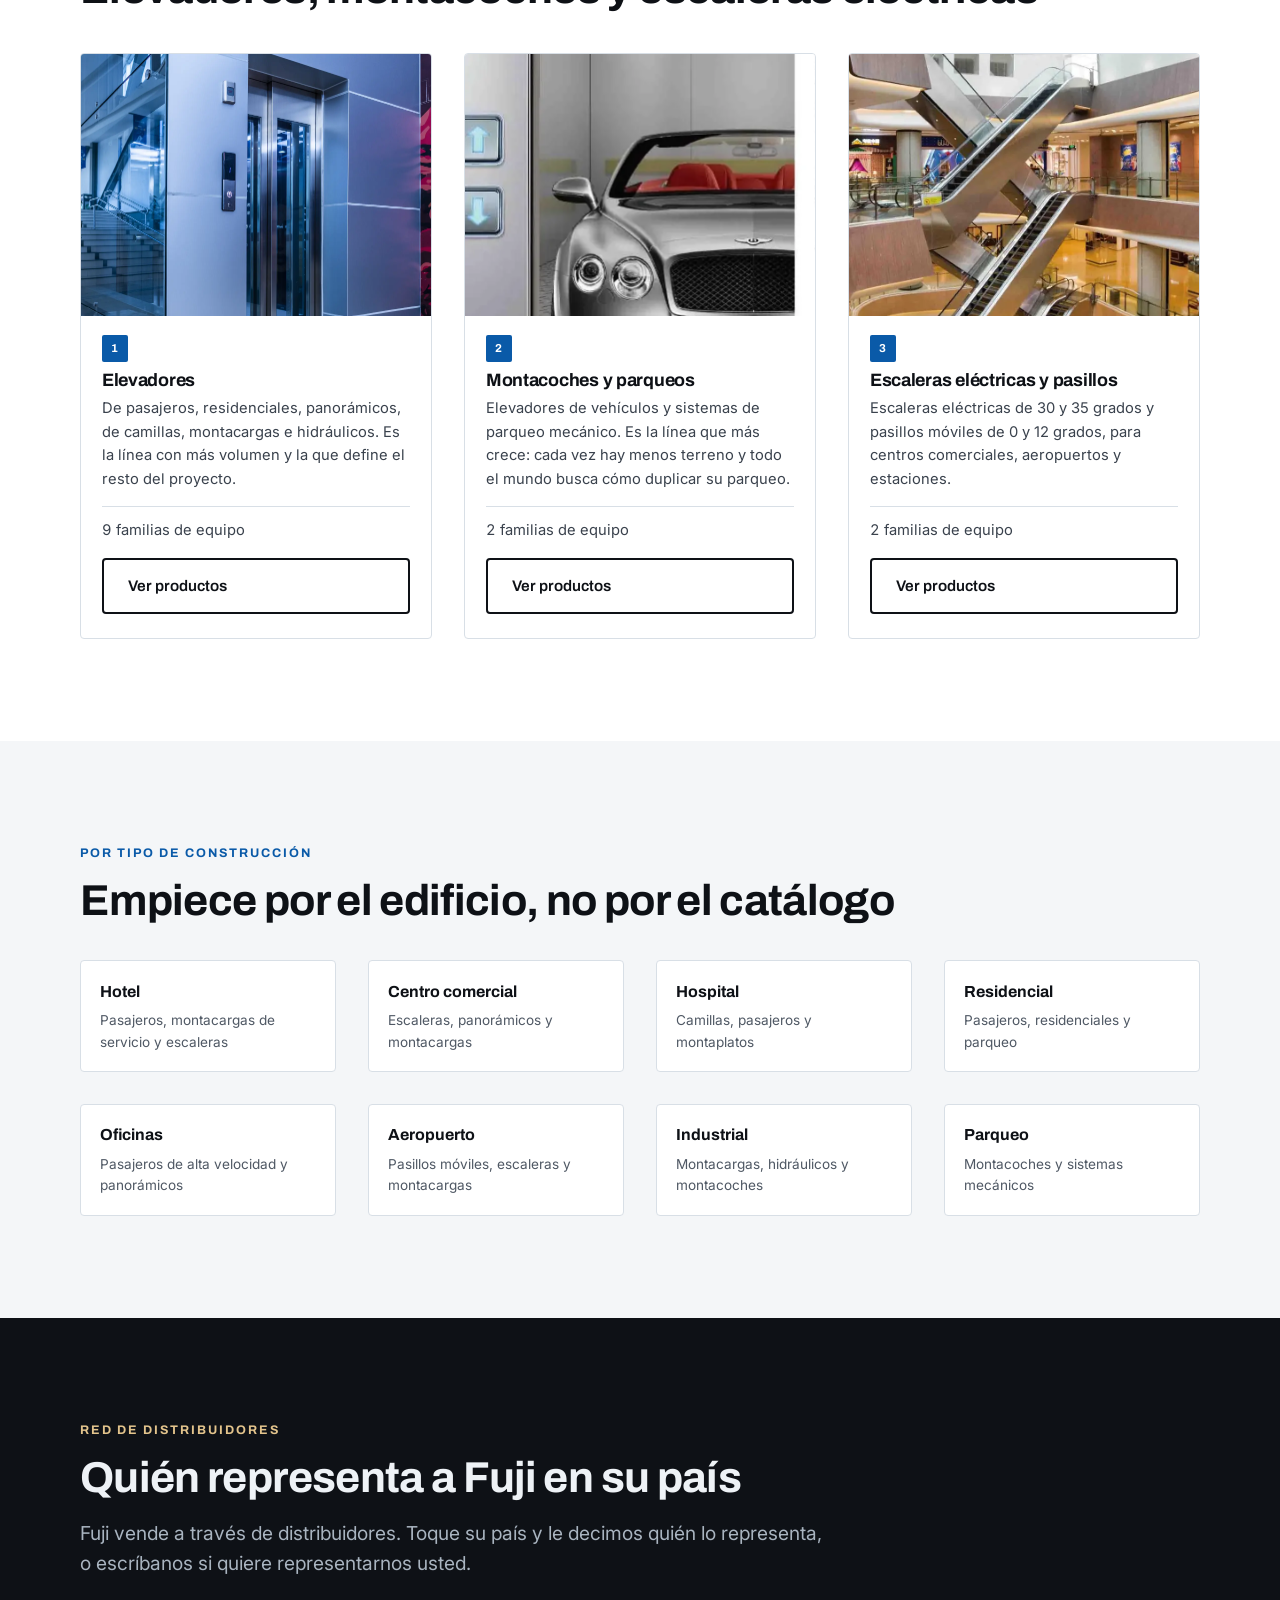
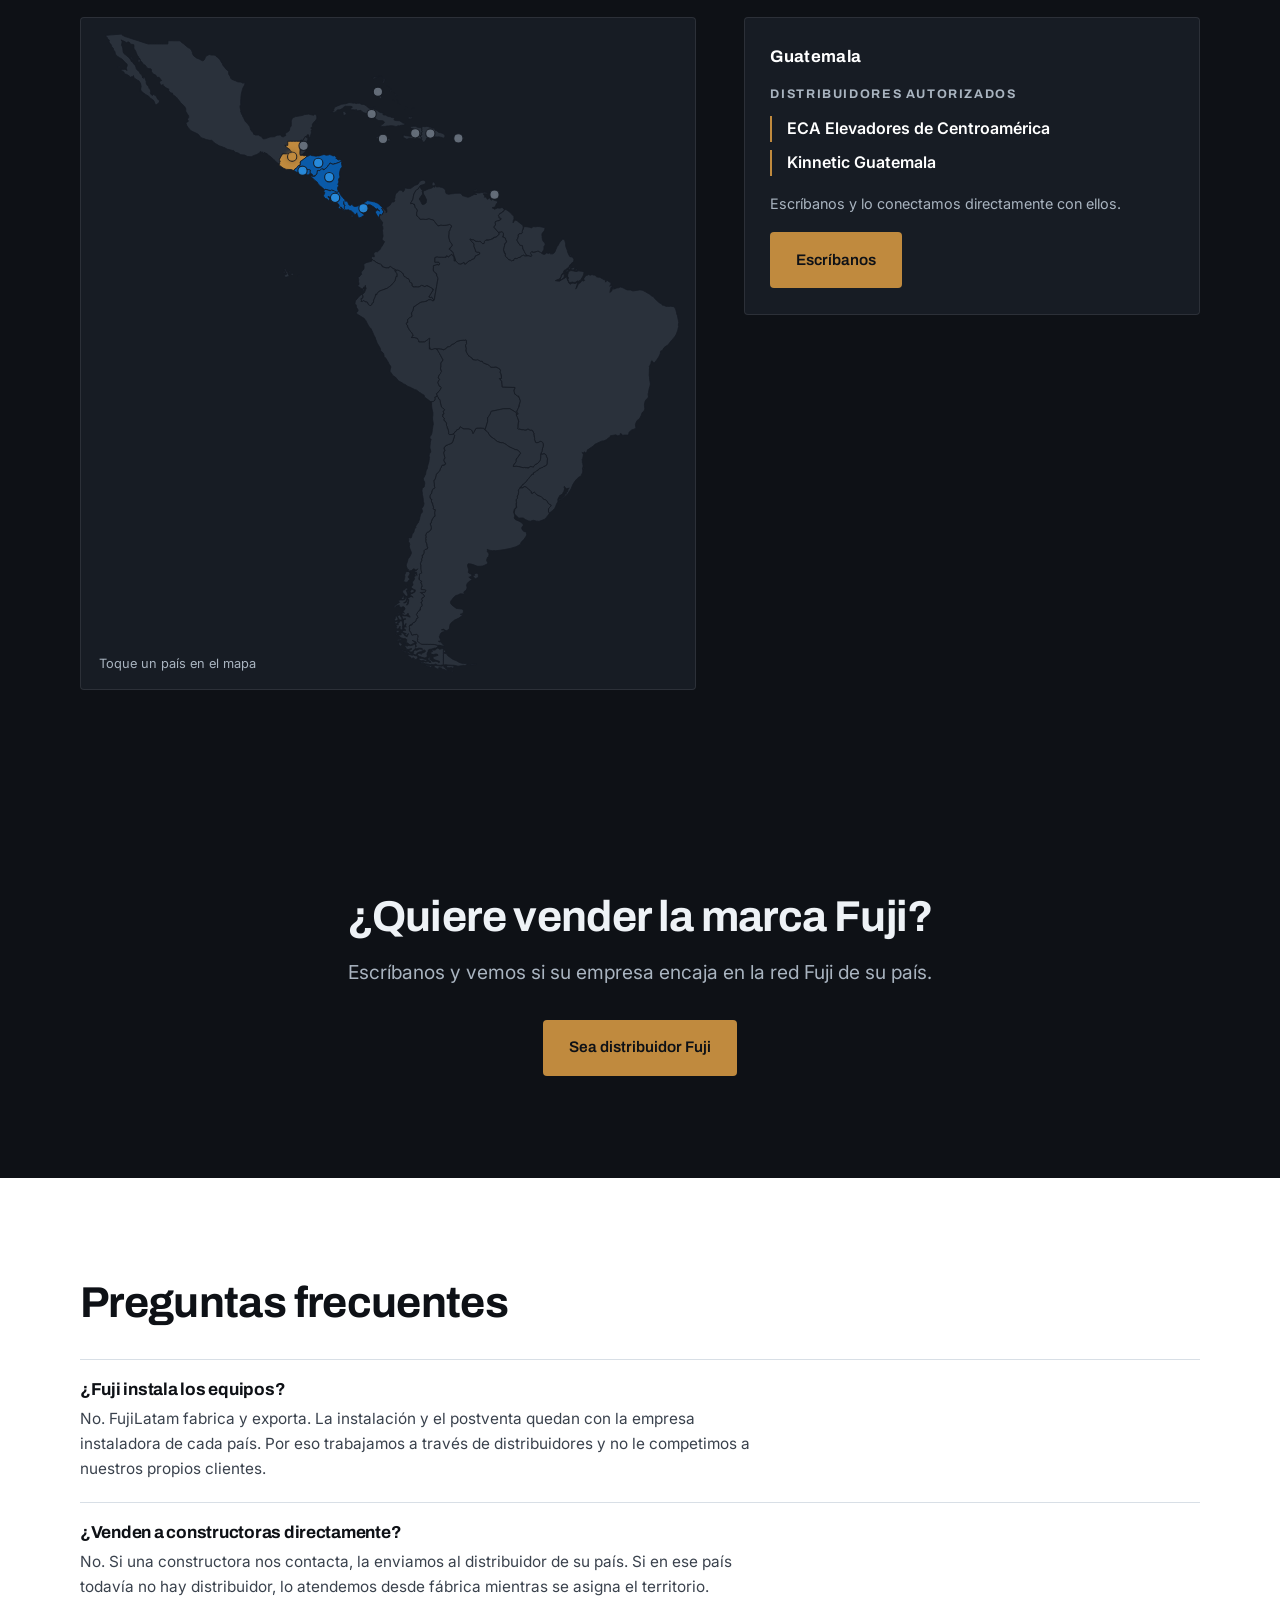
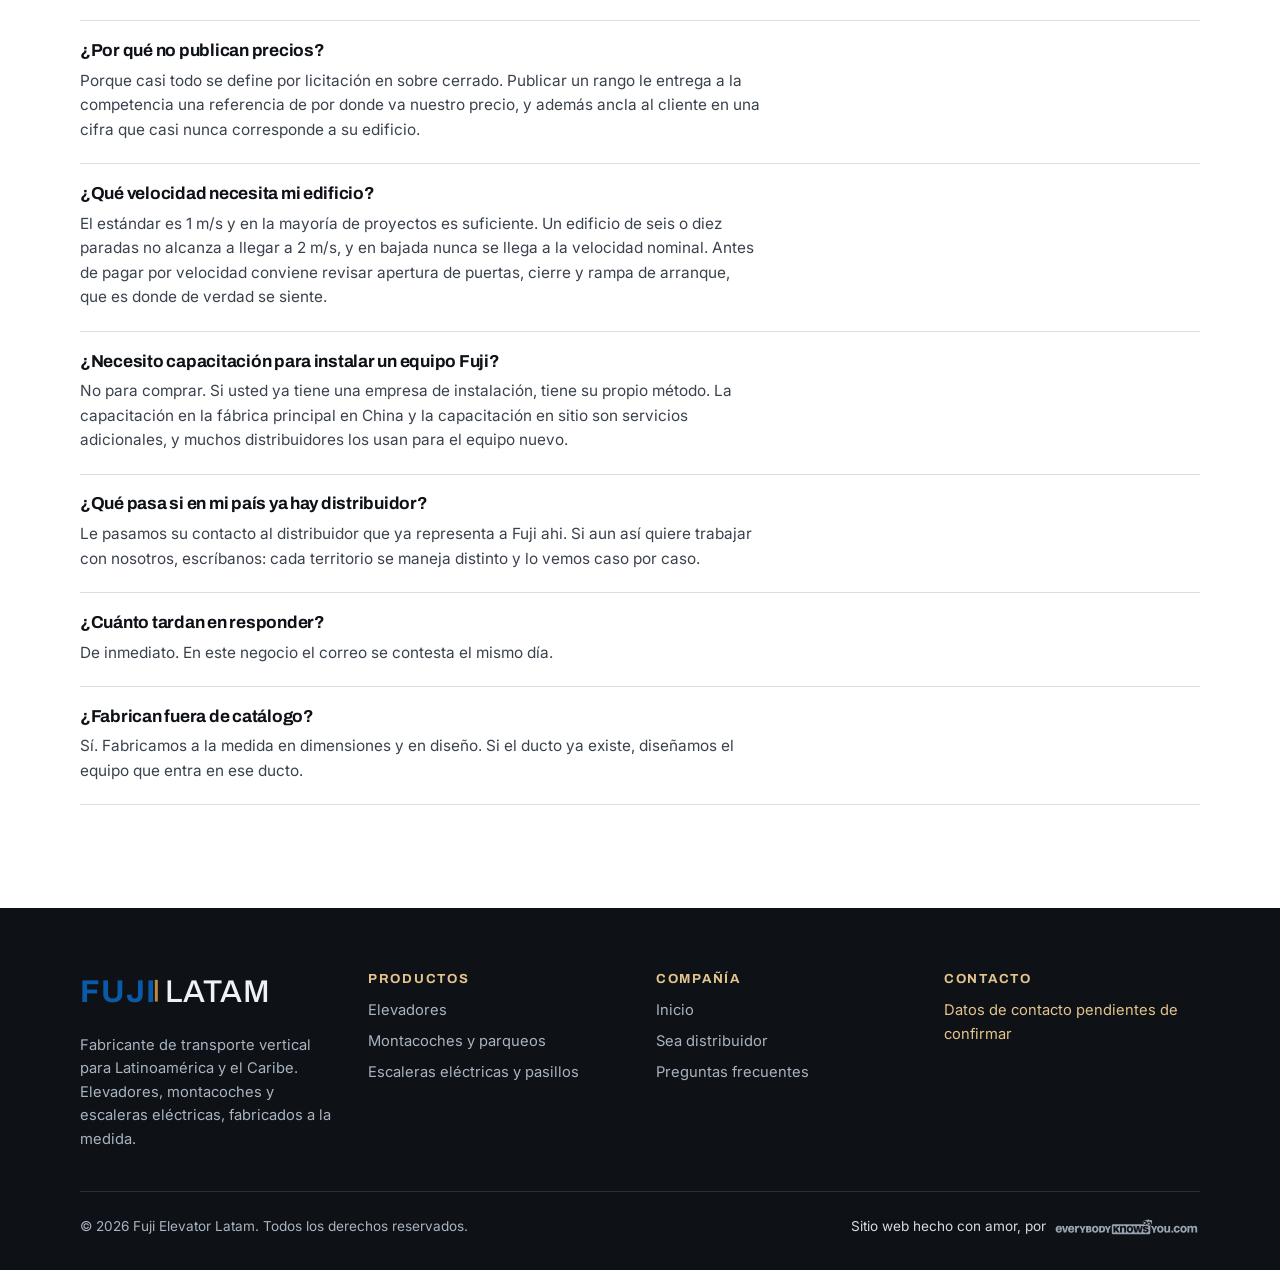
==== commit 4f6ca66f: "Home: 3D elevator ride section below the hero Co-Authored-By: Claude Opus 5.5 <noreply@anthropic.com" ====
--- a/es/index.html
+++ b/es/index.html
@@ -354,7 +354,7 @@
    "name": "FujiLatam vertical transport",
    "description": "Movemos gente. Tecnología japonesa, producción de alta calidad en China, y equipos fabricados a la medida de cada proyecto.",
    "thumbnailUrl": "https://fujielevatorlatam.com/assets/images/hero/hero-poster-fujilatam-fujielevatorlatam.com.webp",
-   "uploadDate": "2026-09-22",
+   "uploadDate": "2026-10-27",
    "duration": "PT16S",
    "contentUrl": "https://fujielevatorlatam.com/assets/video/fujilatam-hero-fujielevatorlatam.com.mp4",
    "publisher": {
@@ -379,6 +379,7 @@
 <main>
 
 <section class="hero">
+  <div class="hero__stage">
   <div class="hero__media">
     <video autoplay muted loop playsinline preload="metadata"
            poster="../assets/images/hero/hero-poster-fujilatam-fujielevatorlatam.com.webp"
@@ -395,6 +396,22 @@
       <a class="btn btn--primary" href="distributors.html">Sea distribuidor Fuji</a>
       <a class="btn btn--ghost" style="color:#fff" href="products.html">Ver productos</a>
     </div>
+  </div>
+  </div>
+</section>
+
+<section class="ride" data-ride3d aria-label="De la planta baja al último piso, sin sorpresas">
+  <div class="ride__stage">
+    <div class="ride__3d" data-elevator3d aria-hidden="true">
+      <div class="lift-ind"><span class="lift-ind__arrow" data-dir=""></span><span class="lift-ind__n">01</span></div>
+    </div>
+    <div class="ride__copy wrap">
+      <p class="eyebrow">Piso por piso</p>
+      <h2>De la planta baja al último piso, sin sorpresas</h2>
+      <p class="lede ride__lede">Cabina panorámica, máquina de tracción sin cuarto de máquinas y puertas automáticas. Cada pieza se fabrica a la medida del edificio.</p>
+      <ol class="ride__stops"><li data-at="0.12"><span>01</span>Puertas automáticas que abren y cierran suave</li><li data-at="0.5"><span>05</span>Tracción sin engranes, silenciosa y eficiente</li><li data-at="0.88"><span>10</span>Cabina y acabados a la medida de su proyecto</li></ol>
+    </div>
+    <p class="ride__hint" aria-hidden="true">Desliza</p>
   </div>
 </section>
 
@@ -462,7 +479,7 @@
   <div class="wrap">
     <h2>¿Quiere vender la marca Fuji?</h2>
     <p class="lede" style="margin-top:1rem">Escríbanos y vemos si su empresa encaja en la red Fuji de su país.</p>
-    <p style="margin-top:2rem"><a class="btn btn--brass" href="distributors.html">Sea distribuidor Fuji</a></p>
+    <div class="btnrow"><a class="btn btn--brass" href="distributors.html">Sea distribuidor Fuji</a></div>
   </div>
 </section>
 
@@ -573,5 +590,6 @@
 <script src="../assets/js/main.js" defer></script>
 <script src="../assets/js/latam-geo.js" defer></script>
 <script src="../assets/js/map.js" defer></script>
+<script src="../assets/js/elevator3d.js" defer></script>
 </body>
 </html>
--- a/assets/css/styles.css
+++ b/assets/css/styles.css
@@ -53,7 +53,8 @@
 .btn[disabled]{opacity:.45;cursor:not-allowed}
 
 /* ---------- hero ---------- */
-.hero{position:relative;min-height:min(86vh,760px);display:flex;align-items:flex-end;background:var(--dark);overflow:hidden}
+.hero{position:relative;background:var(--dark)}
+.hero__stage{position:relative;min-height:min(86vh,760px);display:flex;align-items:flex-end;overflow:hidden}
 .hero__media{position:absolute;inset:0}
 .hero__media video,.hero__media img{width:100%;height:100%;object-fit:cover}
 .hero__scrim{position:absolute;inset:0;background:linear-gradient(90deg,rgba(14,17,22,.85) 0%,rgba(14,17,22,.62) 45%,rgba(14,17,22,.15) 80%,rgba(14,17,22,0) 100%),linear-gradient(180deg,rgba(14,17,22,.35) 0%,rgba(14,17,22,.05) 38%,rgba(14,17,22,.9) 100%)}
@@ -68,6 +69,18 @@
 .stat{background:var(--bg);padding:1.6rem clamp(1.1rem,3vw,2rem)}
 .stat__n{font-family:var(--font-display);font-size:clamp(1.6rem,3vw,2.3rem);font-weight:700;color:var(--accent);line-height:1}
 .stat__l{font-size:.92rem;color:var(--ink-soft);margin-top:.45rem}
+/* a row of buttons never relies on inline spacing: in a paragraph they overlap
+   once they wrap on a phone */
+.btnrow{display:flex;flex-wrap:wrap;gap:.8rem;margin-top:2rem}
+.center .btnrow{justify-content:center}
+/* three stats in a two column grid leave an empty cell on a phone, and the
+   first number wraps mid figure, so below this width each stat is its own row */
+@media(max-width:760px){
+  .stats{grid-template-columns:1fr}
+  .stat{text-align:center;padding:1.35rem clamp(1.1rem,3vw,2rem)}
+  .stat__n{font-size:1.7rem}
+  .stat__l{margin-top:.3rem;font-size:.9rem;max-width:34ch;margin-inline:auto}
+}
 
 /* ---------- grids ---------- */
 .grid{display:grid;gap:clamp(1.1rem,2.5vw,2rem)}
@@ -173,7 +186,7 @@
   .nav a{padding:.7rem 0;width:100%;border-bottom:1px solid var(--surface-2)}
   .nav .lang{padding-top:.9rem}
   .nav-toggle{display:block}
-  .hero{min-height:78vh}
+  .hero__stage{min-height:78vh}
 }
 @media(prefers-reduced-motion:reduce){
   .reveal{opacity:1;transform:none;transition:none}
@@ -294,3 +307,47 @@
 .form__status.is-error{color:var(--brass-dk)}
 .field select:disabled{opacity:.6}
 [hidden]{display:none!important}
+
+/* ---------- 3D elevator ride (section under the hero) ----------
+   Hidden unless elevator3d.js confirms WebGL and adds .is-3d. The section is
+   taller than the screen and its stage stays pinned, so scrolling drives the
+   ride: doors close, the car climbs ten floors, doors open at the top. */
+.ride{display:none;position:relative;background:var(--dark);color:var(--on-dark);--hdr:73px}
+.ride.is-3d,.ride.is-3d-static{display:block}
+.ride.is-3d{height:240vh}
+.ride__stage{position:relative;height:calc(100vh - var(--hdr));overflow:hidden;display:flex;align-items:center;background:radial-gradient(ellipse at 72% 55%,rgba(10,90,168,.22),transparent 60%),var(--dark)}
+@supports (height:100svh){.ride__stage{height:calc(100svh - var(--hdr))}}
+.ride.is-3d .ride__stage{position:sticky;top:var(--hdr)}
+.ride__3d{position:absolute;top:0;right:0;bottom:0;width:58%;z-index:1;pointer-events:none;-webkit-mask-image:linear-gradient(90deg,transparent 0,#000 18%);mask-image:linear-gradient(90deg,transparent 0,#000 18%)}
+.ride__3d canvas{width:100%;height:100%;display:block}
+.ride__copy{position:relative;z-index:2;width:100%}
+.ride__copy>*{max-width:30rem}
+.ride h2{color:#fff}
+.ride .eyebrow{color:var(--brass-lt)}
+.ride__lede{margin-top:1rem;color:var(--on-dark-soft)}
+.ride__stops{list-style:none;margin-top:2rem;display:flex;flex-direction:column;gap:.9rem}
+.ride__stops li{display:flex;align-items:baseline;gap:.9rem;color:var(--on-dark-soft);opacity:.45;transform:translateX(-6px);transition:opacity .5s,transform .5s,color .5s}
+.ride__stops li span{font-family:var(--font-display);font-weight:700;font-size:.8rem;letter-spacing:.1em;color:var(--brass-lt);min-width:2.2ch;font-variant-numeric:tabular-nums}
+.ride__stops li.is-on{opacity:1;transform:none;color:#fff}
+.lift-ind{position:absolute;top:clamp(1rem,4vh,2.2rem);right:clamp(1rem,4vw,3rem);display:flex;align-items:center;gap:.5rem;padding:.45rem .8rem;border:1px solid rgba(227,196,140,.35);border-radius:3px;background:rgba(14,17,22,.6);backdrop-filter:blur(6px);font-family:var(--font-display);font-weight:700;color:var(--brass-lt);letter-spacing:.08em;font-variant-numeric:tabular-nums}
+.lift-ind__n{font-size:1.35rem;line-height:1;min-width:2ch;text-align:center}
+.lift-ind__arrow{width:0;height:0;border-left:6px solid transparent;border-right:6px solid transparent;opacity:.25;border-bottom:9px solid var(--brass-lt);transition:opacity .2s,transform .2s}
+.lift-ind__arrow[data-dir="up"]{opacity:1}
+.lift-ind__arrow[data-dir="down"]{opacity:1;transform:rotate(180deg)}
+.ride__hint{display:none}
+.ride.is-3d .ride__hint{display:block;position:absolute;left:50%;bottom:1.1rem;transform:translateX(-50%);z-index:3;margin:0;font-size:.72rem;font-weight:700;letter-spacing:.18em;text-transform:uppercase;color:var(--on-dark-soft);transition:opacity .4s}
+.ride.is-3d .ride__hint::after{content:"";display:block;width:1px;height:28px;margin:.5rem auto 0;background:linear-gradient(var(--brass-lt),transparent);animation:hintDrop 1.6s ease-in-out infinite}
+.ride__hint.is-gone{opacity:0}
+@keyframes hintDrop{0%{transform:scaleY(0);transform-origin:top}50%{transform:scaleY(1);transform-origin:top}51%{transform-origin:bottom}100%{transform:scaleY(0);transform-origin:bottom}}
+@media(max-width:900px){
+  .ride.is-3d{height:200vh}
+  .ride__stage{align-items:flex-end}
+  .ride__3d{width:100%;bottom:auto;height:60%;-webkit-mask-image:linear-gradient(180deg,#000 65%,transparent 100%);mask-image:linear-gradient(180deg,#000 65%,transparent 100%)}
+  .ride__copy{padding-bottom:1.6rem}
+  .ride h2{font-size:1.45rem}
+  .ride__lede{display:none}
+  .ride__stops{margin-top:1rem;gap:.55rem;font-size:.92rem}
+  .ride.is-3d .ride__hint{display:none}
+  .lift-ind{top:.9rem;right:.9rem}
+}
+@media(prefers-reduced-motion:reduce){.ride.is-3d{height:auto}.ride__stops li{opacity:1;transform:none}}
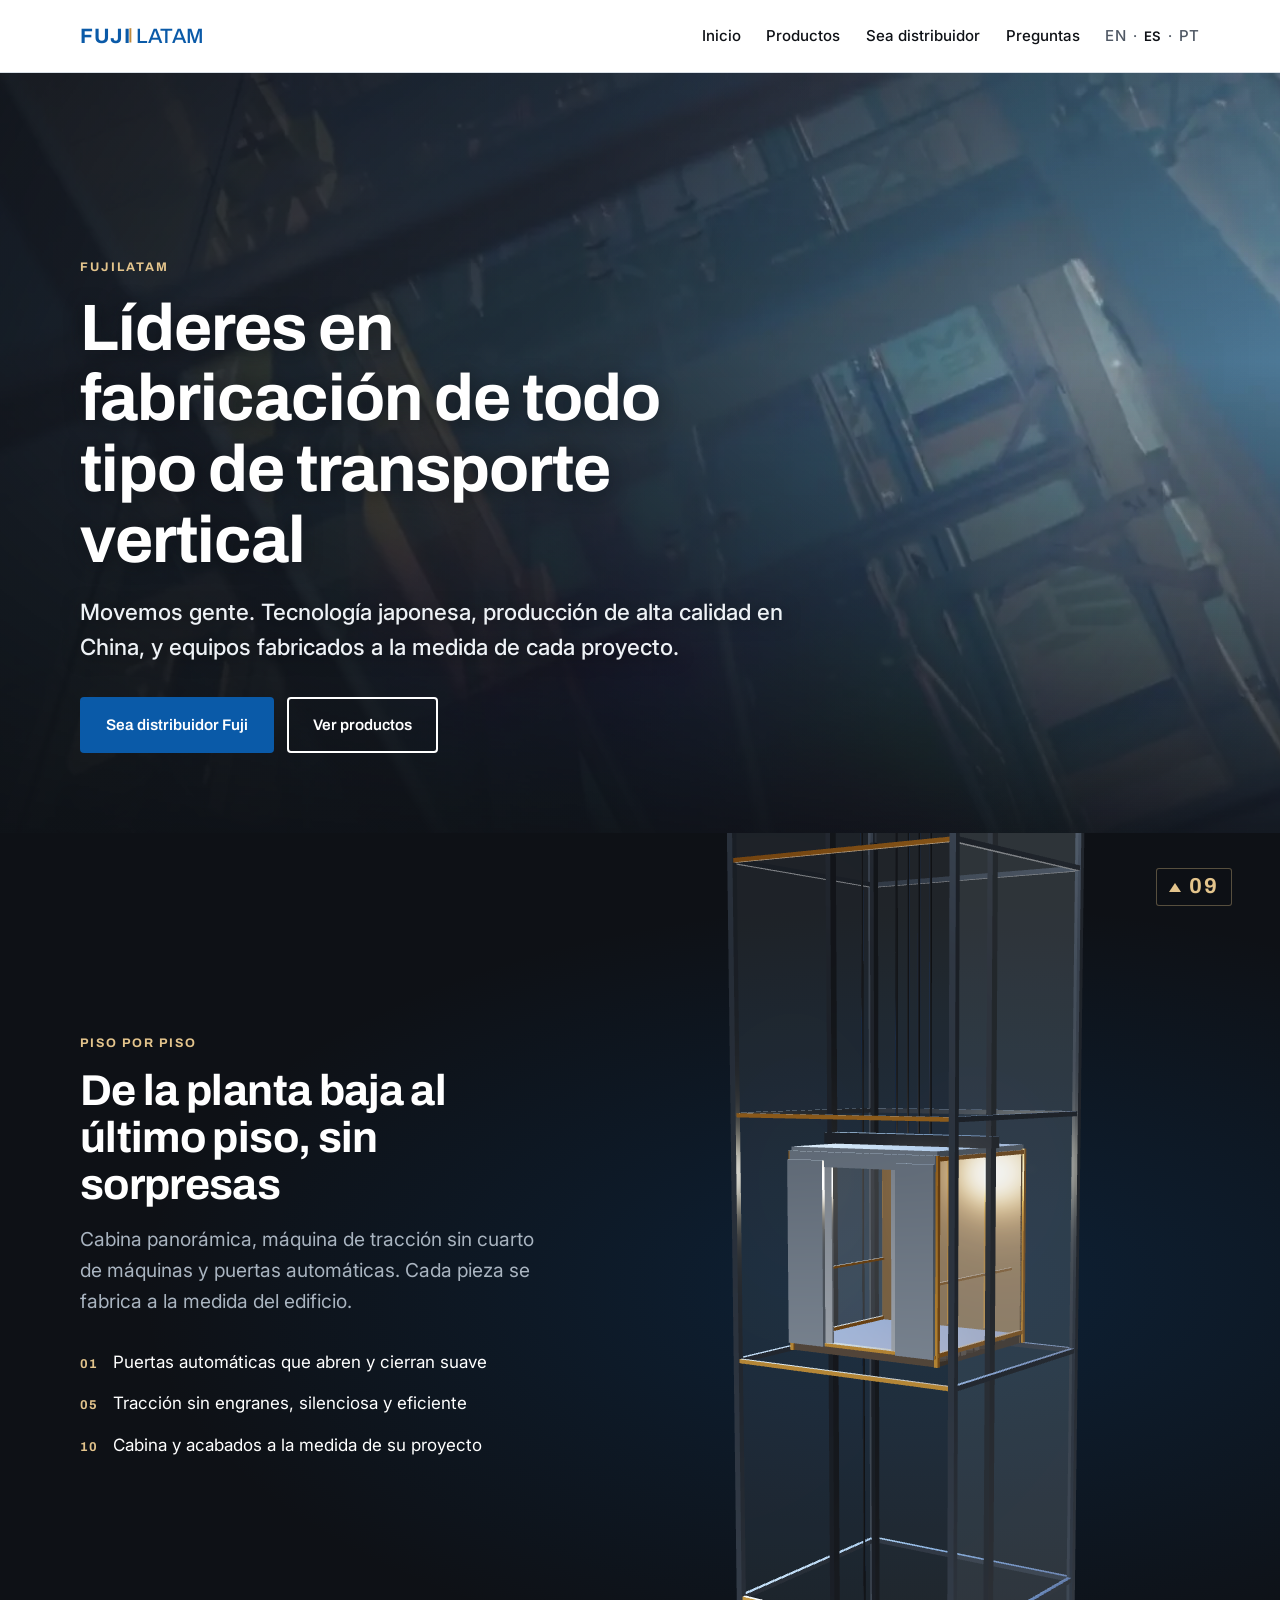
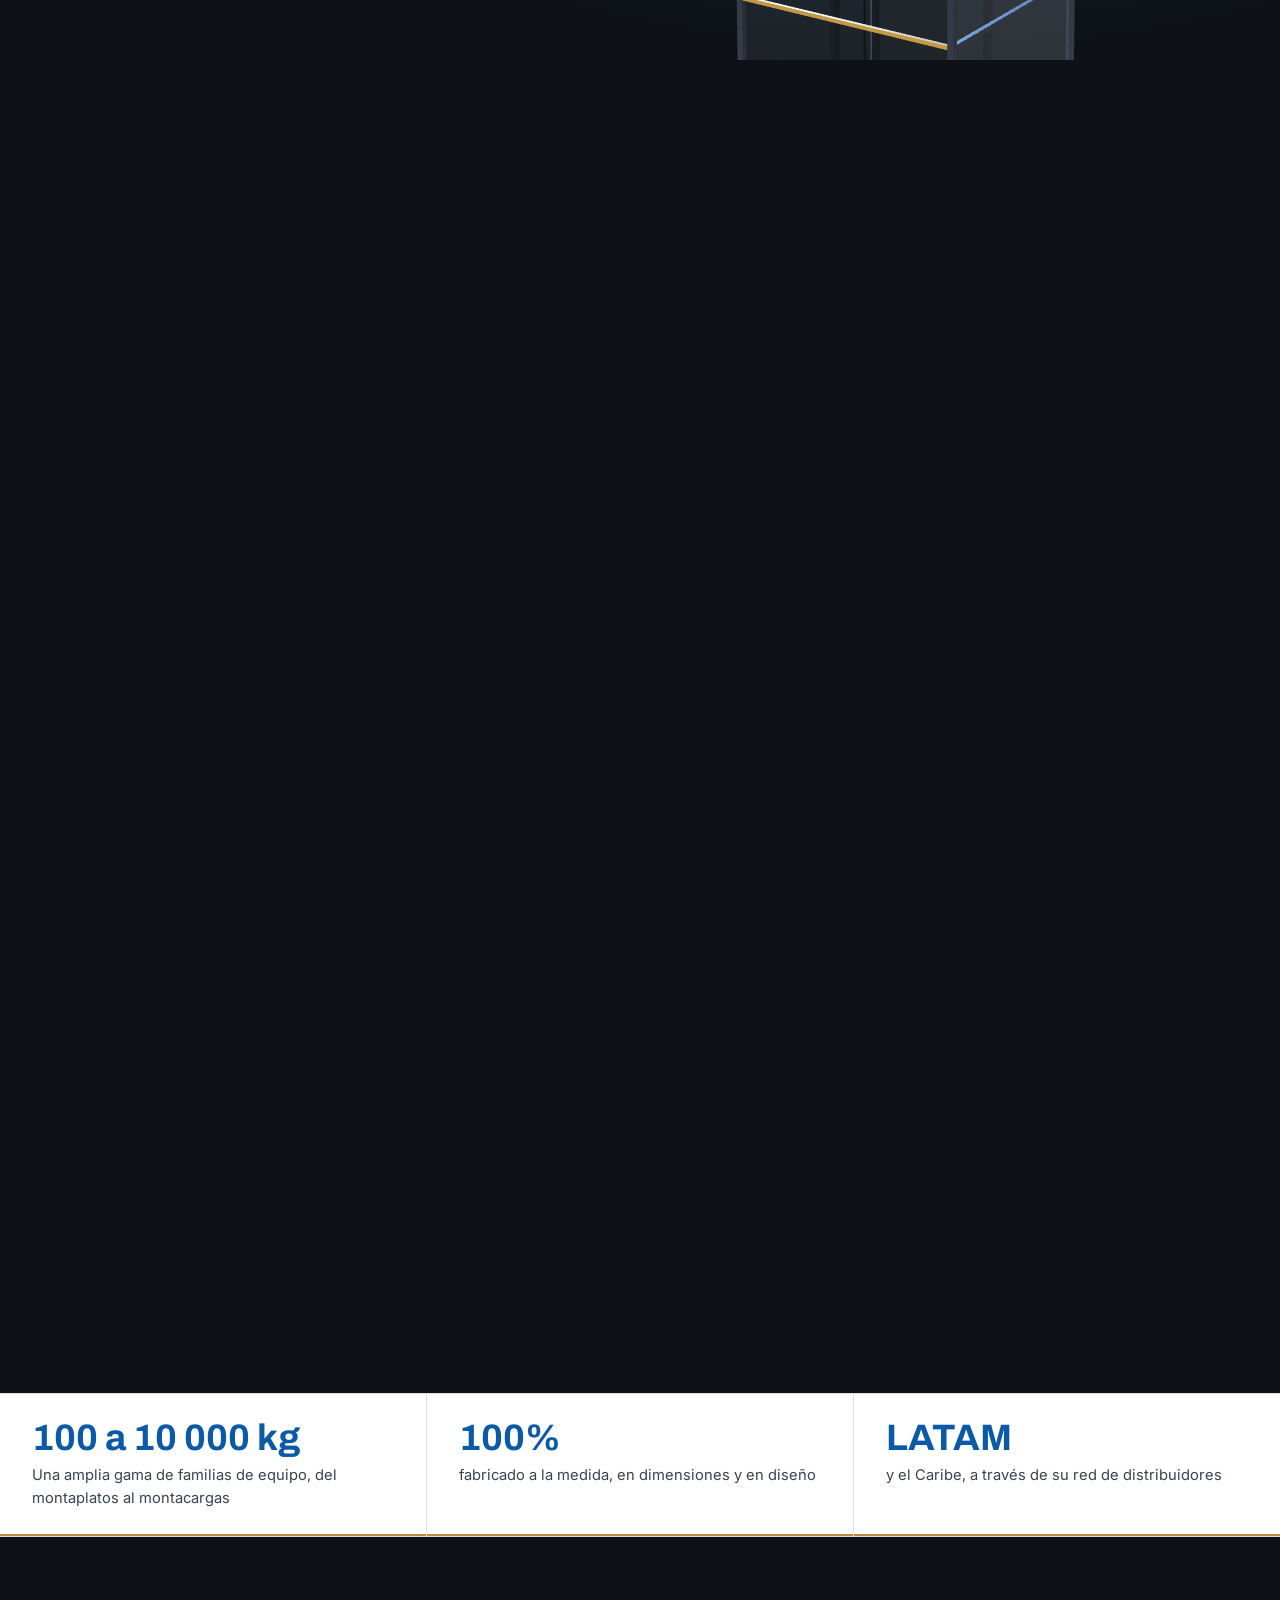
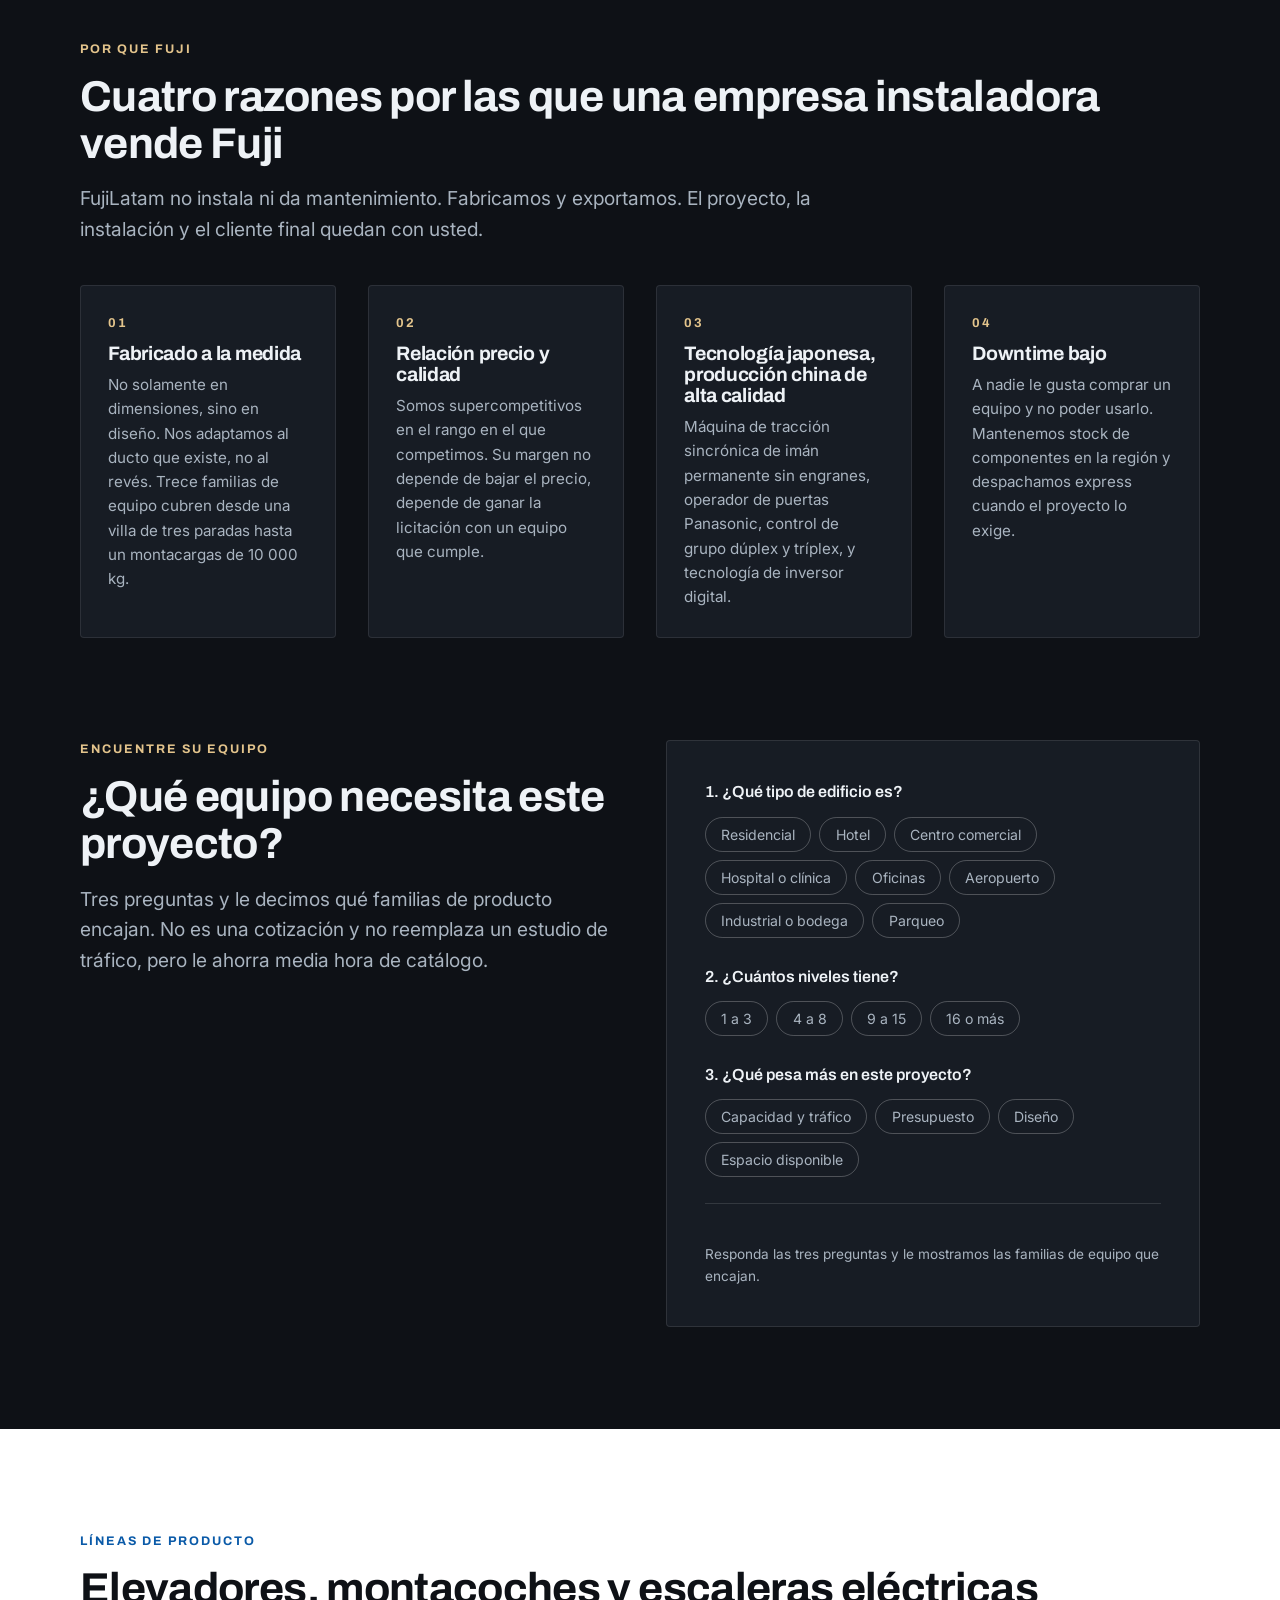
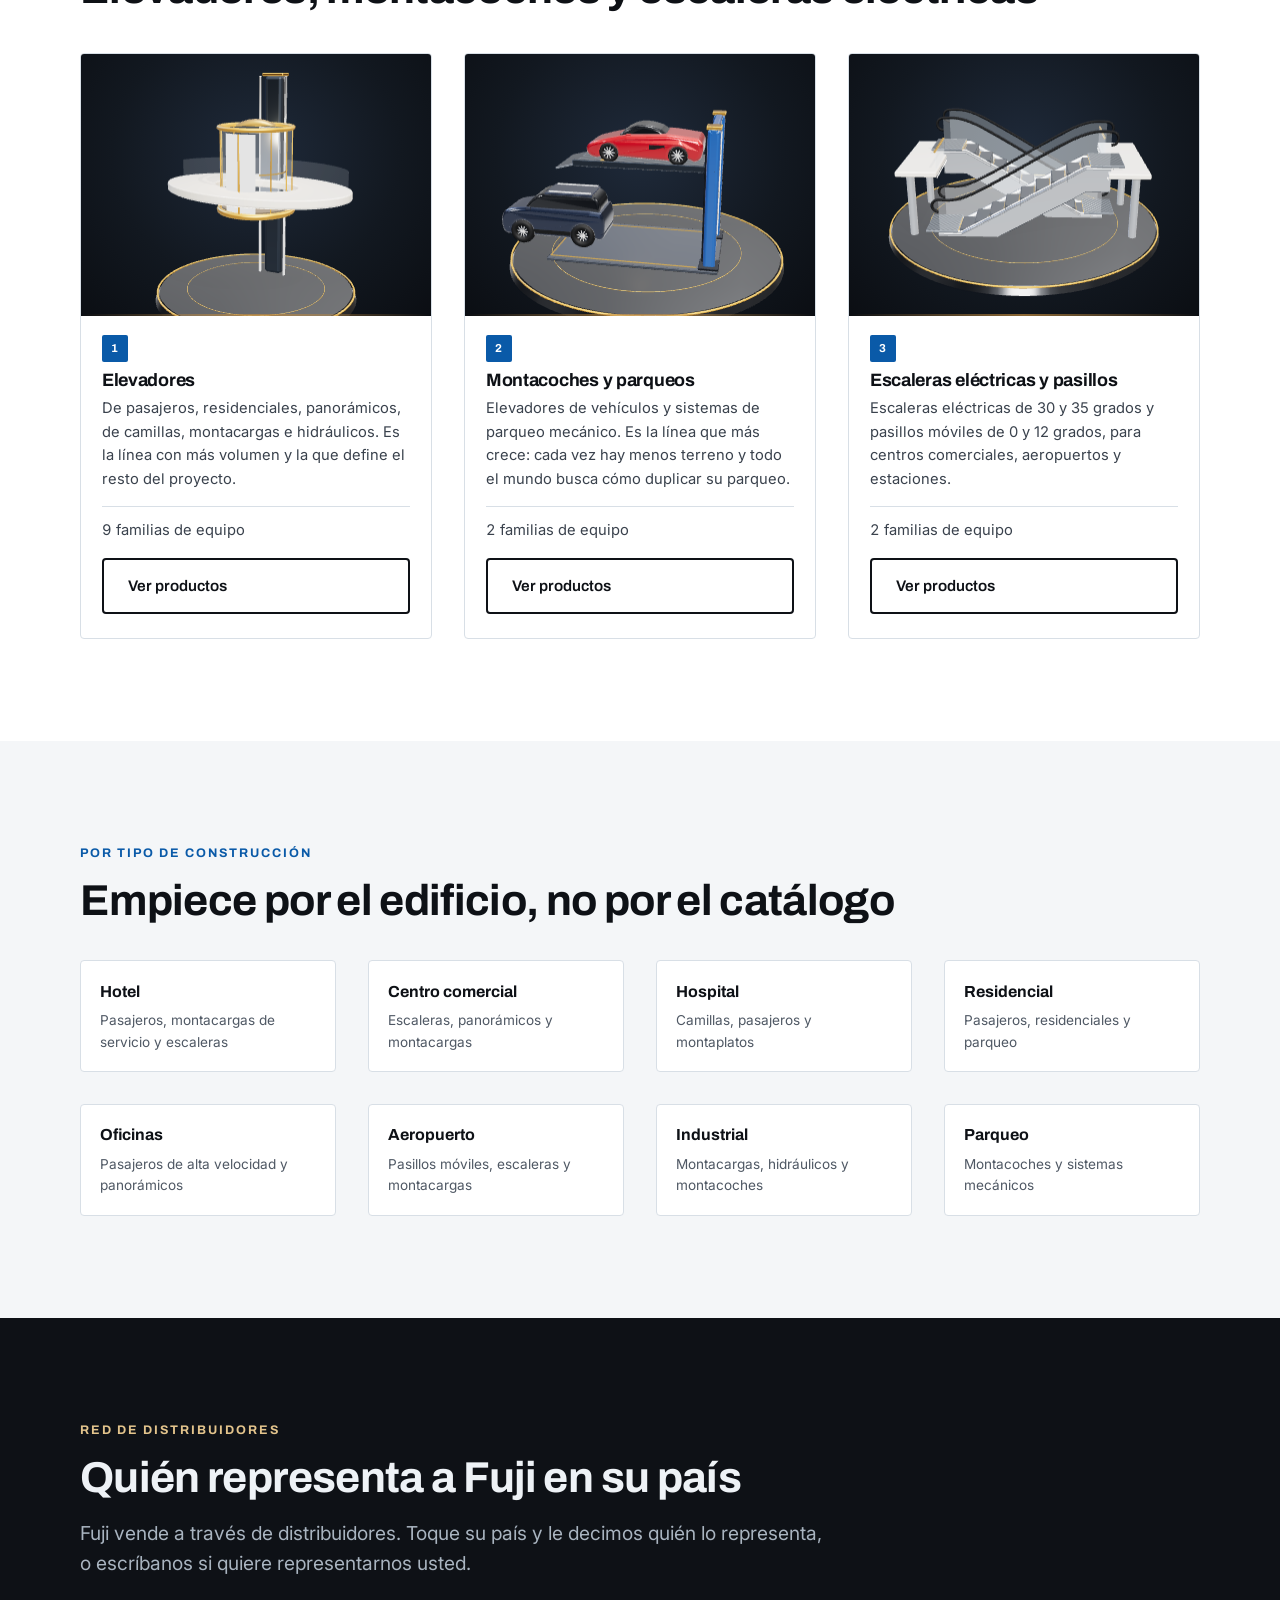
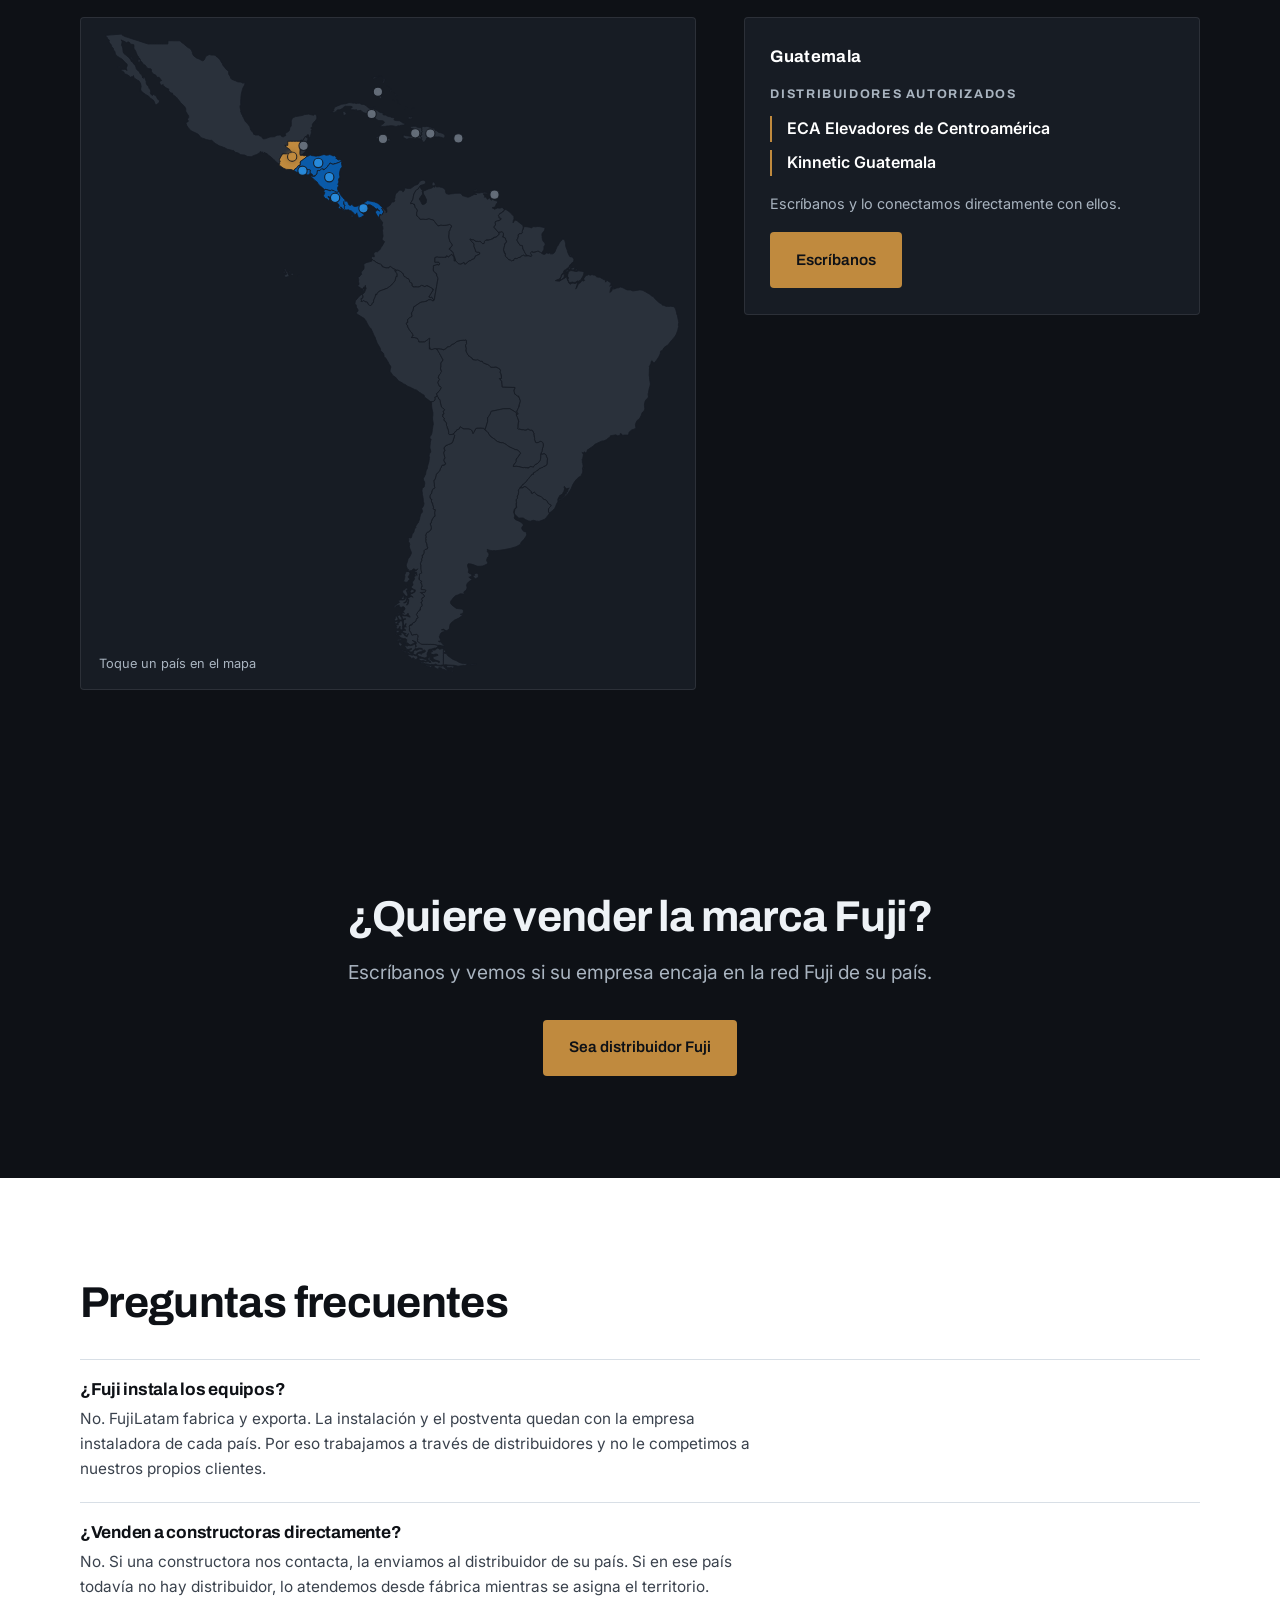
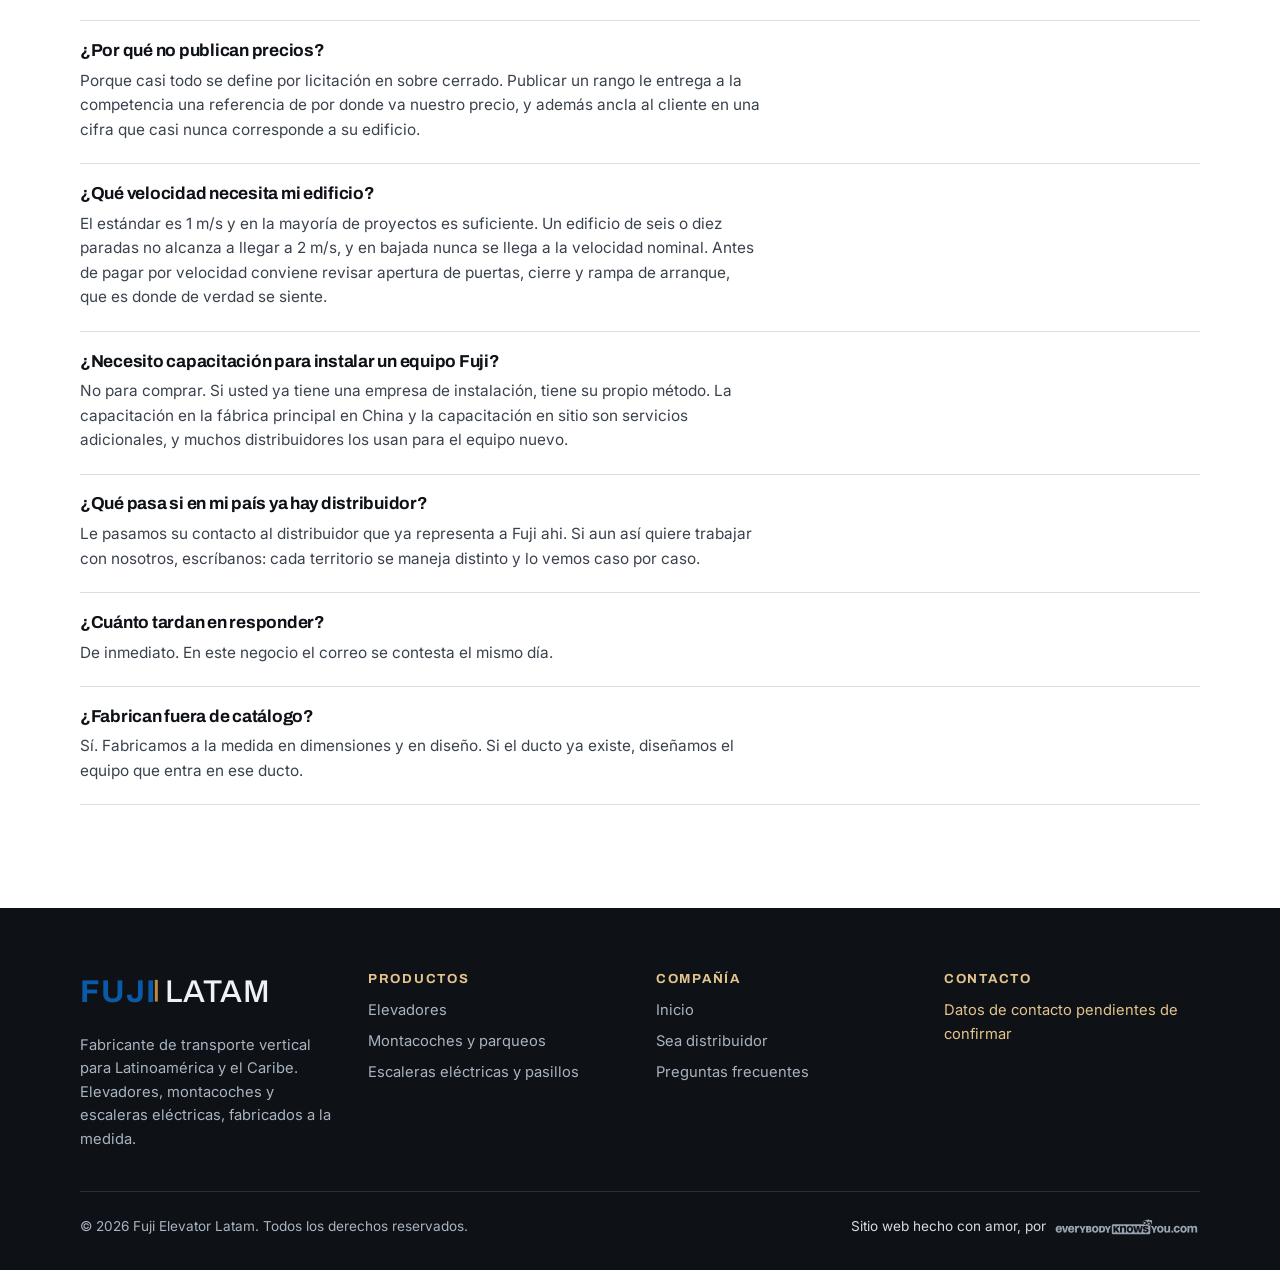
==== commit c2c1b268: "Home: animated 3D models on the three product line cards Co-Authored-By: Claude Opus 5.5 <noreply@an" ====
--- a/es/index.html
+++ b/es/index.html
@@ -354,7 +354,7 @@
    "name": "FujiLatam vertical transport",
    "description": "Movemos gente. Tecnología japonesa, producción de alta calidad en China, y equipos fabricados a la medida de cada proyecto.",
    "thumbnailUrl": "https://fujielevatorlatam.com/assets/images/hero/hero-poster-fujilatam-fujielevatorlatam.com.webp",
-   "uploadDate": "2026-10-27",
+   "uploadDate": "2026-10-28",
    "duration": "PT16S",
    "contentUrl": "https://fujielevatorlatam.com/assets/video/fujilatam-hero-fujielevatorlatam.com.mp4",
    "publisher": {
@@ -451,7 +451,7 @@
   <div class="wrap">
     <p class="eyebrow">Líneas de producto</p>
     <h2>Elevadores, montacoches y escaleras eléctricas</h2>
-    <div class="grid grid--3" style="margin-top:2.5rem"><article class="pcard reveal"><div class="pcard__img"><img src="../assets/images/products/elevadores-linea-fujilatam-fujielevatorlatam.com.webp" alt="Elevadores" loading="lazy" width="1200" height="900"></div><div class="pcard__body"><span class="rank rank--1">1</span><h3>Elevadores</h3><p>De pasajeros, residenciales, panorámicos, de camillas, montacargas e hidráulicos. Es la línea con más volumen y la que define el resto del proyecto.</p><p class="pcard__spec">9 familias de equipo</p><a class="btn btn--ghost" style="margin-top:1rem" href="products.html#elevadores">Ver productos</a></div></article><article class="pcard reveal"><div class="pcard__img"><img src="../assets/images/products/montacoches-fujilatam-fujielevatorlatam.com.webp" alt="Montacoches y parqueos" loading="lazy" width="1200" height="900"></div><div class="pcard__body"><span class="rank rank--1">2</span><h3>Montacoches y parqueos</h3><p>Elevadores de vehículos y sistemas de parqueo mecánico. Es la línea que más crece: cada vez hay menos terreno y todo el mundo busca cómo duplicar su parqueo.</p><p class="pcard__spec">2 familias de equipo</p><a class="btn btn--ghost" style="margin-top:1rem" href="products.html#montacoches">Ver productos</a></div></article><article class="pcard reveal"><div class="pcard__img"><img src="../assets/images/products/escaleras-electricas-fujilatam-fujielevatorlatam.com.webp" alt="Escaleras eléctricas y pasillos" loading="lazy" width="1200" height="900"></div><div class="pcard__body"><span class="rank rank--1">3</span><h3>Escaleras eléctricas y pasillos</h3><p>Escaleras eléctricas de 30 y 35 grados y pasillos móviles de 0 y 12 grados, para centros comerciales, aeropuertos y estaciones.</p><p class="pcard__spec">2 familias de equipo</p><a class="btn btn--ghost" style="margin-top:1rem" href="products.html#escaleras">Ver productos</a></div></article></div>
+    <div class="grid grid--3" style="margin-top:2.5rem"><article class="pcard reveal"><div class="pcard__img"><img src="../assets/images/products/elevadores-linea-fujilatam-fujielevatorlatam.com.webp" alt="Elevadores" loading="lazy" width="1200" height="900"><div class="pcard__3d" data-line3d="elevadores" aria-hidden="true"></div></div><div class="pcard__body"><span class="rank rank--1">1</span><h3>Elevadores</h3><p>De pasajeros, residenciales, panorámicos, de camillas, montacargas e hidráulicos. Es la línea con más volumen y la que define el resto del proyecto.</p><p class="pcard__spec">9 familias de equipo</p><a class="btn btn--ghost" style="margin-top:1rem" href="products.html#elevadores">Ver productos</a></div></article><article class="pcard reveal"><div class="pcard__img"><img src="../assets/images/products/montacoches-fujilatam-fujielevatorlatam.com.webp" alt="Montacoches y parqueos" loading="lazy" width="1200" height="900"><div class="pcard__3d" data-line3d="montacoches" aria-hidden="true"></div></div><div class="pcard__body"><span class="rank rank--1">2</span><h3>Montacoches y parqueos</h3><p>Elevadores de vehículos y sistemas de parqueo mecánico. Es la línea que más crece: cada vez hay menos terreno y todo el mundo busca cómo duplicar su parqueo.</p><p class="pcard__spec">2 familias de equipo</p><a class="btn btn--ghost" style="margin-top:1rem" href="products.html#montacoches">Ver productos</a></div></article><article class="pcard reveal"><div class="pcard__img"><img src="../assets/images/products/escaleras-electricas-fujilatam-fujielevatorlatam.com.webp" alt="Escaleras eléctricas y pasillos" loading="lazy" width="1200" height="900"><div class="pcard__3d" data-line3d="escaleras" aria-hidden="true"></div></div><div class="pcard__body"><span class="rank rank--1">3</span><h3>Escaleras eléctricas y pasillos</h3><p>Escaleras eléctricas de 30 y 35 grados y pasillos móviles de 0 y 12 grados, para centros comerciales, aeropuertos y estaciones.</p><p class="pcard__spec">2 familias de equipo</p><a class="btn btn--ghost" style="margin-top:1rem" href="products.html#escaleras">Ver productos</a></div></article></div>
   </div>
 </section>
 
--- a/assets/css/tokens.css
+++ b/assets/css/tokens.css
@@ -19,6 +19,9 @@
   --dark:      #0E1116;
   --dark-2:    #171C24;
   --on-dark:   #EEF2F6;
+  --studio-1:  #1F2A3A;   /* backdrop of the 3D product models */
+  --studio-2:  #121820;
+  --studio-3:  #0B0E13;
   --on-dark-soft: #A9B4C0;
 
   /* Footer credit colors (read by the EKY credit logo) */
--- a/assets/css/styles.css
+++ b/assets/css/styles.css
@@ -351,3 +351,14 @@
   .lift-ind{top:.9rem;right:.9rem}
 }
 @media(prefers-reduced-motion:reduce){.ride.is-3d{height:auto}.ride__stops li{opacity:1;transform:none}}
+
+/* ---------- 3D models on the three product line cards ----------
+   lines3d (inside elevator3d.js) adds .has-3d when WebGL works; the photo then
+   stays in the markup for search engines but the model is what shows. */
+.pcard__img{position:relative}
+.pcard__3d{display:none}
+.pcard__img.has-3d{background:radial-gradient(ellipse at 50% 38%,var(--studio-1) 0%,var(--studio-2) 58%,var(--studio-3) 100%)}
+.pcard__img.has-3d img{opacity:0}
+.pcard__img.has-3d .pcard__3d{display:block;position:absolute;inset:0}
+.pcard__3d canvas{width:100%;height:100%;display:block}
+.pcard__img.has-3d::after{content:"";position:absolute;left:0;right:0;bottom:0;height:2px;background:linear-gradient(90deg,transparent,var(--brass),transparent);opacity:.7}
